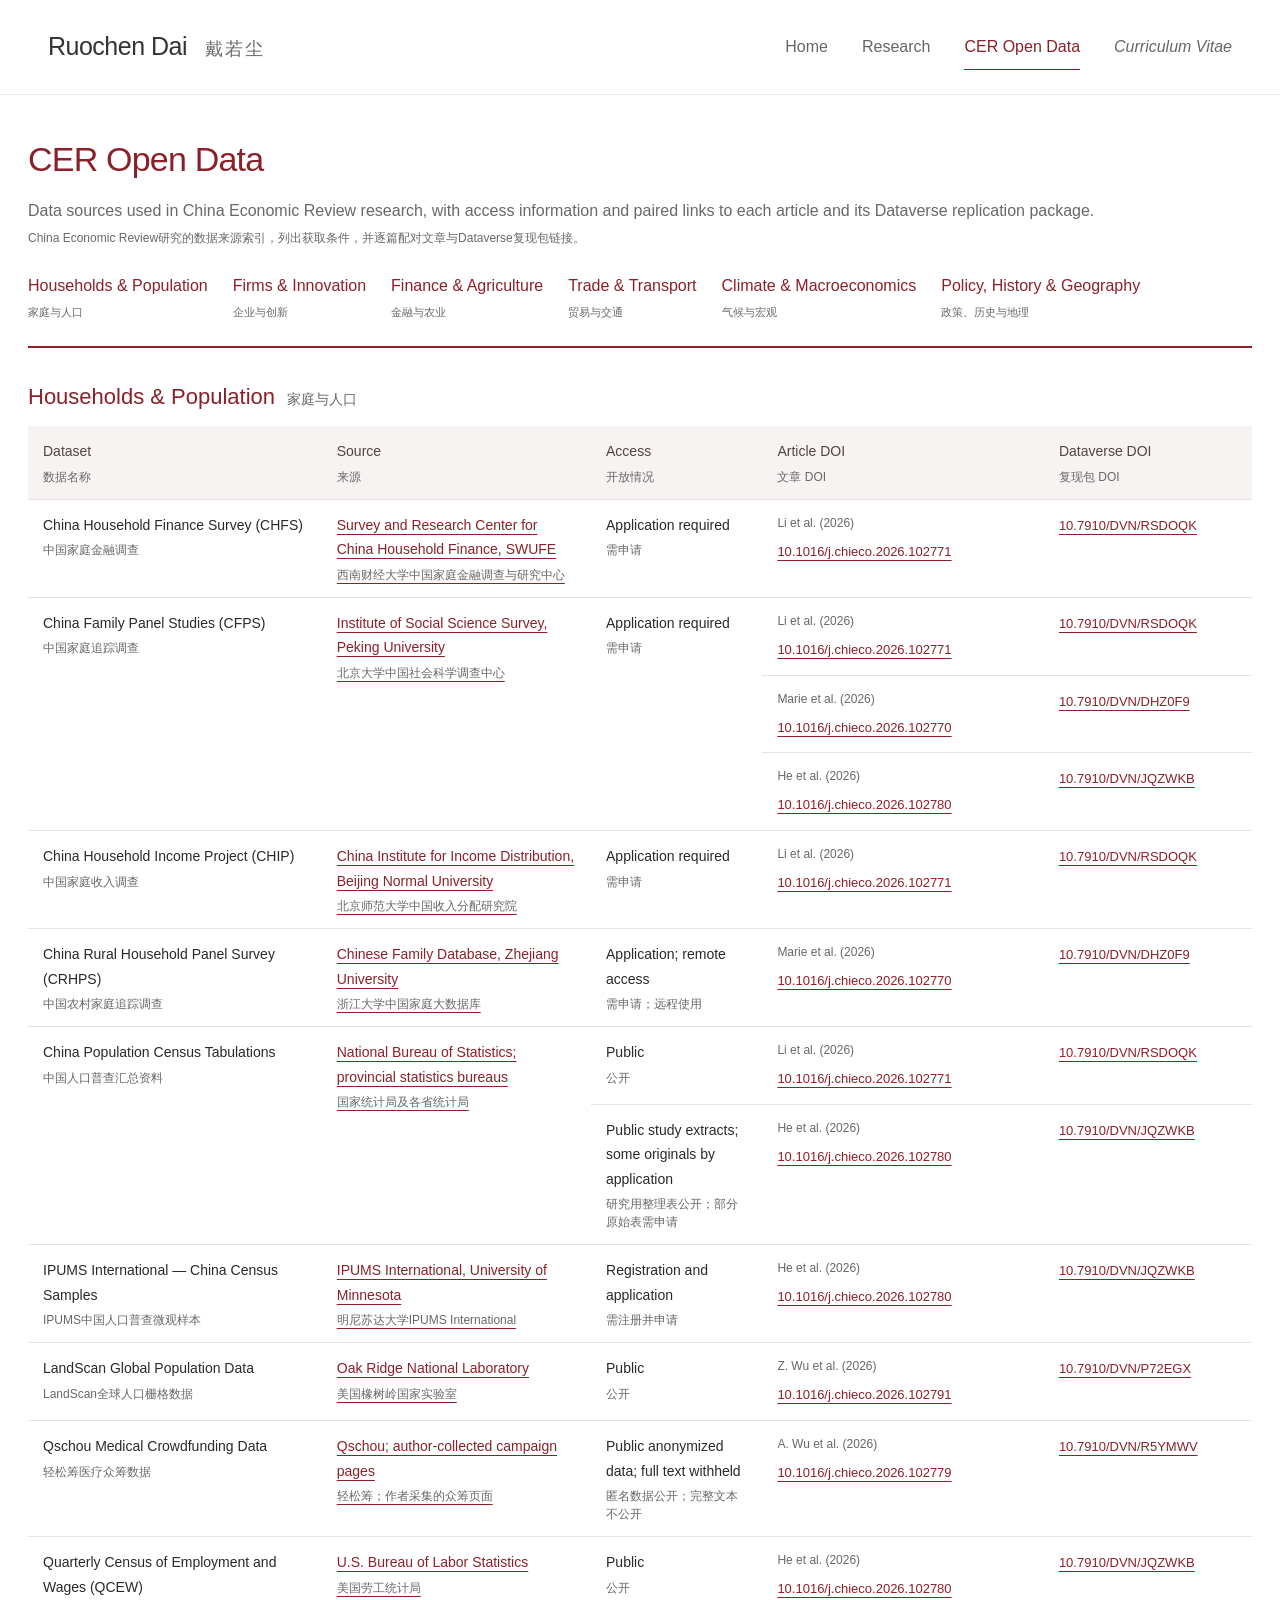
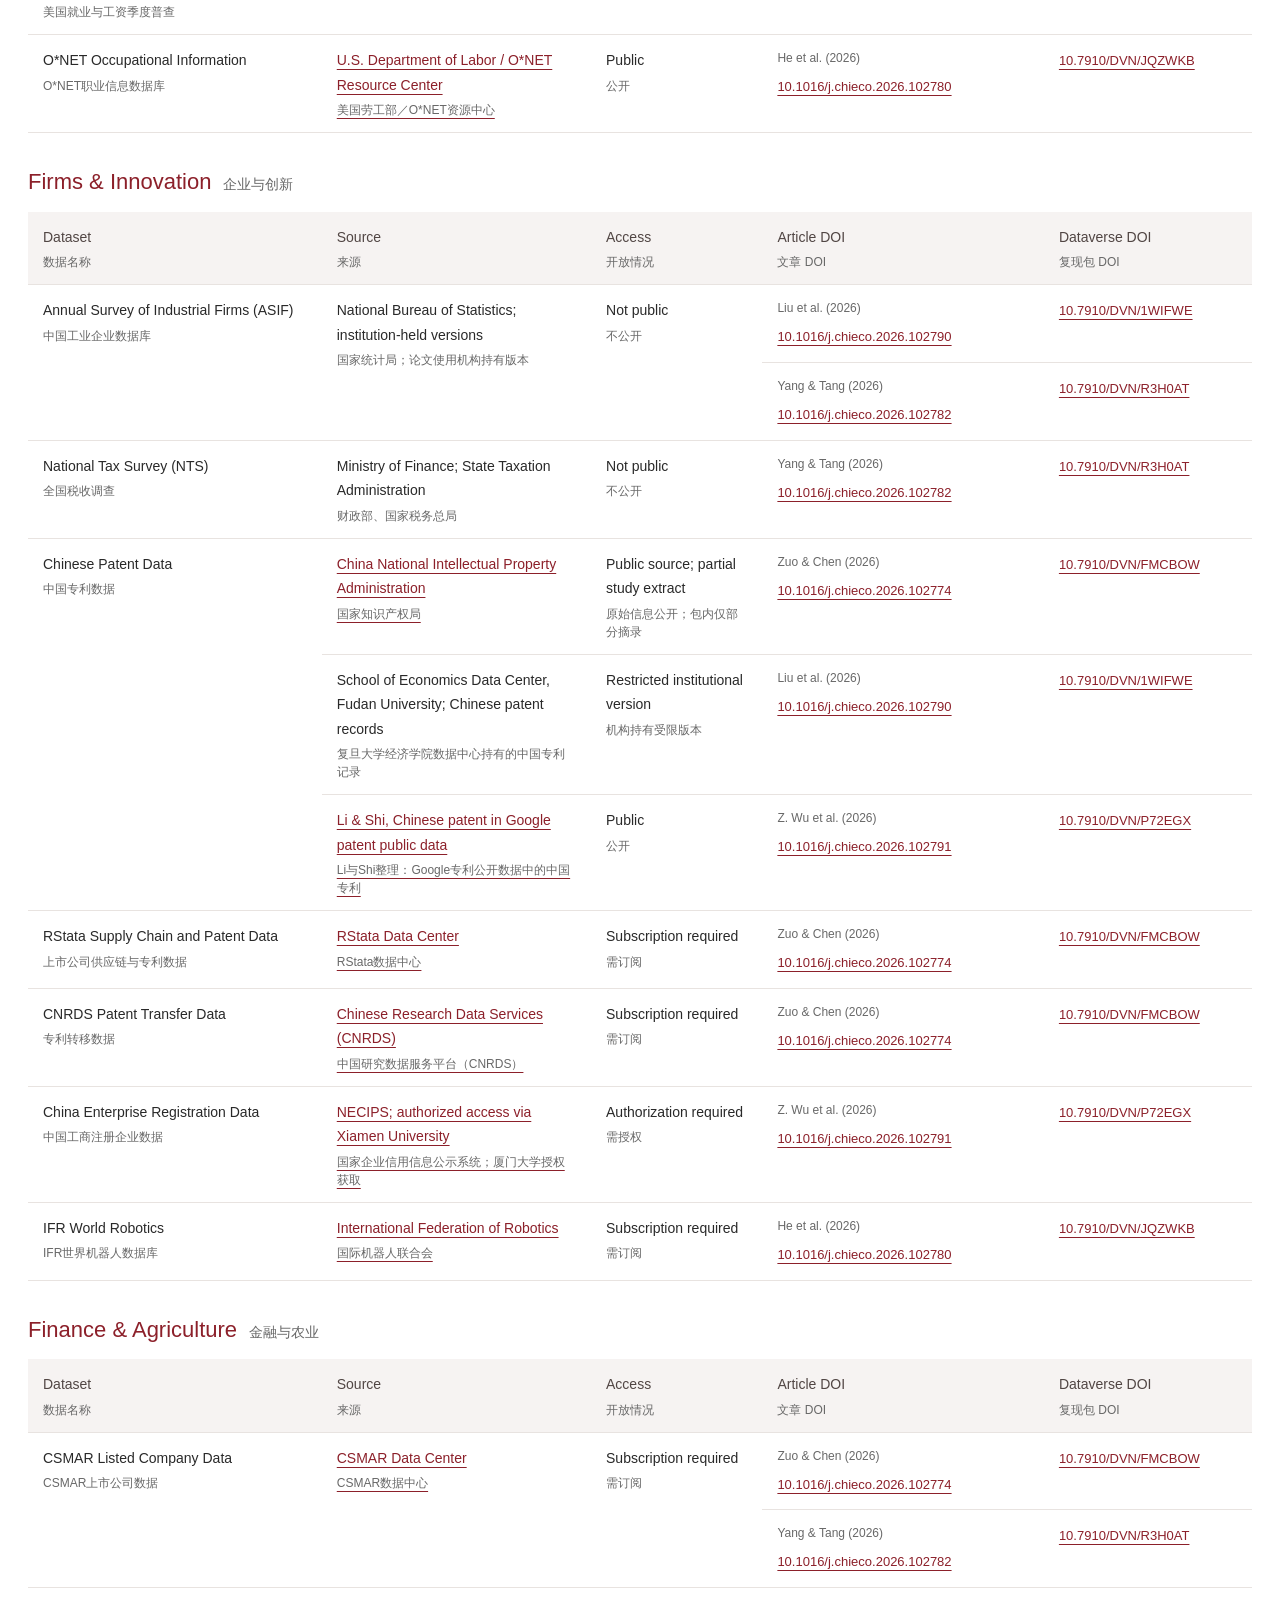
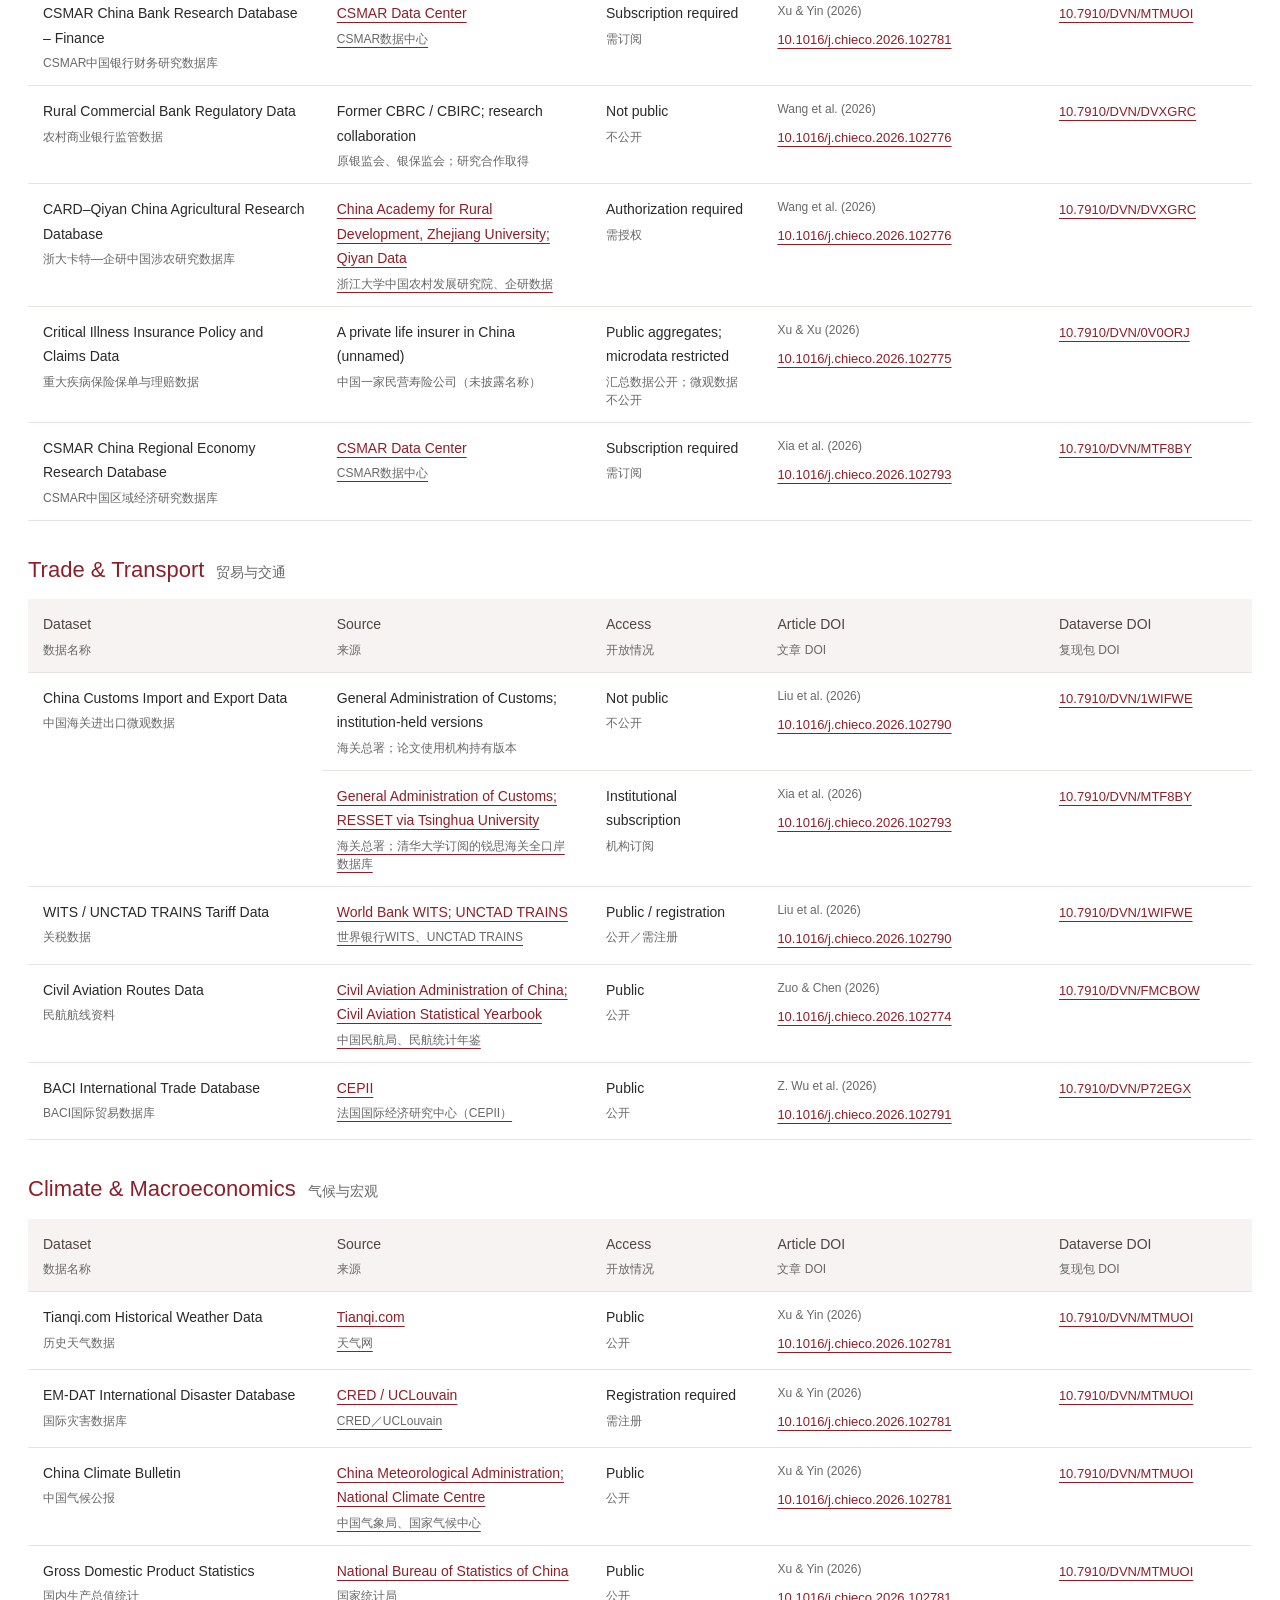
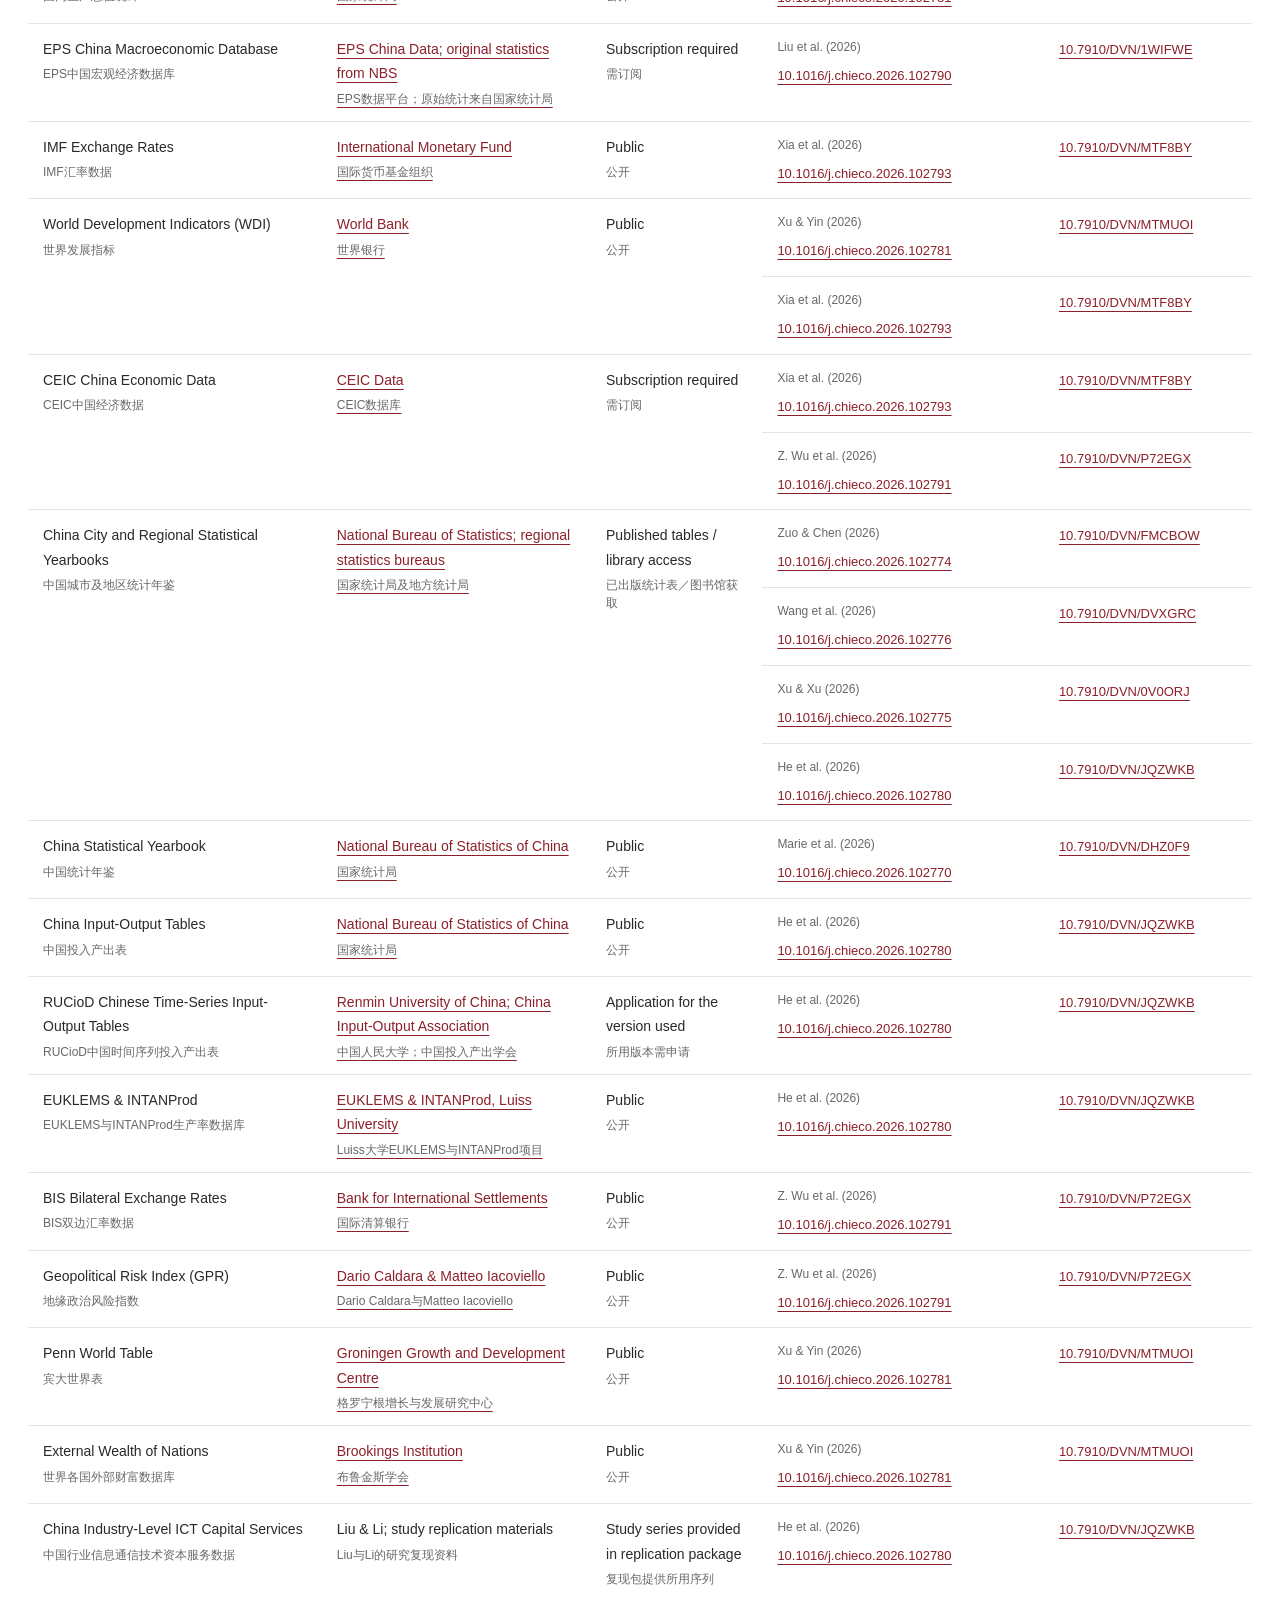
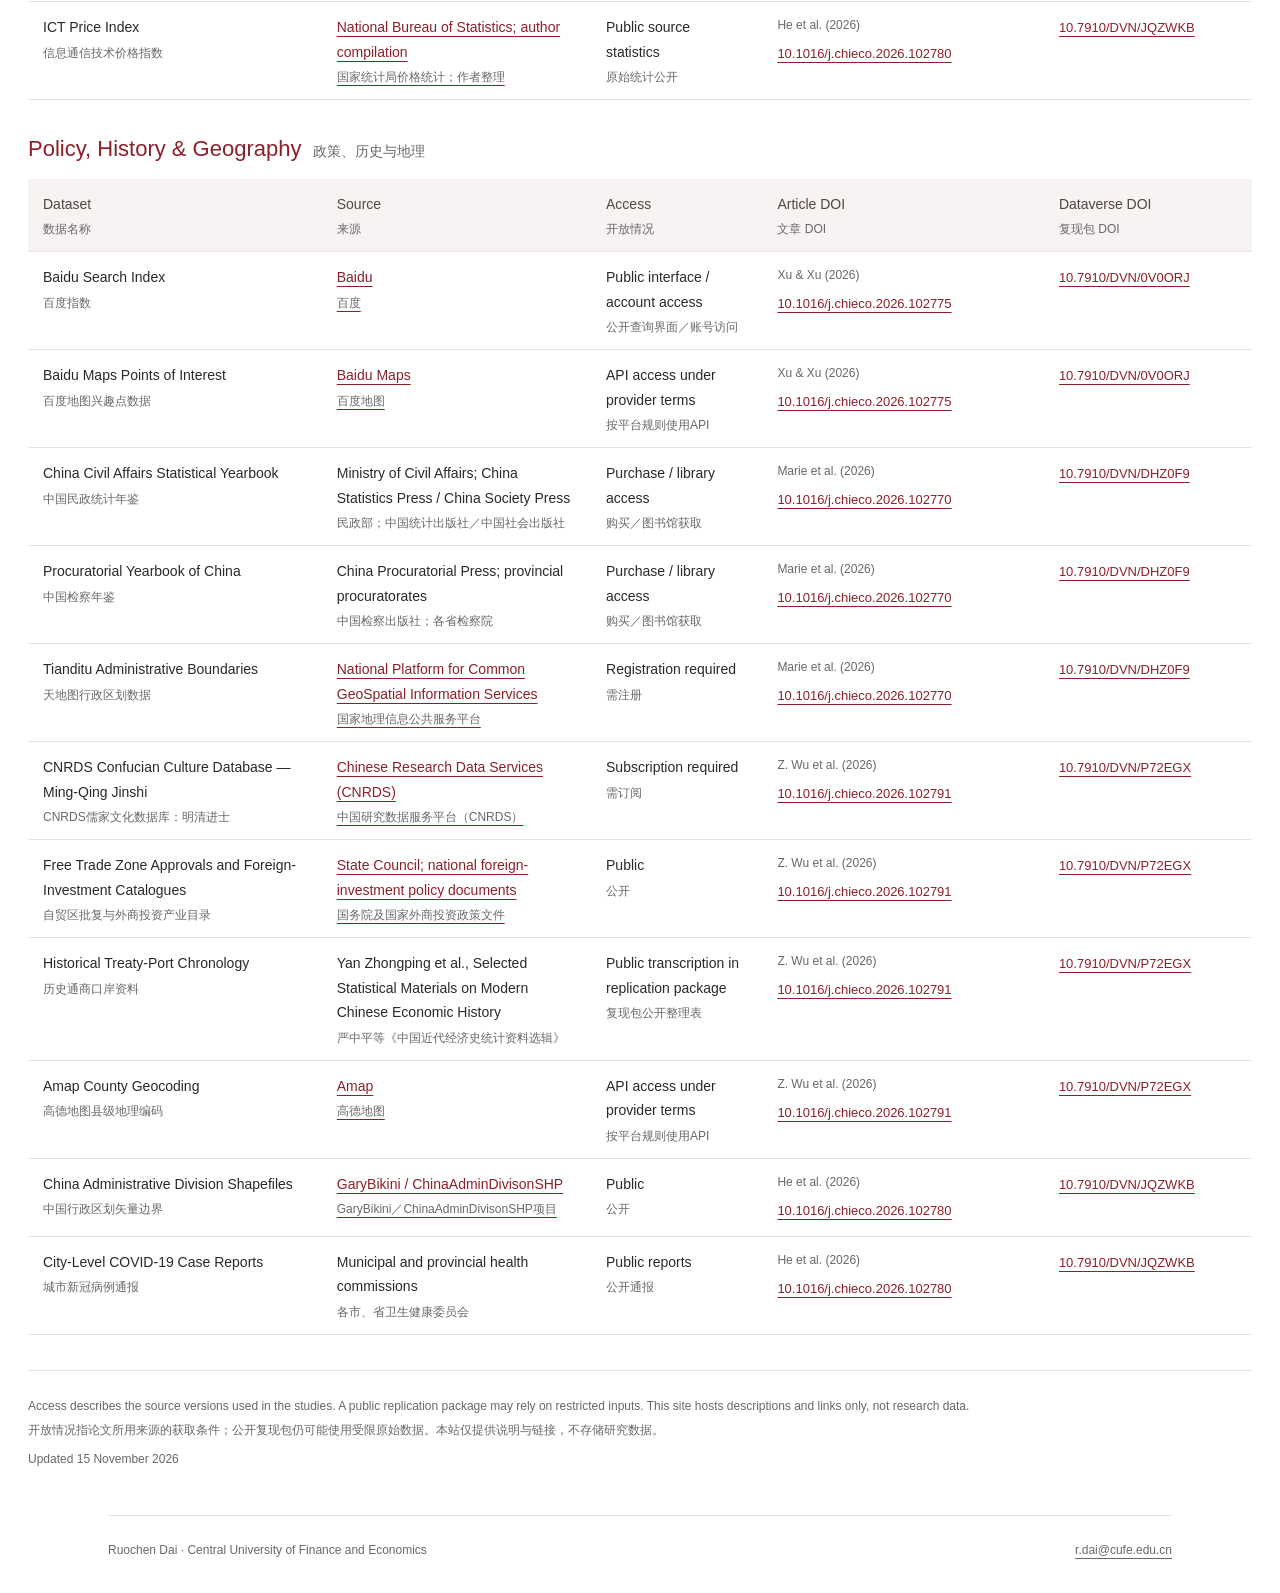
==== cer-open-data/index.html @ cf9e5eed "Add CER Open Data source index with paired article and replication DOIs" ====
<!doctype html>
<html lang="en">
<head>
  <meta charset="utf-8">
  <meta name="viewport" content="width=device-width, initial-scale=1">
  <title>CER Open Data | Ruochen Dai</title>
  <meta name="description" content="Data sources used in China Economic Review, with access information, article DOIs and paired Dataverse replication package DOIs.">

  <meta name="theme-color" content="#8c202a">
  <meta property="og:title" content="CER Open Data | Ruochen Dai">
  <meta property="og:description" content="Data sources used in China Economic Review, with access information, article DOIs and paired Dataverse replication package DOIs.">
  <meta property="og:type" content="website">
  <meta property="og:url" content="https://ruochendai-econ.github.io/cer-open-data/">
  <meta property="og:image" content="https://ruochendai-econ.github.io/assets/ruochen-dai.jpg">
  <link rel="canonical" href="https://ruochendai-econ.github.io/cer-open-data/">
  <link rel="icon" href="../assets/favicon.svg" type="image/svg+xml">
  <link rel="stylesheet" href="../assets/style.css">
  <link rel="stylesheet" href="../assets/cer-open-data.css">
</head>
<body>
  <a class="skip-link" href="#main">Skip to content</a>
  <header class="site-header">
    <div class="header-inner">
      <a class="wordmark" href="../">Ruochen Dai <span lang="zh-CN">戴若尘</span></a>
      <nav aria-label="Main navigation"><a href=".././">Home</a> <a href="../research/">Research</a> <a href="../cer-open-data/" aria-current="page">CER Open Data</a> <a href="../cv/ruochen-dai-cv.pdf"><em>Curriculum Vitae</em></a></nav>
    </div>
  </header>
  <main id="main" class="cer-page"><div class="page-heading"><h1>CER Open Data</h1><p>Data sources used in China Economic Review research, with access information and paired links to each article and its Dataverse replication package.<span class="zh" lang="zh-CN">China Economic Review研究的数据来源索引，列出获取条件，并逐篇配对文章与Dataverse复现包链接。</span></p><nav class="category-nav" aria-label="Data categories"><a href="#households">Households &amp; Population<span class="zh" lang="zh-CN">家庭与人口</span></a><a href="#firms">Firms &amp; Innovation<span class="zh" lang="zh-CN">企业与创新</span></a><a href="#finance">Finance &amp; Agriculture<span class="zh" lang="zh-CN">金融与农业</span></a><a href="#trade">Trade &amp; Transport<span class="zh" lang="zh-CN">贸易与交通</span></a><a href="#climate">Climate &amp; Macroeconomics<span class="zh" lang="zh-CN">气候与宏观</span></a><a href="#policy">Policy, History &amp; Geography<span class="zh" lang="zh-CN">政策、历史与地理</span></a></nav></div><section id="households" aria-labelledby="households-heading"><h2 id="households-heading">Households &amp; Population<span class="zh" lang="zh-CN">家庭与人口</span></h2><div class="table-wrap" role="region" tabindex="0" aria-labelledby="households-heading"><table><thead><tr><th scope="col">Dataset<span class="zh" lang="zh-CN">数据名称</span></th><th scope="col">Source<span class="zh" lang="zh-CN">来源</span></th><th scope="col">Access<span class="zh" lang="zh-CN">开放情况</span></th><th scope="col">Article DOI<span class="zh" lang="zh-CN">文章 DOI</span></th><th scope="col">Dataverse DOI<span class="zh" lang="zh-CN">复现包 DOI</span></th></tr></thead><tbody class="dataset" data-dataset="households-1"><tr data-paper="P3"><th scope="rowgroup" rowspan="1">China Household Finance Survey (CHFS)<span class="zh" lang="zh-CN">中国家庭金融调查</span></th><td rowspan="1"><a href="https://chfs.swufe.edu.cn/">Survey and Research Center for China Household Finance, SWUFE<span class="zh" lang="zh-CN">西南财经大学中国家庭金融调查与研究中心</span></a></td><td rowspan="1">Application required<span class="zh" lang="zh-CN">需申请</span></td><td class="study"><span class="citation">Li et al. (2026)</span><a class="doi" href="https://doi.org/10.1016/j.chieco.2026.102771" title="Expanding the wealth concept: How pension wealth shapes wealth inequality in China">10.1016/j.chieco.2026.102771</a></td><td class="study"><a class="doi" href="https://doi.org/10.7910/DVN/RSDOQK" title="Replication package: Expanding the wealth concept: How pension wealth shapes wealth inequality in China">10.7910/DVN/RSDOQK</a></td></tr></tbody><tbody class="dataset" data-dataset="households-2"><tr data-paper="P3"><th scope="rowgroup" rowspan="3">China Family Panel Studies (CFPS)<span class="zh" lang="zh-CN">中国家庭追踪调查</span></th><td rowspan="3"><a href="https://www.isss.pku.edu.cn/cfps/">Institute of Social Science Survey, Peking University<span class="zh" lang="zh-CN">北京大学中国社会科学调查中心</span></a></td><td rowspan="3">Application required<span class="zh" lang="zh-CN">需申请</span></td><td class="study"><span class="citation">Li et al. (2026)</span><a class="doi" href="https://doi.org/10.1016/j.chieco.2026.102771" title="Expanding the wealth concept: How pension wealth shapes wealth inequality in China">10.1016/j.chieco.2026.102771</a></td><td class="study"><a class="doi" href="https://doi.org/10.7910/DVN/RSDOQK" title="Replication package: Expanding the wealth concept: How pension wealth shapes wealth inequality in China">10.7910/DVN/RSDOQK</a></td></tr><tr data-paper="P8"><td class="study"><span class="citation">Marie et al. (2026)</span><a class="doi" href="https://doi.org/10.1016/j.chieco.2026.102770" title="From two heads to one: Electoral and governance consequences of political recentralization">10.1016/j.chieco.2026.102770</a></td><td class="study"><a class="doi" href="https://doi.org/10.7910/DVN/DHZ0F9" title="Replication package: From two heads to one: Electoral and governance consequences of political recentralization">10.7910/DVN/DHZ0F9</a></td></tr><tr data-paper="P12"><td class="study"><span class="citation">He et al. (2026)</span><a class="doi" href="https://doi.org/10.1016/j.chieco.2026.102780" title="The employment effects of ICT investment: evidence from China">10.1016/j.chieco.2026.102780</a></td><td class="study"><a class="doi" href="https://doi.org/10.7910/DVN/JQZWKB" title="Replication package: The employment effects of ICT investment: evidence from China">10.7910/DVN/JQZWKB</a></td></tr></tbody><tbody class="dataset" data-dataset="households-3"><tr data-paper="P3"><th scope="rowgroup" rowspan="1">China Household Income Project (CHIP)<span class="zh" lang="zh-CN">中国家庭收入调查</span></th><td rowspan="1"><a href="http://chip.bnu.edu.cn">China Institute for Income Distribution, Beijing Normal University<span class="zh" lang="zh-CN">北京师范大学中国收入分配研究院</span></a></td><td rowspan="1">Application required<span class="zh" lang="zh-CN">需申请</span></td><td class="study"><span class="citation">Li et al. (2026)</span><a class="doi" href="https://doi.org/10.1016/j.chieco.2026.102771" title="Expanding the wealth concept: How pension wealth shapes wealth inequality in China">10.1016/j.chieco.2026.102771</a></td><td class="study"><a class="doi" href="https://doi.org/10.7910/DVN/RSDOQK" title="Replication package: Expanding the wealth concept: How pension wealth shapes wealth inequality in China">10.7910/DVN/RSDOQK</a></td></tr></tbody><tbody class="dataset" data-dataset="crhps"><tr data-paper="P8"><th scope="rowgroup" rowspan="1">China Rural Household Panel Survey (CRHPS)<span class="zh" lang="zh-CN">中国农村家庭追踪调查</span></th><td rowspan="1"><a href="https://ssec.zju.edu.cn/2020/0424/c86173a3031114/page.htm">Chinese Family Database, Zhejiang University<span class="zh" lang="zh-CN">浙江大学中国家庭大数据库</span></a></td><td rowspan="1">Application; remote access<span class="zh" lang="zh-CN">需申请；远程使用</span></td><td class="study"><span class="citation">Marie et al. (2026)</span><a class="doi" href="https://doi.org/10.1016/j.chieco.2026.102770" title="From two heads to one: Electoral and governance consequences of political recentralization">10.1016/j.chieco.2026.102770</a></td><td class="study"><a class="doi" href="https://doi.org/10.7910/DVN/DHZ0F9" title="Replication package: From two heads to one: Electoral and governance consequences of political recentralization">10.7910/DVN/DHZ0F9</a></td></tr></tbody><tbody class="dataset" data-dataset="census"><tr data-paper="P3"><th scope="rowgroup" rowspan="2">China Population Census Tabulations<span class="zh" lang="zh-CN">中国人口普查汇总资料</span></th><td rowspan="2"><a href="https://www.stats.gov.cn/sj/pcsj/">National Bureau of Statistics; provincial statistics bureaus<span class="zh" lang="zh-CN">国家统计局及各省统计局</span></a></td><td>Public<span class="zh" lang="zh-CN">公开</span></td><td class="study"><span class="citation">Li et al. (2026)</span><a class="doi" href="https://doi.org/10.1016/j.chieco.2026.102771" title="Expanding the wealth concept: How pension wealth shapes wealth inequality in China">10.1016/j.chieco.2026.102771</a></td><td class="study"><a class="doi" href="https://doi.org/10.7910/DVN/RSDOQK" title="Replication package: Expanding the wealth concept: How pension wealth shapes wealth inequality in China">10.7910/DVN/RSDOQK</a></td></tr><tr data-paper="P12"><td>Public study extracts; some originals by application<span class="zh" lang="zh-CN">研究用整理表公开；部分原始表需申请</span></td><td class="study"><span class="citation">He et al. (2026)</span><a class="doi" href="https://doi.org/10.1016/j.chieco.2026.102780" title="The employment effects of ICT investment: evidence from China">10.1016/j.chieco.2026.102780</a></td><td class="study"><a class="doi" href="https://doi.org/10.7910/DVN/JQZWKB" title="Replication package: The employment effects of ICT investment: evidence from China">10.7910/DVN/JQZWKB</a></td></tr></tbody><tbody class="dataset" data-dataset="ipums"><tr data-paper="P12"><th scope="rowgroup" rowspan="1">IPUMS International — China Census Samples<span class="zh" lang="zh-CN">IPUMS中国人口普查微观样本</span></th><td rowspan="1"><a href="https://international.ipums.org/">IPUMS International, University of Minnesota<span class="zh" lang="zh-CN">明尼苏达大学IPUMS International</span></a></td><td rowspan="1">Registration and application<span class="zh" lang="zh-CN">需注册并申请</span></td><td class="study"><span class="citation">He et al. (2026)</span><a class="doi" href="https://doi.org/10.1016/j.chieco.2026.102780" title="The employment effects of ICT investment: evidence from China">10.1016/j.chieco.2026.102780</a></td><td class="study"><a class="doi" href="https://doi.org/10.7910/DVN/JQZWKB" title="Replication package: The employment effects of ICT investment: evidence from China">10.7910/DVN/JQZWKB</a></td></tr></tbody><tbody class="dataset" data-dataset="landscan"><tr data-paper="P10"><th scope="rowgroup" rowspan="1">LandScan Global Population Data<span class="zh" lang="zh-CN">LandScan全球人口栅格数据</span></th><td rowspan="1"><a href="https://landscan.ornl.gov/">Oak Ridge National Laboratory<span class="zh" lang="zh-CN">美国橡树岭国家实验室</span></a></td><td rowspan="1">Public<span class="zh" lang="zh-CN">公开</span></td><td class="study"><span class="citation">Z. Wu et al. (2026)</span><a class="doi" href="https://doi.org/10.1016/j.chieco.2026.102791" title="The power of certainty: how national treatment is reshaping FDI in China">10.1016/j.chieco.2026.102791</a></td><td class="study"><a class="doi" href="https://doi.org/10.7910/DVN/P72EGX" title="Replication package: The power of certainty: how national treatment is reshaping FDI in China">10.7910/DVN/P72EGX</a></td></tr></tbody><tbody class="dataset" data-dataset="qschou"><tr data-paper="P11"><th scope="rowgroup" rowspan="1">Qschou Medical Crowdfunding Data<span class="zh" lang="zh-CN">轻松筹医疗众筹数据</span></th><td rowspan="1"><a href="https://www.qschou.com/">Qschou; author-collected campaign pages<span class="zh" lang="zh-CN">轻松筹；作者采集的众筹页面</span></a></td><td rowspan="1">Public anonymized data; full text withheld<span class="zh" lang="zh-CN">匿名数据公开；完整文本不公开</span></td><td class="study"><span class="citation">A. Wu et al. (2026)</span><a class="doi" href="https://doi.org/10.1016/j.chieco.2026.102779" title="Beyond the patient&#x27;s story: Relational testimonies and medical crowdfunding outcomes in China">10.1016/j.chieco.2026.102779</a></td><td class="study"><a class="doi" href="https://doi.org/10.7910/DVN/R5YMWV" title="Replication package: Beyond the patient&#x27;s story: Relational testimonies and medical crowdfunding outcomes in China">10.7910/DVN/R5YMWV</a></td></tr></tbody><tbody class="dataset" data-dataset="qcew"><tr data-paper="P12"><th scope="rowgroup" rowspan="1">Quarterly Census of Employment and Wages (QCEW)<span class="zh" lang="zh-CN">美国就业与工资季度普查</span></th><td rowspan="1"><a href="https://www.bls.gov/cew/">U.S. Bureau of Labor Statistics<span class="zh" lang="zh-CN">美国劳工统计局</span></a></td><td rowspan="1">Public<span class="zh" lang="zh-CN">公开</span></td><td class="study"><span class="citation">He et al. (2026)</span><a class="doi" href="https://doi.org/10.1016/j.chieco.2026.102780" title="The employment effects of ICT investment: evidence from China">10.1016/j.chieco.2026.102780</a></td><td class="study"><a class="doi" href="https://doi.org/10.7910/DVN/JQZWKB" title="Replication package: The employment effects of ICT investment: evidence from China">10.7910/DVN/JQZWKB</a></td></tr></tbody><tbody class="dataset" data-dataset="onet"><tr data-paper="P12"><th scope="rowgroup" rowspan="1">O*NET Occupational Information<span class="zh" lang="zh-CN">O*NET职业信息数据库</span></th><td rowspan="1"><a href="https://www.onetcenter.org/database.html">U.S. Department of Labor / O*NET Resource Center<span class="zh" lang="zh-CN">美国劳工部／O*NET资源中心</span></a></td><td rowspan="1">Public<span class="zh" lang="zh-CN">公开</span></td><td class="study"><span class="citation">He et al. (2026)</span><a class="doi" href="https://doi.org/10.1016/j.chieco.2026.102780" title="The employment effects of ICT investment: evidence from China">10.1016/j.chieco.2026.102780</a></td><td class="study"><a class="doi" href="https://doi.org/10.7910/DVN/JQZWKB" title="Replication package: The employment effects of ICT investment: evidence from China">10.7910/DVN/JQZWKB</a></td></tr></tbody></table></div></section><section id="firms" aria-labelledby="firms-heading"><h2 id="firms-heading">Firms &amp; Innovation<span class="zh" lang="zh-CN">企业与创新</span></h2><div class="table-wrap" role="region" tabindex="0" aria-labelledby="firms-heading"><table><thead><tr><th scope="col">Dataset<span class="zh" lang="zh-CN">数据名称</span></th><th scope="col">Source<span class="zh" lang="zh-CN">来源</span></th><th scope="col">Access<span class="zh" lang="zh-CN">开放情况</span></th><th scope="col">Article DOI<span class="zh" lang="zh-CN">文章 DOI</span></th><th scope="col">Dataverse DOI<span class="zh" lang="zh-CN">复现包 DOI</span></th></tr></thead><tbody class="dataset" data-dataset="firms-1"><tr data-paper="P5"><th scope="rowgroup" rowspan="2">Annual Survey of Industrial Firms (ASIF)<span class="zh" lang="zh-CN">中国工业企业数据库</span></th><td rowspan="2">National Bureau of Statistics; institution-held versions<span class="zh" lang="zh-CN">国家统计局；论文使用机构持有版本</span></td><td rowspan="2">Not public<span class="zh" lang="zh-CN">不公开</span></td><td class="study"><span class="citation">Liu et al. (2026)</span><a class="doi" href="https://doi.org/10.1016/j.chieco.2026.102790" title="Capital goods trade liberalization and firm innovation: Evidence from China">10.1016/j.chieco.2026.102790</a></td><td class="study"><a class="doi" href="https://doi.org/10.7910/DVN/1WIFWE" title="Replication package: Capital goods trade liberalization and firm innovation: Evidence from China">10.7910/DVN/1WIFWE</a></td></tr><tr data-paper="P6"><td class="study"><span class="citation">Yang &amp; Tang (2026)</span><a class="doi" href="https://doi.org/10.1016/j.chieco.2026.102782" title="International anti-tax avoidance, tax fairness and domestic tax compliance">10.1016/j.chieco.2026.102782</a></td><td class="study"><a class="doi" href="https://doi.org/10.7910/DVN/R3H0AT" title="Replication package: International anti-tax avoidance, tax fairness and domestic tax compliance">10.7910/DVN/R3H0AT</a></td></tr></tbody><tbody class="dataset" data-dataset="firms-2"><tr data-paper="P6"><th scope="rowgroup" rowspan="1">National Tax Survey (NTS)<span class="zh" lang="zh-CN">全国税收调查</span></th><td rowspan="1">Ministry of Finance; State Taxation Administration<span class="zh" lang="zh-CN">财政部、国家税务总局</span></td><td rowspan="1">Not public<span class="zh" lang="zh-CN">不公开</span></td><td class="study"><span class="citation">Yang &amp; Tang (2026)</span><a class="doi" href="https://doi.org/10.1016/j.chieco.2026.102782" title="International anti-tax avoidance, tax fairness and domestic tax compliance">10.1016/j.chieco.2026.102782</a></td><td class="study"><a class="doi" href="https://doi.org/10.7910/DVN/R3H0AT" title="Replication package: International anti-tax avoidance, tax fairness and domestic tax compliance">10.7910/DVN/R3H0AT</a></td></tr></tbody><tbody class="dataset" data-dataset="firms-3"><tr data-paper="P1"><th scope="rowgroup" rowspan="3">Chinese Patent Data<span class="zh" lang="zh-CN">中国专利数据</span></th><td><a href="https://www.cnipa.gov.cn/">China National Intellectual Property Administration<span class="zh" lang="zh-CN">国家知识产权局</span></a></td><td>Public source; partial study extract<span class="zh" lang="zh-CN">原始信息公开；包内仅部分摘录</span></td><td class="study"><span class="citation">Zuo &amp; Chen (2026)</span><a class="doi" href="https://doi.org/10.1016/j.chieco.2026.102774" title="The wings of innovation: Direct air connectivity boosts intercity collaborative patenting in China">10.1016/j.chieco.2026.102774</a></td><td class="study"><a class="doi" href="https://doi.org/10.7910/DVN/FMCBOW" title="Replication package: The wings of innovation: Direct air connectivity boosts intercity collaborative patenting in China">10.7910/DVN/FMCBOW</a></td></tr><tr data-paper="P5"><td>School of Economics Data Center, Fudan University; Chinese patent records<span class="zh" lang="zh-CN">复旦大学经济学院数据中心持有的中国专利记录</span></td><td>Restricted institutional version<span class="zh" lang="zh-CN">机构持有受限版本</span></td><td class="study"><span class="citation">Liu et al. (2026)</span><a class="doi" href="https://doi.org/10.1016/j.chieco.2026.102790" title="Capital goods trade liberalization and firm innovation: Evidence from China">10.1016/j.chieco.2026.102790</a></td><td class="study"><a class="doi" href="https://doi.org/10.7910/DVN/1WIFWE" title="Replication package: Capital goods trade liberalization and firm innovation: Evidence from China">10.7910/DVN/1WIFWE</a></td></tr><tr data-paper="P10"><td><a href="https://doi.org/10.7910/DVN/ZVTIP1">Li &amp; Shi, Chinese patent in Google patent public data<span class="zh" lang="zh-CN">Li与Shi整理：Google专利公开数据中的中国专利</span></a></td><td>Public<span class="zh" lang="zh-CN">公开</span></td><td class="study"><span class="citation">Z. Wu et al. (2026)</span><a class="doi" href="https://doi.org/10.1016/j.chieco.2026.102791" title="The power of certainty: how national treatment is reshaping FDI in China">10.1016/j.chieco.2026.102791</a></td><td class="study"><a class="doi" href="https://doi.org/10.7910/DVN/P72EGX" title="Replication package: The power of certainty: how national treatment is reshaping FDI in China">10.7910/DVN/P72EGX</a></td></tr></tbody><tbody class="dataset" data-dataset="firms-4"><tr data-paper="P1"><th scope="rowgroup" rowspan="1">RStata Supply Chain and Patent Data<span class="zh" lang="zh-CN">上市公司供应链与专利数据</span></th><td rowspan="1"><a href="https://tidyfriday.cn/">RStata Data Center<span class="zh" lang="zh-CN">RStata数据中心</span></a></td><td rowspan="1">Subscription required<span class="zh" lang="zh-CN">需订阅</span></td><td class="study"><span class="citation">Zuo &amp; Chen (2026)</span><a class="doi" href="https://doi.org/10.1016/j.chieco.2026.102774" title="The wings of innovation: Direct air connectivity boosts intercity collaborative patenting in China">10.1016/j.chieco.2026.102774</a></td><td class="study"><a class="doi" href="https://doi.org/10.7910/DVN/FMCBOW" title="Replication package: The wings of innovation: Direct air connectivity boosts intercity collaborative patenting in China">10.7910/DVN/FMCBOW</a></td></tr></tbody><tbody class="dataset" data-dataset="firms-5"><tr data-paper="P1"><th scope="rowgroup" rowspan="1">CNRDS Patent Transfer Data<span class="zh" lang="zh-CN">专利转移数据</span></th><td rowspan="1"><a href="https://www.cnrds.com/">Chinese Research Data Services (CNRDS)<span class="zh" lang="zh-CN">中国研究数据服务平台（CNRDS）</span></a></td><td rowspan="1">Subscription required<span class="zh" lang="zh-CN">需订阅</span></td><td class="study"><span class="citation">Zuo &amp; Chen (2026)</span><a class="doi" href="https://doi.org/10.1016/j.chieco.2026.102774" title="The wings of innovation: Direct air connectivity boosts intercity collaborative patenting in China">10.1016/j.chieco.2026.102774</a></td><td class="study"><a class="doi" href="https://doi.org/10.7910/DVN/FMCBOW" title="Replication package: The wings of innovation: Direct air connectivity boosts intercity collaborative patenting in China">10.7910/DVN/FMCBOW</a></td></tr></tbody><tbody class="dataset" data-dataset="registration"><tr data-paper="P10"><th scope="rowgroup" rowspan="1">China Enterprise Registration Data<span class="zh" lang="zh-CN">中国工商注册企业数据</span></th><td rowspan="1"><a href="https://econpub.xmu.edu.cn/elib/db_detail/9/">NECIPS; authorized access via Xiamen University<span class="zh" lang="zh-CN">国家企业信用信息公示系统；厦门大学授权获取</span></a></td><td rowspan="1">Authorization required<span class="zh" lang="zh-CN">需授权</span></td><td class="study"><span class="citation">Z. Wu et al. (2026)</span><a class="doi" href="https://doi.org/10.1016/j.chieco.2026.102791" title="The power of certainty: how national treatment is reshaping FDI in China">10.1016/j.chieco.2026.102791</a></td><td class="study"><a class="doi" href="https://doi.org/10.7910/DVN/P72EGX" title="Replication package: The power of certainty: how national treatment is reshaping FDI in China">10.7910/DVN/P72EGX</a></td></tr></tbody><tbody class="dataset" data-dataset="ifr"><tr data-paper="P12"><th scope="rowgroup" rowspan="1">IFR World Robotics<span class="zh" lang="zh-CN">IFR世界机器人数据库</span></th><td rowspan="1"><a href="https://ifr.org/worldrobotics">International Federation of Robotics<span class="zh" lang="zh-CN">国际机器人联合会</span></a></td><td rowspan="1">Subscription required<span class="zh" lang="zh-CN">需订阅</span></td><td class="study"><span class="citation">He et al. (2026)</span><a class="doi" href="https://doi.org/10.1016/j.chieco.2026.102780" title="The employment effects of ICT investment: evidence from China">10.1016/j.chieco.2026.102780</a></td><td class="study"><a class="doi" href="https://doi.org/10.7910/DVN/JQZWKB" title="Replication package: The employment effects of ICT investment: evidence from China">10.7910/DVN/JQZWKB</a></td></tr></tbody></table></div></section><section id="finance" aria-labelledby="finance-heading"><h2 id="finance-heading">Finance &amp; Agriculture<span class="zh" lang="zh-CN">金融与农业</span></h2><div class="table-wrap" role="region" tabindex="0" aria-labelledby="finance-heading"><table><thead><tr><th scope="col">Dataset<span class="zh" lang="zh-CN">数据名称</span></th><th scope="col">Source<span class="zh" lang="zh-CN">来源</span></th><th scope="col">Access<span class="zh" lang="zh-CN">开放情况</span></th><th scope="col">Article DOI<span class="zh" lang="zh-CN">文章 DOI</span></th><th scope="col">Dataverse DOI<span class="zh" lang="zh-CN">复现包 DOI</span></th></tr></thead><tbody class="dataset" data-dataset="finance-1"><tr data-paper="P1"><th scope="rowgroup" rowspan="2">CSMAR Listed Company Data<span class="zh" lang="zh-CN">CSMAR上市公司数据</span></th><td rowspan="2"><a href="https://data.csmar.com/">CSMAR Data Center<span class="zh" lang="zh-CN">CSMAR数据中心</span></a></td><td rowspan="2">Subscription required<span class="zh" lang="zh-CN">需订阅</span></td><td class="study"><span class="citation">Zuo &amp; Chen (2026)</span><a class="doi" href="https://doi.org/10.1016/j.chieco.2026.102774" title="The wings of innovation: Direct air connectivity boosts intercity collaborative patenting in China">10.1016/j.chieco.2026.102774</a></td><td class="study"><a class="doi" href="https://doi.org/10.7910/DVN/FMCBOW" title="Replication package: The wings of innovation: Direct air connectivity boosts intercity collaborative patenting in China">10.7910/DVN/FMCBOW</a></td></tr><tr data-paper="P6"><td class="study"><span class="citation">Yang &amp; Tang (2026)</span><a class="doi" href="https://doi.org/10.1016/j.chieco.2026.102782" title="International anti-tax avoidance, tax fairness and domestic tax compliance">10.1016/j.chieco.2026.102782</a></td><td class="study"><a class="doi" href="https://doi.org/10.7910/DVN/R3H0AT" title="Replication package: International anti-tax avoidance, tax fairness and domestic tax compliance">10.7910/DVN/R3H0AT</a></td></tr></tbody><tbody class="dataset" data-dataset="finance-2"><tr data-paper="P4"><th scope="rowgroup" rowspan="1">CSMAR China Bank Research Database – Finance<span class="zh" lang="zh-CN">CSMAR中国银行财务研究数据库</span></th><td rowspan="1"><a href="https://data.csmar.com/">CSMAR Data Center<span class="zh" lang="zh-CN">CSMAR数据中心</span></a></td><td rowspan="1">Subscription required<span class="zh" lang="zh-CN">需订阅</span></td><td class="study"><span class="citation">Xu &amp; Yin (2026)</span><a class="doi" href="https://doi.org/10.1016/j.chieco.2026.102781" title="Navigating climate shocks: The macroeconomic and financial stabilizing role of government-led resilience investments">10.1016/j.chieco.2026.102781</a></td><td class="study"><a class="doi" href="https://doi.org/10.7910/DVN/MTMUOI" title="Replication package: Navigating climate shocks: The macroeconomic and financial stabilizing role of government-led resilience investments">10.7910/DVN/MTMUOI</a></td></tr></tbody><tbody class="dataset" data-dataset="finance-3"><tr data-paper="P2"><th scope="rowgroup" rowspan="1">Rural Commercial Bank Regulatory Data<span class="zh" lang="zh-CN">农村商业银行监管数据</span></th><td rowspan="1">Former CBRC / CBIRC; research collaboration<span class="zh" lang="zh-CN">原银监会、银保监会；研究合作取得</span></td><td rowspan="1">Not public<span class="zh" lang="zh-CN">不公开</span></td><td class="study"><span class="citation">Wang et al. (2026)</span><a class="doi" href="https://doi.org/10.1016/j.chieco.2026.102776" title="Land collateralization without capitalization: The missing De Soto effect in China&#x27;s agricultural land mortgage reform">10.1016/j.chieco.2026.102776</a></td><td class="study"><a class="doi" href="https://doi.org/10.7910/DVN/DVXGRC" title="Replication package: Land collateralization without capitalization: The missing De Soto effect in China&#x27;s agricultural land mortgage reform">10.7910/DVN/DVXGRC</a></td></tr></tbody><tbody class="dataset" data-dataset="finance-4"><tr data-paper="P2"><th scope="rowgroup" rowspan="1">CARD–Qiyan China Agricultural Research Database<span class="zh" lang="zh-CN">浙大卡特—企研中国涉农研究数据库</span></th><td rowspan="1"><a href="https://card.qiyandata.com/database?rootId=cred-data&amp;databaseId=3288d63348486c00d02dc09ff652d5ab">China Academy for Rural Development, Zhejiang University; Qiyan Data<span class="zh" lang="zh-CN">浙江大学中国农村发展研究院、企研数据</span></a></td><td rowspan="1">Authorization required<span class="zh" lang="zh-CN">需授权</span></td><td class="study"><span class="citation">Wang et al. (2026)</span><a class="doi" href="https://doi.org/10.1016/j.chieco.2026.102776" title="Land collateralization without capitalization: The missing De Soto effect in China&#x27;s agricultural land mortgage reform">10.1016/j.chieco.2026.102776</a></td><td class="study"><a class="doi" href="https://doi.org/10.7910/DVN/DVXGRC" title="Replication package: Land collateralization without capitalization: The missing De Soto effect in China&#x27;s agricultural land mortgage reform">10.7910/DVN/DVXGRC</a></td></tr></tbody><tbody class="dataset" data-dataset="insurance"><tr data-paper="P7"><th scope="rowgroup" rowspan="1">Critical Illness Insurance Policy and Claims Data<span class="zh" lang="zh-CN">重大疾病保险保单与理赔数据</span></th><td rowspan="1">A private life insurer in China (unnamed)<span class="zh" lang="zh-CN">中国一家民营寿险公司（未披露名称）</span></td><td rowspan="1">Public aggregates; microdata restricted<span class="zh" lang="zh-CN">汇总数据公开；微观数据不公开</span></td><td class="study"><span class="citation">Xu &amp; Xu (2026)</span><a class="doi" href="https://doi.org/10.1016/j.chieco.2026.102775" title="Does the mobile application sales channel strengthen insurance inclusion? Evidence from critical illness insurance">10.1016/j.chieco.2026.102775</a></td><td class="study"><a class="doi" href="https://doi.org/10.7910/DVN/0V0ORJ" title="Replication package: Does the mobile application sales channel strengthen insurance inclusion? Evidence from critical illness insurance">10.7910/DVN/0V0ORJ</a></td></tr></tbody><tbody class="dataset" data-dataset="csmar-regional"><tr data-paper="P9"><th scope="rowgroup" rowspan="1">CSMAR China Regional Economy Research Database<span class="zh" lang="zh-CN">CSMAR中国区域经济研究数据库</span></th><td rowspan="1"><a href="https://data.csmar.com/">CSMAR Data Center<span class="zh" lang="zh-CN">CSMAR数据中心</span></a></td><td rowspan="1">Subscription required<span class="zh" lang="zh-CN">需订阅</span></td><td class="study"><span class="citation">Xia et al. (2026)</span><a class="doi" href="https://doi.org/10.1016/j.chieco.2026.102793" title="Exchange rate exposure and global sourcing reconfiguration">10.1016/j.chieco.2026.102793</a></td><td class="study"><a class="doi" href="https://doi.org/10.7910/DVN/MTF8BY" title="Replication package: Exchange rate exposure and global sourcing reconfiguration">10.7910/DVN/MTF8BY</a></td></tr></tbody></table></div></section><section id="trade" aria-labelledby="trade-heading"><h2 id="trade-heading">Trade &amp; Transport<span class="zh" lang="zh-CN">贸易与交通</span></h2><div class="table-wrap" role="region" tabindex="0" aria-labelledby="trade-heading"><table><thead><tr><th scope="col">Dataset<span class="zh" lang="zh-CN">数据名称</span></th><th scope="col">Source<span class="zh" lang="zh-CN">来源</span></th><th scope="col">Access<span class="zh" lang="zh-CN">开放情况</span></th><th scope="col">Article DOI<span class="zh" lang="zh-CN">文章 DOI</span></th><th scope="col">Dataverse DOI<span class="zh" lang="zh-CN">复现包 DOI</span></th></tr></thead><tbody class="dataset" data-dataset="trade-1"><tr data-paper="P5"><th scope="rowgroup" rowspan="2">China Customs Import and Export Data<span class="zh" lang="zh-CN">中国海关进出口微观数据</span></th><td>General Administration of Customs; institution-held versions<span class="zh" lang="zh-CN">海关总署；论文使用机构持有版本</span></td><td>Not public<span class="zh" lang="zh-CN">不公开</span></td><td class="study"><span class="citation">Liu et al. (2026)</span><a class="doi" href="https://doi.org/10.1016/j.chieco.2026.102790" title="Capital goods trade liberalization and firm innovation: Evidence from China">10.1016/j.chieco.2026.102790</a></td><td class="study"><a class="doi" href="https://doi.org/10.7910/DVN/1WIFWE" title="Replication package: Capital goods trade liberalization and firm innovation: Evidence from China">10.7910/DVN/1WIFWE</a></td></tr><tr data-paper="P9"><td><a href="https://www.resset.com/">General Administration of Customs; RESSET via Tsinghua University<span class="zh" lang="zh-CN">海关总署；清华大学订阅的锐思海关全口岸数据库</span></a></td><td>Institutional subscription<span class="zh" lang="zh-CN">机构订阅</span></td><td class="study"><span class="citation">Xia et al. (2026)</span><a class="doi" href="https://doi.org/10.1016/j.chieco.2026.102793" title="Exchange rate exposure and global sourcing reconfiguration">10.1016/j.chieco.2026.102793</a></td><td class="study"><a class="doi" href="https://doi.org/10.7910/DVN/MTF8BY" title="Replication package: Exchange rate exposure and global sourcing reconfiguration">10.7910/DVN/MTF8BY</a></td></tr></tbody><tbody class="dataset" data-dataset="trade-2"><tr data-paper="P5"><th scope="rowgroup" rowspan="1">WITS / UNCTAD TRAINS Tariff Data<span class="zh" lang="zh-CN">关税数据</span></th><td rowspan="1"><a href="https://wits.worldbank.org/">World Bank WITS; UNCTAD TRAINS<span class="zh" lang="zh-CN">世界银行WITS、UNCTAD TRAINS</span></a></td><td rowspan="1">Public / registration<span class="zh" lang="zh-CN">公开／需注册</span></td><td class="study"><span class="citation">Liu et al. (2026)</span><a class="doi" href="https://doi.org/10.1016/j.chieco.2026.102790" title="Capital goods trade liberalization and firm innovation: Evidence from China">10.1016/j.chieco.2026.102790</a></td><td class="study"><a class="doi" href="https://doi.org/10.7910/DVN/1WIFWE" title="Replication package: Capital goods trade liberalization and firm innovation: Evidence from China">10.7910/DVN/1WIFWE</a></td></tr></tbody><tbody class="dataset" data-dataset="trade-3"><tr data-paper="P1"><th scope="rowgroup" rowspan="1">Civil Aviation Routes Data<span class="zh" lang="zh-CN">民航航线资料</span></th><td rowspan="1"><a href="https://www.caac.gov.cn/">Civil Aviation Administration of China; Civil Aviation Statistical Yearbook<span class="zh" lang="zh-CN">中国民航局、民航统计年鉴</span></a></td><td rowspan="1">Public<span class="zh" lang="zh-CN">公开</span></td><td class="study"><span class="citation">Zuo &amp; Chen (2026)</span><a class="doi" href="https://doi.org/10.1016/j.chieco.2026.102774" title="The wings of innovation: Direct air connectivity boosts intercity collaborative patenting in China">10.1016/j.chieco.2026.102774</a></td><td class="study"><a class="doi" href="https://doi.org/10.7910/DVN/FMCBOW" title="Replication package: The wings of innovation: Direct air connectivity boosts intercity collaborative patenting in China">10.7910/DVN/FMCBOW</a></td></tr></tbody><tbody class="dataset" data-dataset="baci"><tr data-paper="P10"><th scope="rowgroup" rowspan="1">BACI International Trade Database<span class="zh" lang="zh-CN">BACI国际贸易数据库</span></th><td rowspan="1"><a href="https://www.cepii.fr/CEPII/en/bdd_modele/bdd_modele_item.asp?id=37">CEPII<span class="zh" lang="zh-CN">法国国际经济研究中心（CEPII）</span></a></td><td rowspan="1">Public<span class="zh" lang="zh-CN">公开</span></td><td class="study"><span class="citation">Z. Wu et al. (2026)</span><a class="doi" href="https://doi.org/10.1016/j.chieco.2026.102791" title="The power of certainty: how national treatment is reshaping FDI in China">10.1016/j.chieco.2026.102791</a></td><td class="study"><a class="doi" href="https://doi.org/10.7910/DVN/P72EGX" title="Replication package: The power of certainty: how national treatment is reshaping FDI in China">10.7910/DVN/P72EGX</a></td></tr></tbody></table></div></section><section id="climate" aria-labelledby="climate-heading"><h2 id="climate-heading">Climate &amp; Macroeconomics<span class="zh" lang="zh-CN">气候与宏观</span></h2><div class="table-wrap" role="region" tabindex="0" aria-labelledby="climate-heading"><table><thead><tr><th scope="col">Dataset<span class="zh" lang="zh-CN">数据名称</span></th><th scope="col">Source<span class="zh" lang="zh-CN">来源</span></th><th scope="col">Access<span class="zh" lang="zh-CN">开放情况</span></th><th scope="col">Article DOI<span class="zh" lang="zh-CN">文章 DOI</span></th><th scope="col">Dataverse DOI<span class="zh" lang="zh-CN">复现包 DOI</span></th></tr></thead><tbody class="dataset" data-dataset="climate-1"><tr data-paper="P4"><th scope="rowgroup" rowspan="1">Tianqi.com Historical Weather Data<span class="zh" lang="zh-CN">历史天气数据</span></th><td rowspan="1"><a href="https://lishi.tianqi.com/">Tianqi.com<span class="zh" lang="zh-CN">天气网</span></a></td><td rowspan="1">Public<span class="zh" lang="zh-CN">公开</span></td><td class="study"><span class="citation">Xu &amp; Yin (2026)</span><a class="doi" href="https://doi.org/10.1016/j.chieco.2026.102781" title="Navigating climate shocks: The macroeconomic and financial stabilizing role of government-led resilience investments">10.1016/j.chieco.2026.102781</a></td><td class="study"><a class="doi" href="https://doi.org/10.7910/DVN/MTMUOI" title="Replication package: Navigating climate shocks: The macroeconomic and financial stabilizing role of government-led resilience investments">10.7910/DVN/MTMUOI</a></td></tr></tbody><tbody class="dataset" data-dataset="climate-2"><tr data-paper="P4"><th scope="rowgroup" rowspan="1">EM-DAT International Disaster Database<span class="zh" lang="zh-CN">国际灾害数据库</span></th><td rowspan="1"><a href="https://public.emdat.be/">CRED / UCLouvain<span class="zh" lang="zh-CN">CRED／UCLouvain</span></a></td><td rowspan="1">Registration required<span class="zh" lang="zh-CN">需注册</span></td><td class="study"><span class="citation">Xu &amp; Yin (2026)</span><a class="doi" href="https://doi.org/10.1016/j.chieco.2026.102781" title="Navigating climate shocks: The macroeconomic and financial stabilizing role of government-led resilience investments">10.1016/j.chieco.2026.102781</a></td><td class="study"><a class="doi" href="https://doi.org/10.7910/DVN/MTMUOI" title="Replication package: Navigating climate shocks: The macroeconomic and financial stabilizing role of government-led resilience investments">10.7910/DVN/MTMUOI</a></td></tr></tbody><tbody class="dataset" data-dataset="climate-3"><tr data-paper="P4"><th scope="rowgroup" rowspan="1">China Climate Bulletin<span class="zh" lang="zh-CN">中国气候公报</span></th><td rowspan="1"><a href="https://www.cma.gov.cn/zfxxgk/gknr/qxbg/">China Meteorological Administration; National Climate Centre<span class="zh" lang="zh-CN">中国气象局、国家气候中心</span></a></td><td rowspan="1">Public<span class="zh" lang="zh-CN">公开</span></td><td class="study"><span class="citation">Xu &amp; Yin (2026)</span><a class="doi" href="https://doi.org/10.1016/j.chieco.2026.102781" title="Navigating climate shocks: The macroeconomic and financial stabilizing role of government-led resilience investments">10.1016/j.chieco.2026.102781</a></td><td class="study"><a class="doi" href="https://doi.org/10.7910/DVN/MTMUOI" title="Replication package: Navigating climate shocks: The macroeconomic and financial stabilizing role of government-led resilience investments">10.7910/DVN/MTMUOI</a></td></tr></tbody><tbody class="dataset" data-dataset="climate-4"><tr data-paper="P4"><th scope="rowgroup" rowspan="1">Gross Domestic Product Statistics<span class="zh" lang="zh-CN">国内生产总值统计</span></th><td rowspan="1"><a href="https://data.stats.gov.cn/">National Bureau of Statistics of China<span class="zh" lang="zh-CN">国家统计局</span></a></td><td rowspan="1">Public<span class="zh" lang="zh-CN">公开</span></td><td class="study"><span class="citation">Xu &amp; Yin (2026)</span><a class="doi" href="https://doi.org/10.1016/j.chieco.2026.102781" title="Navigating climate shocks: The macroeconomic and financial stabilizing role of government-led resilience investments">10.1016/j.chieco.2026.102781</a></td><td class="study"><a class="doi" href="https://doi.org/10.7910/DVN/MTMUOI" title="Replication package: Navigating climate shocks: The macroeconomic and financial stabilizing role of government-led resilience investments">10.7910/DVN/MTMUOI</a></td></tr></tbody><tbody class="dataset" data-dataset="climate-5"><tr data-paper="P5"><th scope="rowgroup" rowspan="1">EPS China Macroeconomic Database<span class="zh" lang="zh-CN">EPS中国宏观经济数据库</span></th><td rowspan="1"><a href="https://olap.epsnet.com.cn/">EPS China Data; original statistics from NBS<span class="zh" lang="zh-CN">EPS数据平台；原始统计来自国家统计局</span></a></td><td rowspan="1">Subscription required<span class="zh" lang="zh-CN">需订阅</span></td><td class="study"><span class="citation">Liu et al. (2026)</span><a class="doi" href="https://doi.org/10.1016/j.chieco.2026.102790" title="Capital goods trade liberalization and firm innovation: Evidence from China">10.1016/j.chieco.2026.102790</a></td><td class="study"><a class="doi" href="https://doi.org/10.7910/DVN/1WIFWE" title="Replication package: Capital goods trade liberalization and firm innovation: Evidence from China">10.7910/DVN/1WIFWE</a></td></tr></tbody><tbody class="dataset" data-dataset="imf-exchange"><tr data-paper="P9"><th scope="rowgroup" rowspan="1">IMF Exchange Rates<span class="zh" lang="zh-CN">IMF汇率数据</span></th><td rowspan="1"><a href="https://data.imf.org/">International Monetary Fund<span class="zh" lang="zh-CN">国际货币基金组织</span></a></td><td rowspan="1">Public<span class="zh" lang="zh-CN">公开</span></td><td class="study"><span class="citation">Xia et al. (2026)</span><a class="doi" href="https://doi.org/10.1016/j.chieco.2026.102793" title="Exchange rate exposure and global sourcing reconfiguration">10.1016/j.chieco.2026.102793</a></td><td class="study"><a class="doi" href="https://doi.org/10.7910/DVN/MTF8BY" title="Replication package: Exchange rate exposure and global sourcing reconfiguration">10.7910/DVN/MTF8BY</a></td></tr></tbody><tbody class="dataset" data-dataset="wdi"><tr data-paper="P4"><th scope="rowgroup" rowspan="2">World Development Indicators (WDI)<span class="zh" lang="zh-CN">世界发展指标</span></th><td rowspan="2"><a href="https://databank.worldbank.org/source/world-development-indicators">World Bank<span class="zh" lang="zh-CN">世界银行</span></a></td><td rowspan="2">Public<span class="zh" lang="zh-CN">公开</span></td><td class="study"><span class="citation">Xu &amp; Yin (2026)</span><a class="doi" href="https://doi.org/10.1016/j.chieco.2026.102781" title="Navigating climate shocks: The macroeconomic and financial stabilizing role of government-led resilience investments">10.1016/j.chieco.2026.102781</a></td><td class="study"><a class="doi" href="https://doi.org/10.7910/DVN/MTMUOI" title="Replication package: Navigating climate shocks: The macroeconomic and financial stabilizing role of government-led resilience investments">10.7910/DVN/MTMUOI</a></td></tr><tr data-paper="P9"><td class="study"><span class="citation">Xia et al. (2026)</span><a class="doi" href="https://doi.org/10.1016/j.chieco.2026.102793" title="Exchange rate exposure and global sourcing reconfiguration">10.1016/j.chieco.2026.102793</a></td><td class="study"><a class="doi" href="https://doi.org/10.7910/DVN/MTF8BY" title="Replication package: Exchange rate exposure and global sourcing reconfiguration">10.7910/DVN/MTF8BY</a></td></tr></tbody><tbody class="dataset" data-dataset="ceic"><tr data-paper="P9"><th scope="rowgroup" rowspan="2">CEIC China Economic Data<span class="zh" lang="zh-CN">CEIC中国经济数据</span></th><td rowspan="2"><a href="https://www.ceicdata.com/en/products">CEIC Data<span class="zh" lang="zh-CN">CEIC数据库</span></a></td><td rowspan="2">Subscription required<span class="zh" lang="zh-CN">需订阅</span></td><td class="study"><span class="citation">Xia et al. (2026)</span><a class="doi" href="https://doi.org/10.1016/j.chieco.2026.102793" title="Exchange rate exposure and global sourcing reconfiguration">10.1016/j.chieco.2026.102793</a></td><td class="study"><a class="doi" href="https://doi.org/10.7910/DVN/MTF8BY" title="Replication package: Exchange rate exposure and global sourcing reconfiguration">10.7910/DVN/MTF8BY</a></td></tr><tr data-paper="P10"><td class="study"><span class="citation">Z. Wu et al. (2026)</span><a class="doi" href="https://doi.org/10.1016/j.chieco.2026.102791" title="The power of certainty: how national treatment is reshaping FDI in China">10.1016/j.chieco.2026.102791</a></td><td class="study"><a class="doi" href="https://doi.org/10.7910/DVN/P72EGX" title="Replication package: The power of certainty: how national treatment is reshaping FDI in China">10.7910/DVN/P72EGX</a></td></tr></tbody><tbody class="dataset" data-dataset="city-yearbooks"><tr data-paper="P1"><th scope="rowgroup" rowspan="4">China City and Regional Statistical Yearbooks<span class="zh" lang="zh-CN">中国城市及地区统计年鉴</span></th><td rowspan="4"><a href="https://www.stats.gov.cn/fw/zgtjzlg/">National Bureau of Statistics; regional statistics bureaus<span class="zh" lang="zh-CN">国家统计局及地方统计局</span></a></td><td rowspan="4">Published tables / library access<span class="zh" lang="zh-CN">已出版统计表／图书馆获取</span></td><td class="study"><span class="citation">Zuo &amp; Chen (2026)</span><a class="doi" href="https://doi.org/10.1016/j.chieco.2026.102774" title="The wings of innovation: Direct air connectivity boosts intercity collaborative patenting in China">10.1016/j.chieco.2026.102774</a></td><td class="study"><a class="doi" href="https://doi.org/10.7910/DVN/FMCBOW" title="Replication package: The wings of innovation: Direct air connectivity boosts intercity collaborative patenting in China">10.7910/DVN/FMCBOW</a></td></tr><tr data-paper="P2"><td class="study"><span class="citation">Wang et al. (2026)</span><a class="doi" href="https://doi.org/10.1016/j.chieco.2026.102776" title="Land collateralization without capitalization: The missing De Soto effect in China&#x27;s agricultural land mortgage reform">10.1016/j.chieco.2026.102776</a></td><td class="study"><a class="doi" href="https://doi.org/10.7910/DVN/DVXGRC" title="Replication package: Land collateralization without capitalization: The missing De Soto effect in China&#x27;s agricultural land mortgage reform">10.7910/DVN/DVXGRC</a></td></tr><tr data-paper="P7"><td class="study"><span class="citation">Xu &amp; Xu (2026)</span><a class="doi" href="https://doi.org/10.1016/j.chieco.2026.102775" title="Does the mobile application sales channel strengthen insurance inclusion? Evidence from critical illness insurance">10.1016/j.chieco.2026.102775</a></td><td class="study"><a class="doi" href="https://doi.org/10.7910/DVN/0V0ORJ" title="Replication package: Does the mobile application sales channel strengthen insurance inclusion? Evidence from critical illness insurance">10.7910/DVN/0V0ORJ</a></td></tr><tr data-paper="P12"><td class="study"><span class="citation">He et al. (2026)</span><a class="doi" href="https://doi.org/10.1016/j.chieco.2026.102780" title="The employment effects of ICT investment: evidence from China">10.1016/j.chieco.2026.102780</a></td><td class="study"><a class="doi" href="https://doi.org/10.7910/DVN/JQZWKB" title="Replication package: The employment effects of ICT investment: evidence from China">10.7910/DVN/JQZWKB</a></td></tr></tbody><tbody class="dataset" data-dataset="china-yearbook"><tr data-paper="P8"><th scope="rowgroup" rowspan="1">China Statistical Yearbook<span class="zh" lang="zh-CN">中国统计年鉴</span></th><td rowspan="1"><a href="https://www.stats.gov.cn/sj/ndsj/">National Bureau of Statistics of China<span class="zh" lang="zh-CN">国家统计局</span></a></td><td rowspan="1">Public<span class="zh" lang="zh-CN">公开</span></td><td class="study"><span class="citation">Marie et al. (2026)</span><a class="doi" href="https://doi.org/10.1016/j.chieco.2026.102770" title="From two heads to one: Electoral and governance consequences of political recentralization">10.1016/j.chieco.2026.102770</a></td><td class="study"><a class="doi" href="https://doi.org/10.7910/DVN/DHZ0F9" title="Replication package: From two heads to one: Electoral and governance consequences of political recentralization">10.7910/DVN/DHZ0F9</a></td></tr></tbody><tbody class="dataset" data-dataset="nbs-io"><tr data-paper="P12"><th scope="rowgroup" rowspan="1">China Input-Output Tables<span class="zh" lang="zh-CN">中国投入产出表</span></th><td rowspan="1"><a href="https://data.stats.gov.cn/dg/website/page.html#/pc/national/home">National Bureau of Statistics of China<span class="zh" lang="zh-CN">国家统计局</span></a></td><td rowspan="1">Public<span class="zh" lang="zh-CN">公开</span></td><td class="study"><span class="citation">He et al. (2026)</span><a class="doi" href="https://doi.org/10.1016/j.chieco.2026.102780" title="The employment effects of ICT investment: evidence from China">10.1016/j.chieco.2026.102780</a></td><td class="study"><a class="doi" href="https://doi.org/10.7910/DVN/JQZWKB" title="Replication package: The employment effects of ICT investment: evidence from China">10.7910/DVN/JQZWKB</a></td></tr></tbody><tbody class="dataset" data-dataset="ruciod"><tr data-paper="P12"><th scope="rowgroup" rowspan="1">RUCioD Chinese Time-Series Input-Output Tables<span class="zh" lang="zh-CN">RUCioD中国时间序列投入产出表</span></th><td rowspan="1"><a href="http://cioa.ruc.edu.cn/zlxz/trccb/7d9453899536434a9004d2db40e4bf6b.htm">Renmin University of China; China Input-Output Association<span class="zh" lang="zh-CN">中国人民大学；中国投入产出学会</span></a></td><td rowspan="1">Application for the version used<span class="zh" lang="zh-CN">所用版本需申请</span></td><td class="study"><span class="citation">He et al. (2026)</span><a class="doi" href="https://doi.org/10.1016/j.chieco.2026.102780" title="The employment effects of ICT investment: evidence from China">10.1016/j.chieco.2026.102780</a></td><td class="study"><a class="doi" href="https://doi.org/10.7910/DVN/JQZWKB" title="Replication package: The employment effects of ICT investment: evidence from China">10.7910/DVN/JQZWKB</a></td></tr></tbody><tbody class="dataset" data-dataset="euklems"><tr data-paper="P12"><th scope="rowgroup" rowspan="1">EUKLEMS &amp; INTANProd<span class="zh" lang="zh-CN">EUKLEMS与INTANProd生产率数据库</span></th><td rowspan="1"><a href="https://euklems-intanprod-llee.luiss.it/download/">EUKLEMS &amp; INTANProd, Luiss University<span class="zh" lang="zh-CN">Luiss大学EUKLEMS与INTANProd项目</span></a></td><td rowspan="1">Public<span class="zh" lang="zh-CN">公开</span></td><td class="study"><span class="citation">He et al. (2026)</span><a class="doi" href="https://doi.org/10.1016/j.chieco.2026.102780" title="The employment effects of ICT investment: evidence from China">10.1016/j.chieco.2026.102780</a></td><td class="study"><a class="doi" href="https://doi.org/10.7910/DVN/JQZWKB" title="Replication package: The employment effects of ICT investment: evidence from China">10.7910/DVN/JQZWKB</a></td></tr></tbody><tbody class="dataset" data-dataset="bis"><tr data-paper="P10"><th scope="rowgroup" rowspan="1">BIS Bilateral Exchange Rates<span class="zh" lang="zh-CN">BIS双边汇率数据</span></th><td rowspan="1"><a href="https://data.bis.org/topics/XRU">Bank for International Settlements<span class="zh" lang="zh-CN">国际清算银行</span></a></td><td rowspan="1">Public<span class="zh" lang="zh-CN">公开</span></td><td class="study"><span class="citation">Z. Wu et al. (2026)</span><a class="doi" href="https://doi.org/10.1016/j.chieco.2026.102791" title="The power of certainty: how national treatment is reshaping FDI in China">10.1016/j.chieco.2026.102791</a></td><td class="study"><a class="doi" href="https://doi.org/10.7910/DVN/P72EGX" title="Replication package: The power of certainty: how national treatment is reshaping FDI in China">10.7910/DVN/P72EGX</a></td></tr></tbody><tbody class="dataset" data-dataset="gpr"><tr data-paper="P10"><th scope="rowgroup" rowspan="1">Geopolitical Risk Index (GPR)<span class="zh" lang="zh-CN">地缘政治风险指数</span></th><td rowspan="1"><a href="https://www.matteoiacoviello.com/gpr.htm">Dario Caldara &amp; Matteo Iacoviello<span class="zh" lang="zh-CN">Dario Caldara与Matteo Iacoviello</span></a></td><td rowspan="1">Public<span class="zh" lang="zh-CN">公开</span></td><td class="study"><span class="citation">Z. Wu et al. (2026)</span><a class="doi" href="https://doi.org/10.1016/j.chieco.2026.102791" title="The power of certainty: how national treatment is reshaping FDI in China">10.1016/j.chieco.2026.102791</a></td><td class="study"><a class="doi" href="https://doi.org/10.7910/DVN/P72EGX" title="Replication package: The power of certainty: how national treatment is reshaping FDI in China">10.7910/DVN/P72EGX</a></td></tr></tbody><tbody class="dataset" data-dataset="pwt"><tr data-paper="P4"><th scope="rowgroup" rowspan="1">Penn World Table<span class="zh" lang="zh-CN">宾大世界表</span></th><td rowspan="1"><a href="https://www.rug.nl/ggdc/productivity/pwt/pwt-releases/pwt9.0">Groningen Growth and Development Centre<span class="zh" lang="zh-CN">格罗宁根增长与发展研究中心</span></a></td><td rowspan="1">Public<span class="zh" lang="zh-CN">公开</span></td><td class="study"><span class="citation">Xu &amp; Yin (2026)</span><a class="doi" href="https://doi.org/10.1016/j.chieco.2026.102781" title="Navigating climate shocks: The macroeconomic and financial stabilizing role of government-led resilience investments">10.1016/j.chieco.2026.102781</a></td><td class="study"><a class="doi" href="https://doi.org/10.7910/DVN/MTMUOI" title="Replication package: Navigating climate shocks: The macroeconomic and financial stabilizing role of government-led resilience investments">10.7910/DVN/MTMUOI</a></td></tr></tbody><tbody class="dataset" data-dataset="ewn"><tr data-paper="P4"><th scope="rowgroup" rowspan="1">External Wealth of Nations<span class="zh" lang="zh-CN">世界各国外部财富数据库</span></th><td rowspan="1"><a href="https://www.brookings.edu/articles/the-external-wealth-of-nations-database/">Brookings Institution<span class="zh" lang="zh-CN">布鲁金斯学会</span></a></td><td rowspan="1">Public<span class="zh" lang="zh-CN">公开</span></td><td class="study"><span class="citation">Xu &amp; Yin (2026)</span><a class="doi" href="https://doi.org/10.1016/j.chieco.2026.102781" title="Navigating climate shocks: The macroeconomic and financial stabilizing role of government-led resilience investments">10.1016/j.chieco.2026.102781</a></td><td class="study"><a class="doi" href="https://doi.org/10.7910/DVN/MTMUOI" title="Replication package: Navigating climate shocks: The macroeconomic and financial stabilizing role of government-led resilience investments">10.7910/DVN/MTMUOI</a></td></tr></tbody><tbody class="dataset" data-dataset="ict-capital"><tr data-paper="P12"><th scope="rowgroup" rowspan="1">China Industry-Level ICT Capital Services<span class="zh" lang="zh-CN">中国行业信息通信技术资本服务数据</span></th><td rowspan="1">Liu &amp; Li; study replication materials<span class="zh" lang="zh-CN">Liu与Li的研究复现资料</span></td><td rowspan="1">Study series provided in replication package<span class="zh" lang="zh-CN">复现包提供所用序列</span></td><td class="study"><span class="citation">He et al. (2026)</span><a class="doi" href="https://doi.org/10.1016/j.chieco.2026.102780" title="The employment effects of ICT investment: evidence from China">10.1016/j.chieco.2026.102780</a></td><td class="study"><a class="doi" href="https://doi.org/10.7910/DVN/JQZWKB" title="Replication package: The employment effects of ICT investment: evidence from China">10.7910/DVN/JQZWKB</a></td></tr></tbody><tbody class="dataset" data-dataset="ict-price"><tr data-paper="P12"><th scope="rowgroup" rowspan="1">ICT Price Index<span class="zh" lang="zh-CN">信息通信技术价格指数</span></th><td rowspan="1"><a href="https://www.stats.gov.cn/fw/zgtjzlg/">National Bureau of Statistics; author compilation<span class="zh" lang="zh-CN">国家统计局价格统计；作者整理</span></a></td><td rowspan="1">Public source statistics<span class="zh" lang="zh-CN">原始统计公开</span></td><td class="study"><span class="citation">He et al. (2026)</span><a class="doi" href="https://doi.org/10.1016/j.chieco.2026.102780" title="The employment effects of ICT investment: evidence from China">10.1016/j.chieco.2026.102780</a></td><td class="study"><a class="doi" href="https://doi.org/10.7910/DVN/JQZWKB" title="Replication package: The employment effects of ICT investment: evidence from China">10.7910/DVN/JQZWKB</a></td></tr></tbody></table></div></section><section id="policy" aria-labelledby="policy-heading"><h2 id="policy-heading">Policy, History &amp; Geography<span class="zh" lang="zh-CN">政策、历史与地理</span></h2><div class="table-wrap" role="region" tabindex="0" aria-labelledby="policy-heading"><table><thead><tr><th scope="col">Dataset<span class="zh" lang="zh-CN">数据名称</span></th><th scope="col">Source<span class="zh" lang="zh-CN">来源</span></th><th scope="col">Access<span class="zh" lang="zh-CN">开放情况</span></th><th scope="col">Article DOI<span class="zh" lang="zh-CN">文章 DOI</span></th><th scope="col">Dataverse DOI<span class="zh" lang="zh-CN">复现包 DOI</span></th></tr></thead><tbody class="dataset" data-dataset="baidu-index"><tr data-paper="P7"><th scope="rowgroup" rowspan="1">Baidu Search Index<span class="zh" lang="zh-CN">百度指数</span></th><td rowspan="1"><a href="https://index.baidu.com/">Baidu<span class="zh" lang="zh-CN">百度</span></a></td><td rowspan="1">Public interface / account access<span class="zh" lang="zh-CN">公开查询界面／账号访问</span></td><td class="study"><span class="citation">Xu &amp; Xu (2026)</span><a class="doi" href="https://doi.org/10.1016/j.chieco.2026.102775" title="Does the mobile application sales channel strengthen insurance inclusion? Evidence from critical illness insurance">10.1016/j.chieco.2026.102775</a></td><td class="study"><a class="doi" href="https://doi.org/10.7910/DVN/0V0ORJ" title="Replication package: Does the mobile application sales channel strengthen insurance inclusion? Evidence from critical illness insurance">10.7910/DVN/0V0ORJ</a></td></tr></tbody><tbody class="dataset" data-dataset="baidu-poi"><tr data-paper="P7"><th scope="rowgroup" rowspan="1">Baidu Maps Points of Interest<span class="zh" lang="zh-CN">百度地图兴趣点数据</span></th><td rowspan="1"><a href="https://lbsyun.baidu.com/index.php?title=jspopularGL">Baidu Maps<span class="zh" lang="zh-CN">百度地图</span></a></td><td rowspan="1">API access under provider terms<span class="zh" lang="zh-CN">按平台规则使用API</span></td><td class="study"><span class="citation">Xu &amp; Xu (2026)</span><a class="doi" href="https://doi.org/10.1016/j.chieco.2026.102775" title="Does the mobile application sales channel strengthen insurance inclusion? Evidence from critical illness insurance">10.1016/j.chieco.2026.102775</a></td><td class="study"><a class="doi" href="https://doi.org/10.7910/DVN/0V0ORJ" title="Replication package: Does the mobile application sales channel strengthen insurance inclusion? Evidence from critical illness insurance">10.7910/DVN/0V0ORJ</a></td></tr></tbody><tbody class="dataset" data-dataset="civil-affairs"><tr data-paper="P8"><th scope="rowgroup" rowspan="1">China Civil Affairs Statistical Yearbook<span class="zh" lang="zh-CN">中国民政统计年鉴</span></th><td rowspan="1">Ministry of Civil Affairs; China Statistics Press / China Society Press<span class="zh" lang="zh-CN">民政部；中国统计出版社／中国社会出版社</span></td><td rowspan="1">Purchase / library access<span class="zh" lang="zh-CN">购买／图书馆获取</span></td><td class="study"><span class="citation">Marie et al. (2026)</span><a class="doi" href="https://doi.org/10.1016/j.chieco.2026.102770" title="From two heads to one: Electoral and governance consequences of political recentralization">10.1016/j.chieco.2026.102770</a></td><td class="study"><a class="doi" href="https://doi.org/10.7910/DVN/DHZ0F9" title="Replication package: From two heads to one: Electoral and governance consequences of political recentralization">10.7910/DVN/DHZ0F9</a></td></tr></tbody><tbody class="dataset" data-dataset="procuratorial"><tr data-paper="P8"><th scope="rowgroup" rowspan="1">Procuratorial Yearbook of China<span class="zh" lang="zh-CN">中国检察年鉴</span></th><td rowspan="1">China Procuratorial Press; provincial procuratorates<span class="zh" lang="zh-CN">中国检察出版社；各省检察院</span></td><td rowspan="1">Purchase / library access<span class="zh" lang="zh-CN">购买／图书馆获取</span></td><td class="study"><span class="citation">Marie et al. (2026)</span><a class="doi" href="https://doi.org/10.1016/j.chieco.2026.102770" title="From two heads to one: Electoral and governance consequences of political recentralization">10.1016/j.chieco.2026.102770</a></td><td class="study"><a class="doi" href="https://doi.org/10.7910/DVN/DHZ0F9" title="Replication package: From two heads to one: Electoral and governance consequences of political recentralization">10.7910/DVN/DHZ0F9</a></td></tr></tbody><tbody class="dataset" data-dataset="tianditu"><tr data-paper="P8"><th scope="rowgroup" rowspan="1">Tianditu Administrative Boundaries<span class="zh" lang="zh-CN">天地图行政区划数据</span></th><td rowspan="1"><a href="https://cloudcenter.tianditu.gov.cn/administrativeDivision/">National Platform for Common GeoSpatial Information Services<span class="zh" lang="zh-CN">国家地理信息公共服务平台</span></a></td><td rowspan="1">Registration required<span class="zh" lang="zh-CN">需注册</span></td><td class="study"><span class="citation">Marie et al. (2026)</span><a class="doi" href="https://doi.org/10.1016/j.chieco.2026.102770" title="From two heads to one: Electoral and governance consequences of political recentralization">10.1016/j.chieco.2026.102770</a></td><td class="study"><a class="doi" href="https://doi.org/10.7910/DVN/DHZ0F9" title="Replication package: From two heads to one: Electoral and governance consequences of political recentralization">10.7910/DVN/DHZ0F9</a></td></tr></tbody><tbody class="dataset" data-dataset="jinshi"><tr data-paper="P10"><th scope="rowgroup" rowspan="1">CNRDS Confucian Culture Database — Ming-Qing Jinshi<span class="zh" lang="zh-CN">CNRDS儒家文化数据库：明清进士</span></th><td rowspan="1"><a href="https://www.cnrds.com/">Chinese Research Data Services (CNRDS)<span class="zh" lang="zh-CN">中国研究数据服务平台（CNRDS）</span></a></td><td rowspan="1">Subscription required<span class="zh" lang="zh-CN">需订阅</span></td><td class="study"><span class="citation">Z. Wu et al. (2026)</span><a class="doi" href="https://doi.org/10.1016/j.chieco.2026.102791" title="The power of certainty: how national treatment is reshaping FDI in China">10.1016/j.chieco.2026.102791</a></td><td class="study"><a class="doi" href="https://doi.org/10.7910/DVN/P72EGX" title="Replication package: The power of certainty: how national treatment is reshaping FDI in China">10.7910/DVN/P72EGX</a></td></tr></tbody><tbody class="dataset" data-dataset="ftz"><tr data-paper="P10"><th scope="rowgroup" rowspan="1">Free Trade Zone Approvals and Foreign-Investment Catalogues<span class="zh" lang="zh-CN">自贸区批复与外商投资产业目录</span></th><td rowspan="1"><a href="https://www.gov.cn/zhengce/">State Council; national foreign-investment policy documents<span class="zh" lang="zh-CN">国务院及国家外商投资政策文件</span></a></td><td rowspan="1">Public<span class="zh" lang="zh-CN">公开</span></td><td class="study"><span class="citation">Z. Wu et al. (2026)</span><a class="doi" href="https://doi.org/10.1016/j.chieco.2026.102791" title="The power of certainty: how national treatment is reshaping FDI in China">10.1016/j.chieco.2026.102791</a></td><td class="study"><a class="doi" href="https://doi.org/10.7910/DVN/P72EGX" title="Replication package: The power of certainty: how national treatment is reshaping FDI in China">10.7910/DVN/P72EGX</a></td></tr></tbody><tbody class="dataset" data-dataset="treaty-ports"><tr data-paper="P10"><th scope="rowgroup" rowspan="1">Historical Treaty-Port Chronology<span class="zh" lang="zh-CN">历史通商口岸资料</span></th><td rowspan="1">Yan Zhongping et al., Selected Statistical Materials on Modern Chinese Economic History<span class="zh" lang="zh-CN">严中平等《中国近代经济史统计资料选辑》</span></td><td rowspan="1">Public transcription in replication package<span class="zh" lang="zh-CN">复现包公开整理表</span></td><td class="study"><span class="citation">Z. Wu et al. (2026)</span><a class="doi" href="https://doi.org/10.1016/j.chieco.2026.102791" title="The power of certainty: how national treatment is reshaping FDI in China">10.1016/j.chieco.2026.102791</a></td><td class="study"><a class="doi" href="https://doi.org/10.7910/DVN/P72EGX" title="Replication package: The power of certainty: how national treatment is reshaping FDI in China">10.7910/DVN/P72EGX</a></td></tr></tbody><tbody class="dataset" data-dataset="amap"><tr data-paper="P10"><th scope="rowgroup" rowspan="1">Amap County Geocoding<span class="zh" lang="zh-CN">高德地图县级地理编码</span></th><td rowspan="1"><a href="https://lbs.amap.com/">Amap<span class="zh" lang="zh-CN">高德地图</span></a></td><td rowspan="1">API access under provider terms<span class="zh" lang="zh-CN">按平台规则使用API</span></td><td class="study"><span class="citation">Z. Wu et al. (2026)</span><a class="doi" href="https://doi.org/10.1016/j.chieco.2026.102791" title="The power of certainty: how national treatment is reshaping FDI in China">10.1016/j.chieco.2026.102791</a></td><td class="study"><a class="doi" href="https://doi.org/10.7910/DVN/P72EGX" title="Replication package: The power of certainty: how national treatment is reshaping FDI in China">10.7910/DVN/P72EGX</a></td></tr></tbody><tbody class="dataset" data-dataset="china-shapefiles"><tr data-paper="P12"><th scope="rowgroup" rowspan="1">China Administrative Division Shapefiles<span class="zh" lang="zh-CN">中国行政区划矢量边界</span></th><td rowspan="1"><a href="https://doi.org/10.5281/zenodo.10624971">GaryBikini / ChinaAdminDivisonSHP<span class="zh" lang="zh-CN">GaryBikini／ChinaAdminDivisonSHP项目</span></a></td><td rowspan="1">Public<span class="zh" lang="zh-CN">公开</span></td><td class="study"><span class="citation">He et al. (2026)</span><a class="doi" href="https://doi.org/10.1016/j.chieco.2026.102780" title="The employment effects of ICT investment: evidence from China">10.1016/j.chieco.2026.102780</a></td><td class="study"><a class="doi" href="https://doi.org/10.7910/DVN/JQZWKB" title="Replication package: The employment effects of ICT investment: evidence from China">10.7910/DVN/JQZWKB</a></td></tr></tbody><tbody class="dataset" data-dataset="covid"><tr data-paper="P12"><th scope="rowgroup" rowspan="1">City-Level COVID-19 Case Reports<span class="zh" lang="zh-CN">城市新冠病例通报</span></th><td rowspan="1">Municipal and provincial health commissions<span class="zh" lang="zh-CN">各市、省卫生健康委员会</span></td><td rowspan="1">Public reports<span class="zh" lang="zh-CN">公开通报</span></td><td class="study"><span class="citation">He et al. (2026)</span><a class="doi" href="https://doi.org/10.1016/j.chieco.2026.102780" title="The employment effects of ICT investment: evidence from China">10.1016/j.chieco.2026.102780</a></td><td class="study"><a class="doi" href="https://doi.org/10.7910/DVN/JQZWKB" title="Replication package: The employment effects of ICT investment: evidence from China">10.7910/DVN/JQZWKB</a></td></tr></tbody></table></div></section><div class="index-note"><p>Access describes the source versions used in the studies. A public replication package may rely on restricted inputs. This site hosts descriptions and links only, not research data.<span class="zh" lang="zh-CN">开放情况指论文所用来源的获取条件；公开复现包仍可能使用受限原始数据。本站仅提供说明与链接，不存储研究数据。</span></p><p>Updated 15 November 2026</p></div></main>
  <footer class="site-footer">
    <span>Ruochen Dai · Central University of Finance and Economics</span>
    <a href="mailto:r.dai@cufe.edu.cn">r.dai@cufe.edu.cn</a>
  </footer>
</body>
</html>
---- assets/style.css ----
:root {
  color-scheme: light;
  --accent: #8c202a;
  --ink: #292929;
  --muted: #686868;
  --line: #e8e3e0;
  --content: 1120px;
}
* { box-sizing: border-box; }
html { scroll-behavior: smooth; scroll-padding-top: 110px; }
body {
  margin: 0;
  color: var(--ink);
  background: #fff;
  font-family: "Helvetica Neue", Arial, "PingFang SC", "Microsoft YaHei", sans-serif;
  font-size: 16px;
  line-height: 1.75;
  -webkit-font-smoothing: antialiased;
}
a { color: var(--accent); text-underline-offset: 4px; text-decoration-thickness: 1px; }
a:hover { color: #59121a; }
a:focus-visible { outline: 2px solid var(--accent); outline-offset: 5px; border-radius: 2px; }
p { margin: 0 0 20px; }
h1, h2, h3 { line-height: 1.3; }
h1, h2, h3 { color: var(--accent); }
.skip-link { position: absolute; top: -80px; left: 16px; padding: 10px; background: #fff; z-index: 10; }
.skip-link:focus { top: 8px; }
.site-header { background: #fff; border-bottom: 1px solid #f0eeeb; }
.header-inner {
  max-width: 1320px; min-height: 94px; margin: 0 auto; padding: 16px 48px;
  display: flex; align-items: center; justify-content: space-between; gap: 30px;
}
.wordmark { color: #343434; text-decoration: none; font-size: 25px; font-weight: 400; letter-spacing: -.5px; white-space: nowrap; }
.wordmark span { font-size: 18px; margin-left: 12px; color: var(--muted); letter-spacing: 2px; }
.header-inner nav { display: flex; gap: 34px; align-items: center; }
.header-inner nav a { color: #666; text-decoration: none; font-size: 16px; padding: 8px 0; }
.header-inner nav a:hover, .header-inner nav a[aria-current="page"] { color: var(--accent); }
.header-inner nav a[aria-current="page"] { box-shadow: 0 1px var(--accent); }
.home-page, .research-page { max-width: var(--content); margin: 0 auto; padding: 0 28px; }
.profile { display: grid; grid-template-columns: 300px 1fr; gap: 76px; align-items: start; padding: 76px 0 72px; }
.portrait { display: block; width: 100%; height: auto; aspect-ratio: 3 / 4; object-fit: cover; }
.biography h1 { margin: -8px 0 20px; font-size: 43px; font-weight: 500; letter-spacing: -.8px; }
.biography h1 span { display: inline-block; margin-left: 12px; color: #666; font-size: 24px; letter-spacing: 3px; font-weight: 400; }
.position { margin-bottom: 25px; line-height: 1.7; }
.position a { color: inherit; text-decoration: none; }
.position a:hover { color: var(--accent); text-decoration: underline; }
.biography p { max-width: 630px; }
.contact { margin: 22px 0 14px; }
.profile-links { display: flex; flex-wrap: wrap; gap: 13px; align-items: baseline; margin-bottom: 0; }
.profile-links > span { color: #c6b9b9; }
.file-type { font-size: 10px; letter-spacing: .7px; margin-left: 2px; }
.home-research { border-top: 1px solid var(--line); padding: 38px 0 58px; display: grid; grid-template-columns: 300px 1fr; gap: 76px; }
.home-research h2 { font-size: 25px; font-weight: 500; margin: 0 0 12px; }
.home-research > div > p { margin: 0; }
.home-research > div:first-child > p { color: var(--muted); font-size: 14px; }
.research-intro > a { display: inline-block; margin-top: 18px; }
.page-heading { padding: 42px 0 30px; }
.page-heading h1 { margin: 0 0 24px; font-size: 42px; font-weight: 500; letter-spacing: -.8px; }
.section-nav { display: flex; flex-wrap: wrap; gap: 8px 28px; border-bottom: 1px solid var(--line); }
.section-nav a { text-decoration: none; color: var(--muted); padding: 10px 0; }
.section-nav a:hover, .section-nav a[aria-current="page"] { color: var(--accent); }
.section-nav a[aria-current="page"] { box-shadow: 0 2px var(--accent); }
.research-page section > h2 { margin: 0 0 8px; font-size: 24px; font-weight: 500; }
.paper { padding: 24px 0; border-bottom: 1px solid var(--line); }
.paper:last-child { border-bottom: 0; }
.paper h3 { margin: 0 0 7px; font-size: 19px; font-weight: 600; line-height: 1.5; }
.coauthors { margin-bottom: 5px; font-size: 15px; color: var(--muted); }
.journal { margin-bottom: 8px; font-size: 15px; }
.journal em { font-weight: 500; }
.paper-links { margin-bottom: 0; display: flex; align-items: baseline; flex-wrap: wrap; gap: 8px; font-size: 14px; }
.paper-links span { color: #a69a9a; }
.paper-abstract { margin-top: 8px; }
.paper-abstract summary { width: fit-content; cursor: pointer; color: var(--accent); font-size: 14px; }
.paper-abstract summary:focus-visible { outline: 2px solid var(--accent); outline-offset: 4px; }
.abstract { margin: 12px 0 0; max-width: 900px; font-size: 15px; line-height: 1.85; }
.paper[lang="zh-CN"] .abstract { line-height: 1.95; }
.back-top { text-align: right; font-size: 14px; margin: 0 0 45px; }
.site-footer { max-width: calc(var(--content) - 56px); border-top: 1px solid var(--line); padding: 24px 0 32px; margin: 0 auto; font-size: 12px; color: var(--muted); display: flex; justify-content: space-between; gap: 20px; }
.site-footer a { color: var(--muted); }
@media (max-width: 950px) {
  .header-inner { padding: 15px 28px; }
  .profile { grid-template-columns: 250px 1fr; gap: 40px; }
  .portrait { height: auto; }
  .biography h1 { font-size: 35px; }
  .biography h1 span { font-size: 21px; }
  .home-research { grid-template-columns: 250px 1fr; gap: 40px; }
  .site-footer { margin-left: 28px; margin-right: 28px; }
}
@media (max-width: 680px) {
  html { scroll-padding-top: 25px; }
  .header-inner { min-height: auto; flex-direction: column; align-items: flex-start; gap: 10px; padding: 22px 24px 16px; }
  .wordmark { font-size: 23px; }
  .wordmark span { font-size: 16px; }
  .header-inner nav { gap: 30px; }
  .header-inner nav a { font-size: 15px; padding: 4px 0; }
  .home-page, .research-page { padding: 0 24px; }
  .profile { display: flex; flex-direction: column; gap: 35px; padding: 38px 0 42px; }
  .portrait-column { width: min(280px, 100%); }
  .portrait { height: auto; }
  .biography h1 { margin-top: 0; font-size: 34px; }
  .biography h1 span { font-size: 20px; margin-left: 7px; }
  .home-research { display: block; padding: 30px 0 40px; }
  .research-intro { margin-top: 23px; }
  .page-heading { padding: 35px 0 40px; text-align: left; }
  .page-heading h1 { font-size: 41px; margin-bottom: 18px; }
  .section-nav { justify-content: flex-start; gap: 10px 19px; font-size: 13px; }
  .research-page section > h2 { font-size: 22px; margin-bottom: 4px; }
  .paper { padding: 22px 0; }
  .paper h3 { font-size: 18px; }
  .site-footer { display: block; margin: 0 24px; font-size: 11px; }
  .site-footer a { display: block; margin-top: 8px; }
}
@media (prefers-reduced-motion: reduce) { html { scroll-behavior: auto; } }
@media print { .site-header, .site-footer, .section-nav, .back-top { display: none; } .paper { break-inside: avoid; } .page-heading { padding: 10px 0 30px; } }

.home-grants { border-top: 1px solid var(--line); padding: 32px 0 36px; }
.home-grants h2 { font-size: 25px; font-weight: 500; margin: 0 0 24px; }
.grant { margin-bottom: 24px; max-width: 900px; }
.grant h3 { font-size: 17px; font-weight: 500; margin: 0 0 8px; }
.grant p { font-size: 14px; color: var(--muted); margin-bottom: 6px; }


/* Let the four navigation links wrap on narrow screens. */
.header-inner nav { flex-wrap: wrap; }
@media (max-width: 680px) { .header-inner nav { gap: 8px 20px; } }
---- assets/cer-open-data.css ----
.cer-page { max-width: 1320px; margin: auto; padding: 0 28px 35px; }
.cer-page .page-heading { border-bottom: 2px solid var(--accent); padding-bottom: 25px; }
.cer-page .page-heading h1 { font-size: 34px; margin-bottom: 16px; }
.cer-page p { color: var(--muted); margin: 10px 0; }
.cer-page .category-nav { display: flex; flex-wrap: wrap; gap: 12px 25px; margin-top: 25px; }
.cer-page .category-nav a { text-decoration: none; }
.cer-page section { margin: 35px 0; scroll-margin-top: 24px; }
.cer-page h2 { font-size: 22px; font-weight: 500; margin: 0 0 15px; }
.cer-page .table-wrap { overflow-x: auto; }
.cer-page table { width: 100%; table-layout: fixed; border-collapse: collapse; font-size: 14px; }
.cer-page th, .cer-page td { text-align: left; vertical-align: top; padding: 13px 15px; border-bottom: 1px solid var(--line); overflow-wrap: anywhere; }
.cer-page thead th { background: #f6f3f2; color: #514644; font-weight: 500; }
.cer-page thead th:nth-child(1) { width: 24%; }
.cer-page thead th:nth-child(2) { width: 22%; }
.cer-page thead th:nth-child(3) { width: 14%; }
.cer-page thead th:nth-child(4) { width: 23%; }
.cer-page thead th:nth-child(5) { width: 17%; }
.cer-page tbody th { font-weight: 500; }
.cer-page .dataset + .dataset { border-top: 1px solid #d9ceca; }
.cer-page .zh { display: block; margin-top: 4px; font-size: 12px; font-weight: 400; color: var(--muted); line-height: 1.5; }
.cer-page h2 .zh { display: inline; margin-left: 12px; font-size: 14px; }
.cer-page .category-nav .zh { font-size: 11px; }
.cer-page .citation { display: block; margin-bottom: 5px; font-size: 12px; color: var(--muted); }
.cer-page .doi { font-size: 13px; font-variant-numeric: tabular-nums; }
.cer-page .index-note { border-top: 1px solid var(--line); padding-top: 15px; font-size: 12px; }
@media (max-width: 1000px) { .cer-page table { min-width: 1000px; } }
@media (max-width: 680px) {
  .cer-page { padding: 0 16px 28px; }
  .cer-page .page-heading h1 { font-size: 28px; }
  .cer-page th, .cer-page td { padding: 10px 12px; }
  .cer-page .category-nav { gap: 12px 18px; }
}
@media print {
  .cer-page { max-width: none; padding: 0; }
  .cer-page .category-nav { display: none; }
  .cer-page table { font-size: 10px; min-width: 0; }
  .cer-page th, .cer-page td { padding: 7px; }
  .cer-page .doi, .cer-page .zh { font-size: 9px; }
  .cer-page tr { break-inside: avoid; }
}
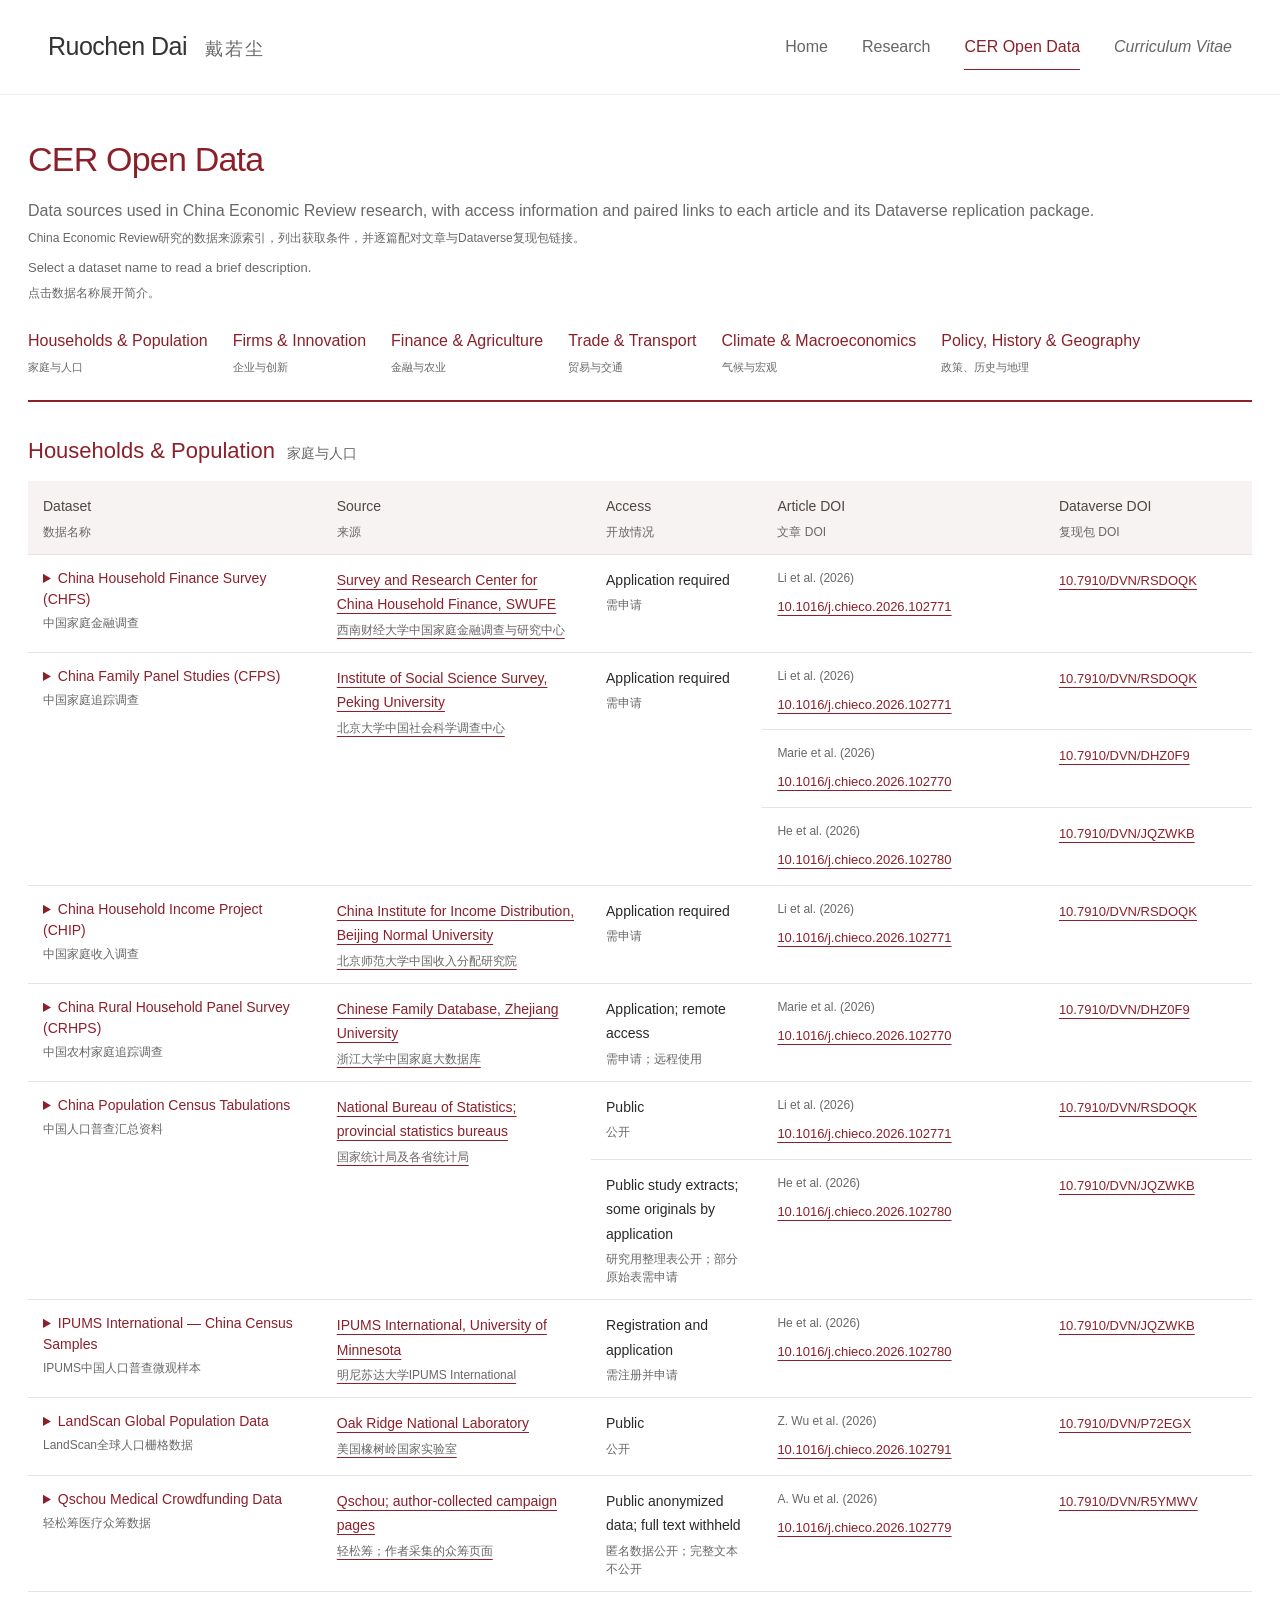
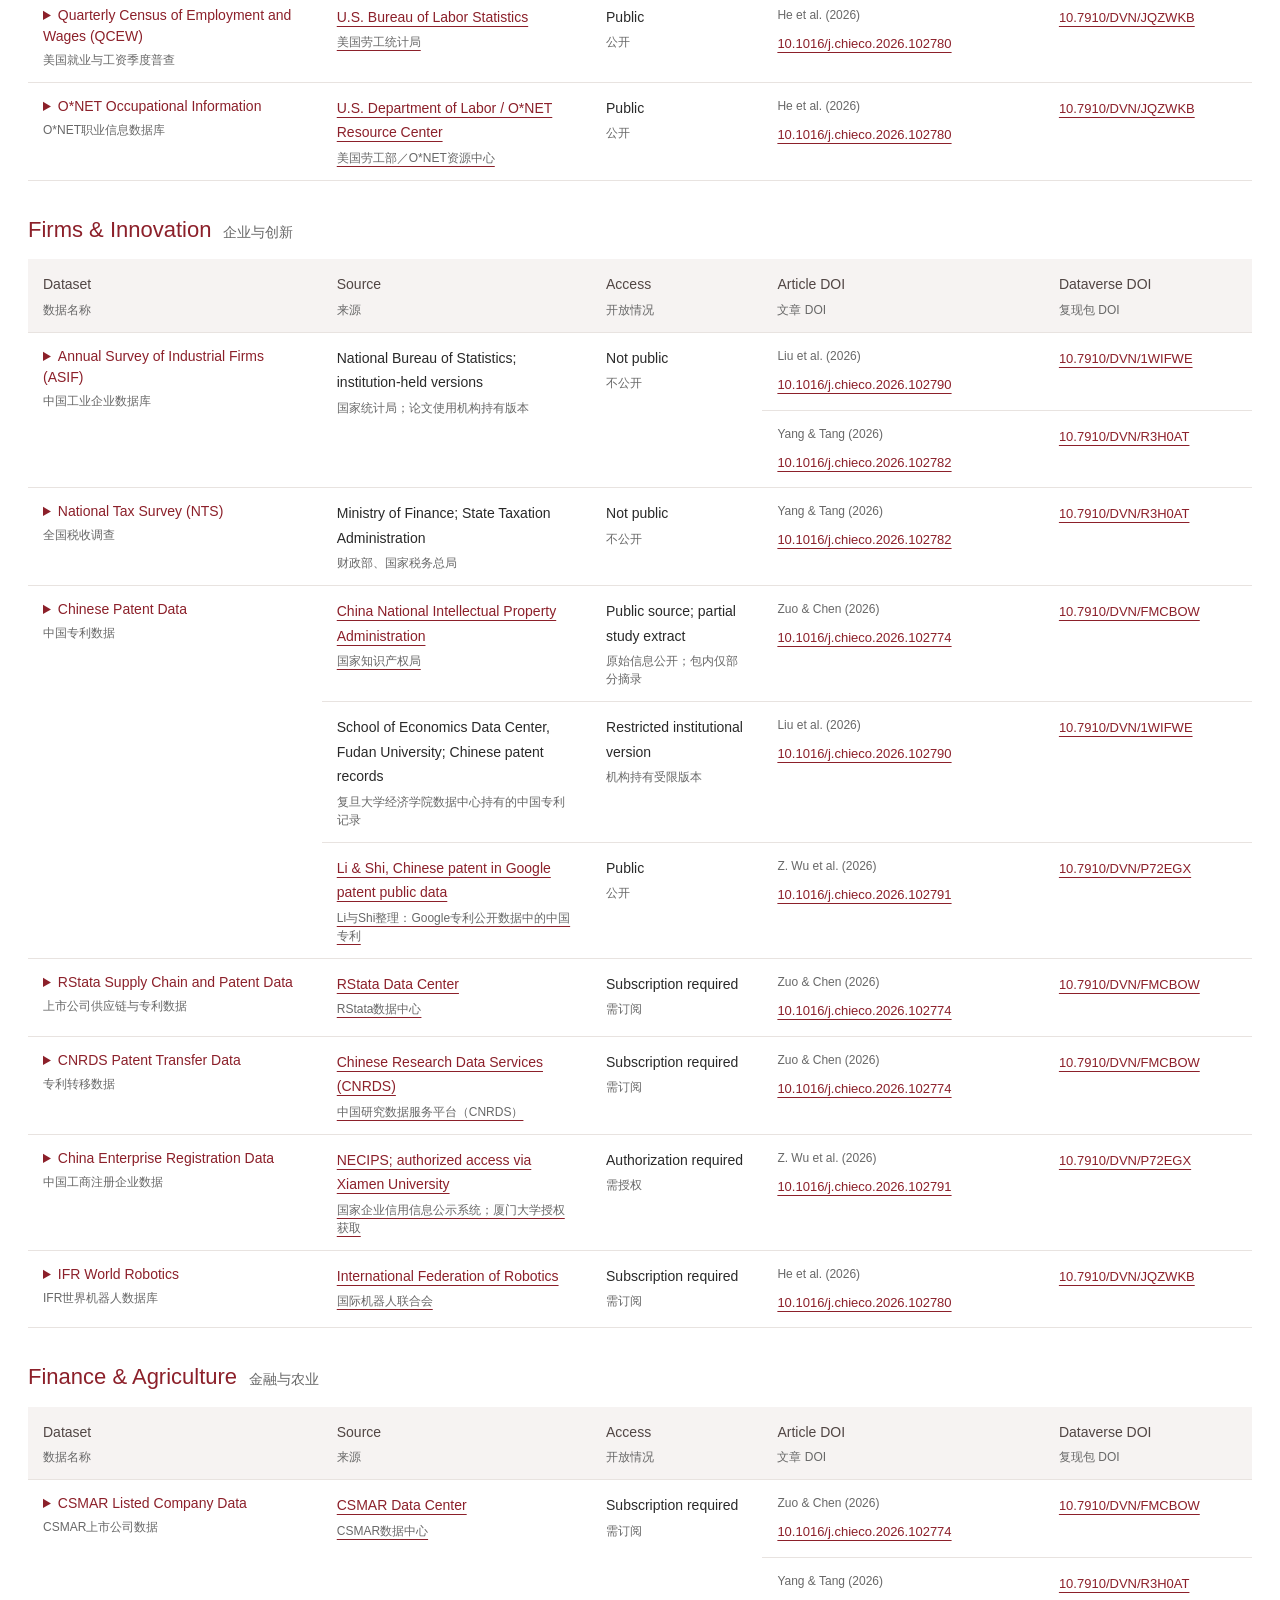
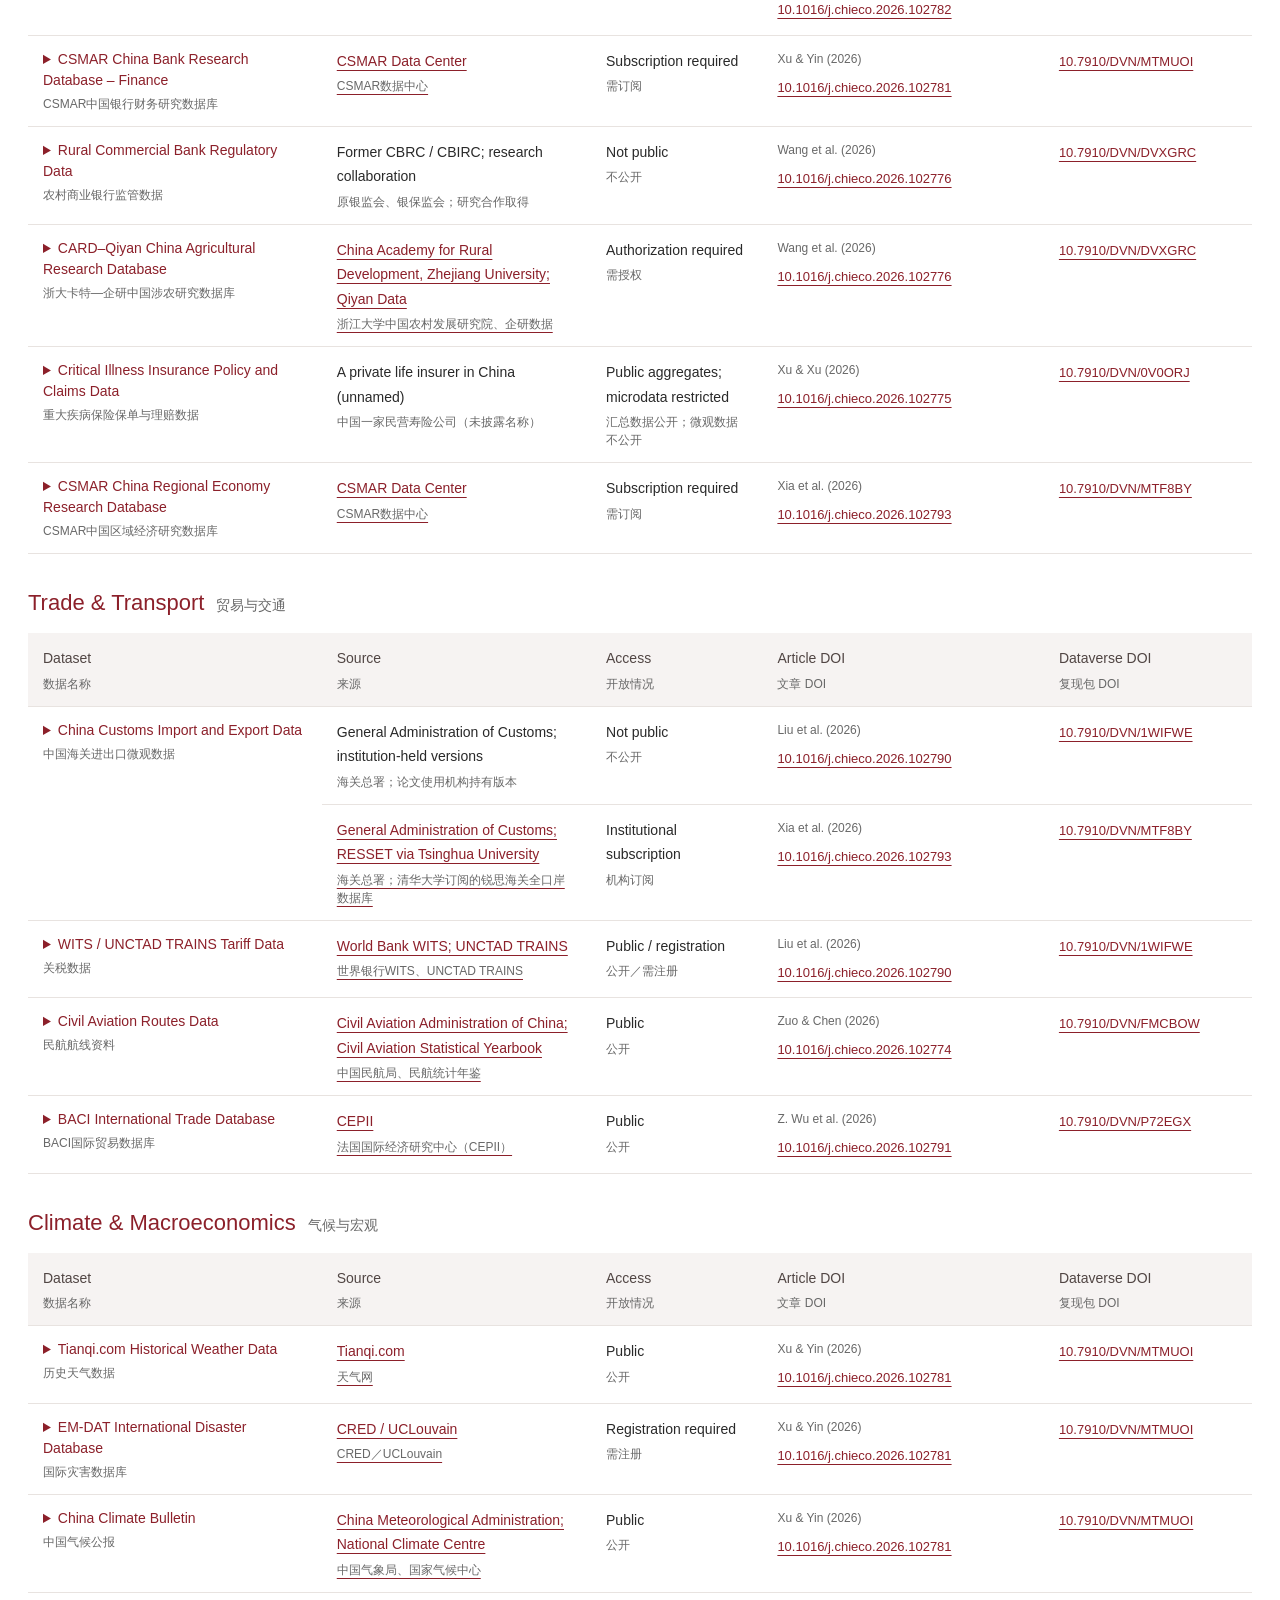
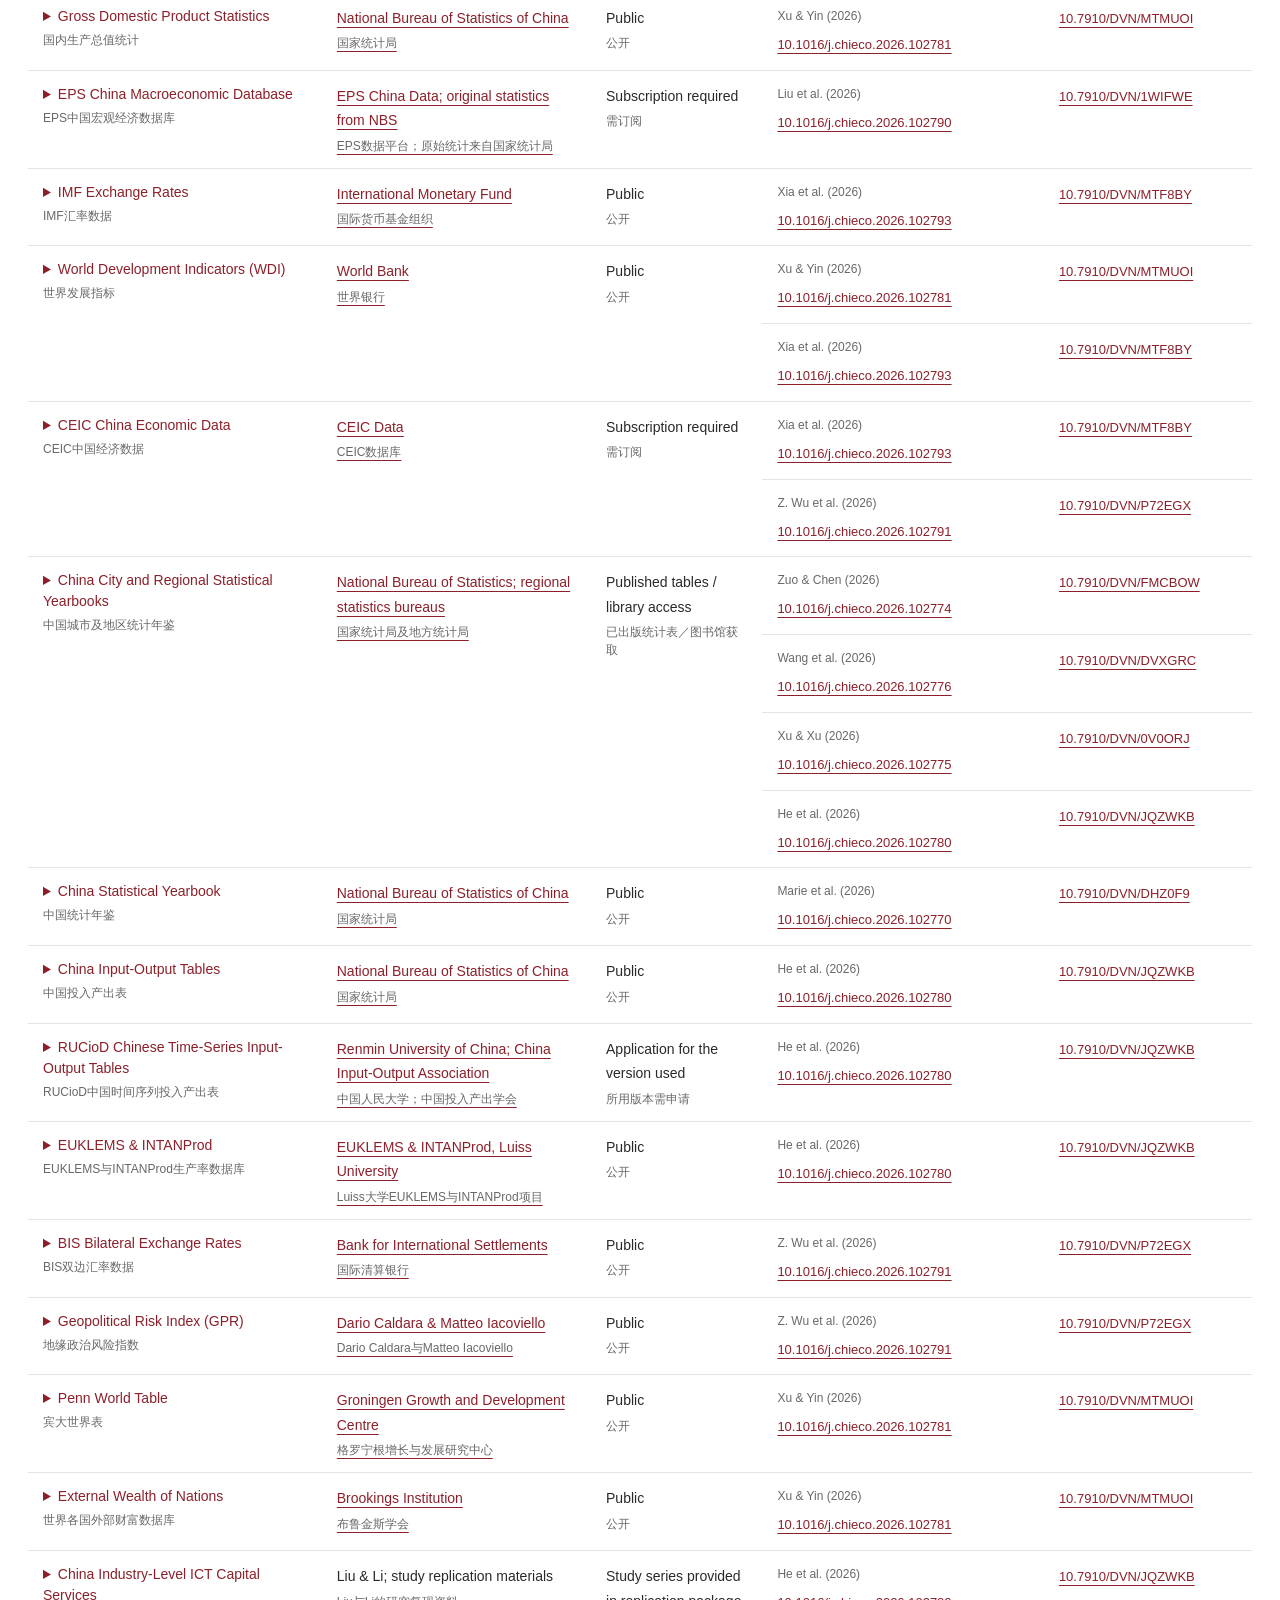
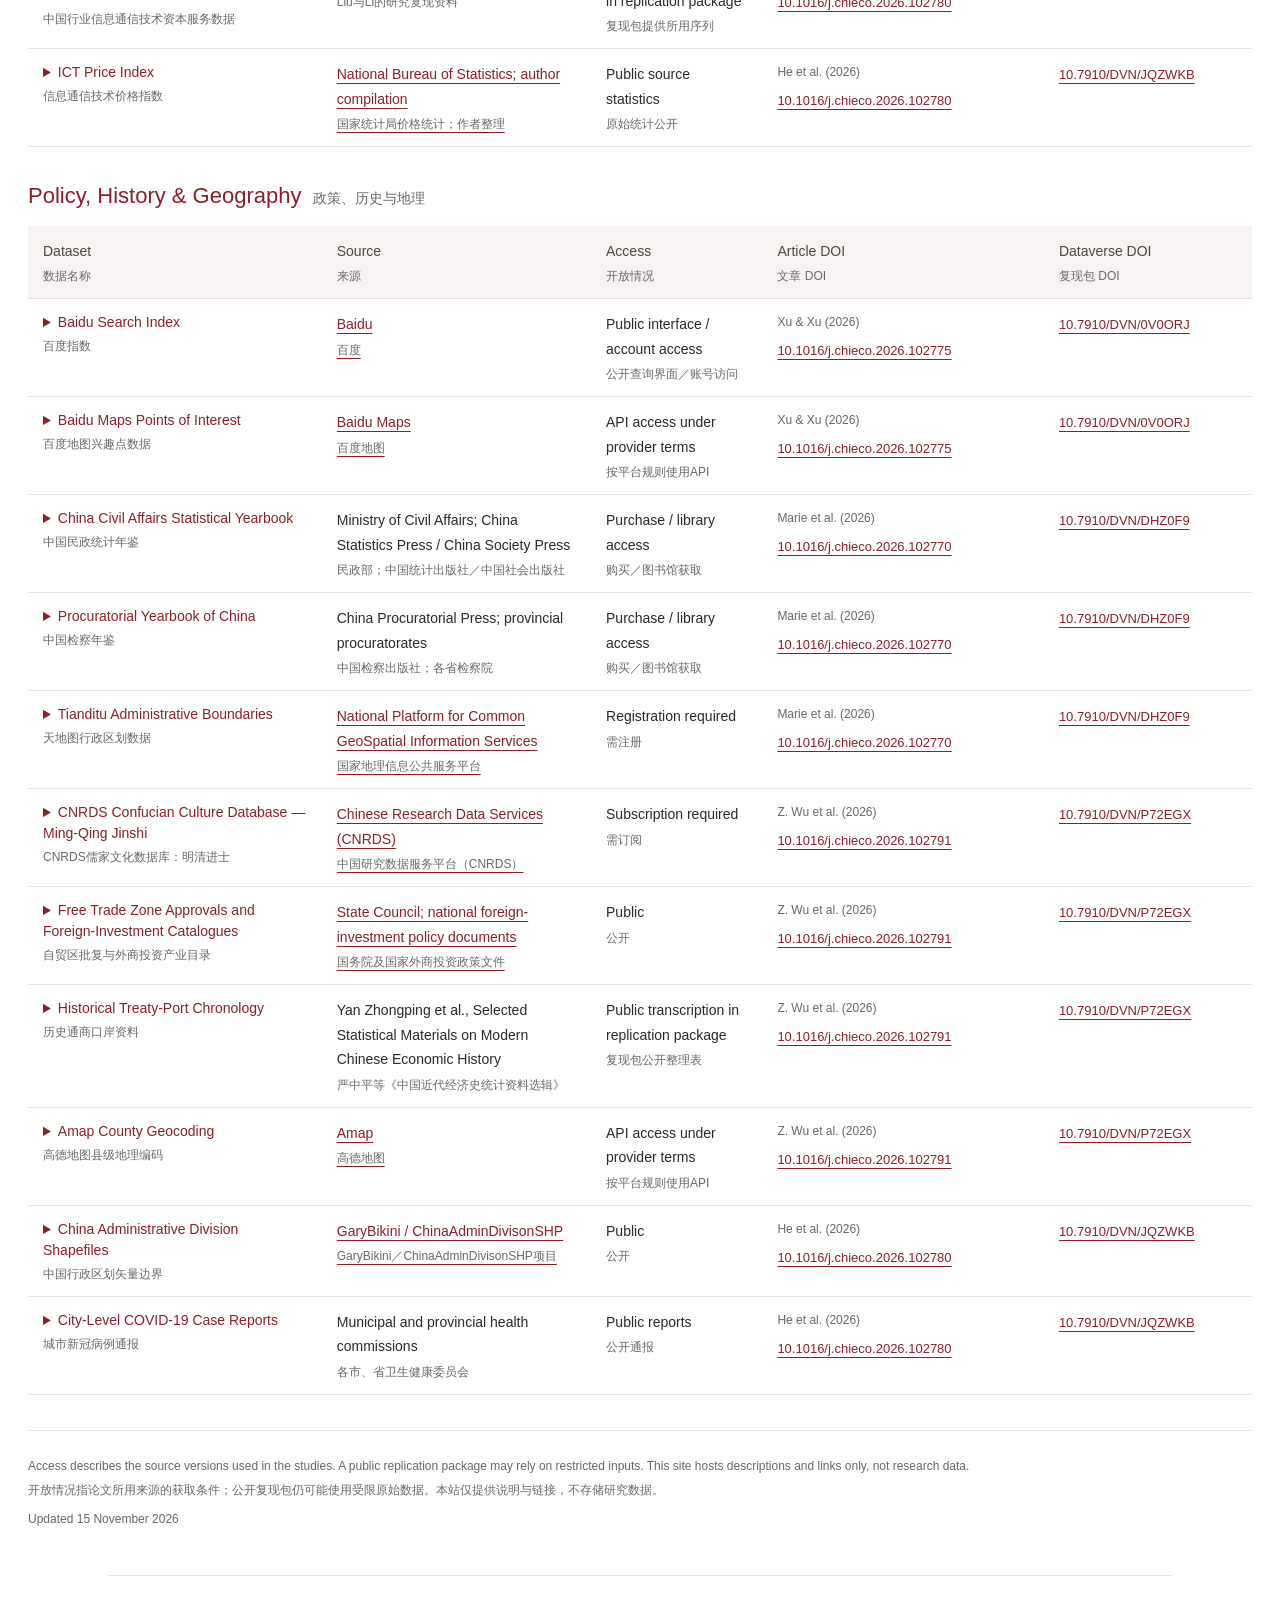
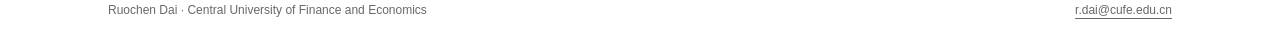
==== commit 4ee804f4: "Add expandable bilingual descriptions to 57 CER data sources" ====
--- a/cer-open-data/index.html
+++ b/cer-open-data/index.html
@@ -25,7 +25,7 @@
       <nav aria-label="Main navigation"><a href=".././">Home</a> <a href="../research/">Research</a> <a href="../cer-open-data/" aria-current="page">CER Open Data</a> <a href="../cv/ruochen-dai-cv.pdf"><em>Curriculum Vitae</em></a></nav>
     </div>
   </header>
-  <main id="main" class="cer-page"><div class="page-heading"><h1>CER Open Data</h1><p>Data sources used in China Economic Review research, with access information and paired links to each article and its Dataverse replication package.<span class="zh" lang="zh-CN">China Economic Review研究的数据来源索引，列出获取条件，并逐篇配对文章与Dataverse复现包链接。</span></p><nav class="category-nav" aria-label="Data categories"><a href="#households">Households &amp; Population<span class="zh" lang="zh-CN">家庭与人口</span></a><a href="#firms">Firms &amp; Innovation<span class="zh" lang="zh-CN">企业与创新</span></a><a href="#finance">Finance &amp; Agriculture<span class="zh" lang="zh-CN">金融与农业</span></a><a href="#trade">Trade &amp; Transport<span class="zh" lang="zh-CN">贸易与交通</span></a><a href="#climate">Climate &amp; Macroeconomics<span class="zh" lang="zh-CN">气候与宏观</span></a><a href="#policy">Policy, History &amp; Geography<span class="zh" lang="zh-CN">政策、历史与地理</span></a></nav></div><section id="households" aria-labelledby="households-heading"><h2 id="households-heading">Households &amp; Population<span class="zh" lang="zh-CN">家庭与人口</span></h2><div class="table-wrap" role="region" tabindex="0" aria-labelledby="households-heading"><table><thead><tr><th scope="col">Dataset<span class="zh" lang="zh-CN">数据名称</span></th><th scope="col">Source<span class="zh" lang="zh-CN">来源</span></th><th scope="col">Access<span class="zh" lang="zh-CN">开放情况</span></th><th scope="col">Article DOI<span class="zh" lang="zh-CN">文章 DOI</span></th><th scope="col">Dataverse DOI<span class="zh" lang="zh-CN">复现包 DOI</span></th></tr></thead><tbody class="dataset" data-dataset="households-1"><tr data-paper="P3"><th scope="rowgroup" rowspan="1">China Household Finance Survey (CHFS)<span class="zh" lang="zh-CN">中国家庭金融调查</span></th><td rowspan="1"><a href="https://chfs.swufe.edu.cn/">Survey and Research Center for China Household Finance, SWUFE<span class="zh" lang="zh-CN">西南财经大学中国家庭金融调查与研究中心</span></a></td><td rowspan="1">Application required<span class="zh" lang="zh-CN">需申请</span></td><td class="study"><span class="citation">Li et al. (2026)</span><a class="doi" href="https://doi.org/10.1016/j.chieco.2026.102771" title="Expanding the wealth concept: How pension wealth shapes wealth inequality in China">10.1016/j.chieco.2026.102771</a></td><td class="study"><a class="doi" href="https://doi.org/10.7910/DVN/RSDOQK" title="Replication package: Expanding the wealth concept: How pension wealth shapes wealth inequality in China">10.7910/DVN/RSDOQK</a></td></tr></tbody><tbody class="dataset" data-dataset="households-2"><tr data-paper="P3"><th scope="rowgroup" rowspan="3">China Family Panel Studies (CFPS)<span class="zh" lang="zh-CN">中国家庭追踪调查</span></th><td rowspan="3"><a href="https://www.isss.pku.edu.cn/cfps/">Institute of Social Science Survey, Peking University<span class="zh" lang="zh-CN">北京大学中国社会科学调查中心</span></a></td><td rowspan="3">Application required<span class="zh" lang="zh-CN">需申请</span></td><td class="study"><span class="citation">Li et al. (2026)</span><a class="doi" href="https://doi.org/10.1016/j.chieco.2026.102771" title="Expanding the wealth concept: How pension wealth shapes wealth inequality in China">10.1016/j.chieco.2026.102771</a></td><td class="study"><a class="doi" href="https://doi.org/10.7910/DVN/RSDOQK" title="Replication package: Expanding the wealth concept: How pension wealth shapes wealth inequality in China">10.7910/DVN/RSDOQK</a></td></tr><tr data-paper="P8"><td class="study"><span class="citation">Marie et al. (2026)</span><a class="doi" href="https://doi.org/10.1016/j.chieco.2026.102770" title="From two heads to one: Electoral and governance consequences of political recentralization">10.1016/j.chieco.2026.102770</a></td><td class="study"><a class="doi" href="https://doi.org/10.7910/DVN/DHZ0F9" title="Replication package: From two heads to one: Electoral and governance consequences of political recentralization">10.7910/DVN/DHZ0F9</a></td></tr><tr data-paper="P12"><td class="study"><span class="citation">He et al. (2026)</span><a class="doi" href="https://doi.org/10.1016/j.chieco.2026.102780" title="The employment effects of ICT investment: evidence from China">10.1016/j.chieco.2026.102780</a></td><td class="study"><a class="doi" href="https://doi.org/10.7910/DVN/JQZWKB" title="Replication package: The employment effects of ICT investment: evidence from China">10.7910/DVN/JQZWKB</a></td></tr></tbody><tbody class="dataset" data-dataset="households-3"><tr data-paper="P3"><th scope="rowgroup" rowspan="1">China Household Income Project (CHIP)<span class="zh" lang="zh-CN">中国家庭收入调查</span></th><td rowspan="1"><a href="http://chip.bnu.edu.cn">China Institute for Income Distribution, Beijing Normal University<span class="zh" lang="zh-CN">北京师范大学中国收入分配研究院</span></a></td><td rowspan="1">Application required<span class="zh" lang="zh-CN">需申请</span></td><td class="study"><span class="citation">Li et al. (2026)</span><a class="doi" href="https://doi.org/10.1016/j.chieco.2026.102771" title="Expanding the wealth concept: How pension wealth shapes wealth inequality in China">10.1016/j.chieco.2026.102771</a></td><td class="study"><a class="doi" href="https://doi.org/10.7910/DVN/RSDOQK" title="Replication package: Expanding the wealth concept: How pension wealth shapes wealth inequality in China">10.7910/DVN/RSDOQK</a></td></tr></tbody><tbody class="dataset" data-dataset="crhps"><tr data-paper="P8"><th scope="rowgroup" rowspan="1">China Rural Household Panel Survey (CRHPS)<span class="zh" lang="zh-CN">中国农村家庭追踪调查</span></th><td rowspan="1"><a href="https://ssec.zju.edu.cn/2020/0424/c86173a3031114/page.htm">Chinese Family Database, Zhejiang University<span class="zh" lang="zh-CN">浙江大学中国家庭大数据库</span></a></td><td rowspan="1">Application; remote access<span class="zh" lang="zh-CN">需申请；远程使用</span></td><td class="study"><span class="citation">Marie et al. (2026)</span><a class="doi" href="https://doi.org/10.1016/j.chieco.2026.102770" title="From two heads to one: Electoral and governance consequences of political recentralization">10.1016/j.chieco.2026.102770</a></td><td class="study"><a class="doi" href="https://doi.org/10.7910/DVN/DHZ0F9" title="Replication package: From two heads to one: Electoral and governance consequences of political recentralization">10.7910/DVN/DHZ0F9</a></td></tr></tbody><tbody class="dataset" data-dataset="census"><tr data-paper="P3"><th scope="rowgroup" rowspan="2">China Population Census Tabulations<span class="zh" lang="zh-CN">中国人口普查汇总资料</span></th><td rowspan="2"><a href="https://www.stats.gov.cn/sj/pcsj/">National Bureau of Statistics; provincial statistics bureaus<span class="zh" lang="zh-CN">国家统计局及各省统计局</span></a></td><td>Public<span class="zh" lang="zh-CN">公开</span></td><td class="study"><span class="citation">Li et al. (2026)</span><a class="doi" href="https://doi.org/10.1016/j.chieco.2026.102771" title="Expanding the wealth concept: How pension wealth shapes wealth inequality in China">10.1016/j.chieco.2026.102771</a></td><td class="study"><a class="doi" href="https://doi.org/10.7910/DVN/RSDOQK" title="Replication package: Expanding the wealth concept: How pension wealth shapes wealth inequality in China">10.7910/DVN/RSDOQK</a></td></tr><tr data-paper="P12"><td>Public study extracts; some originals by application<span class="zh" lang="zh-CN">研究用整理表公开；部分原始表需申请</span></td><td class="study"><span class="citation">He et al. (2026)</span><a class="doi" href="https://doi.org/10.1016/j.chieco.2026.102780" title="The employment effects of ICT investment: evidence from China">10.1016/j.chieco.2026.102780</a></td><td class="study"><a class="doi" href="https://doi.org/10.7910/DVN/JQZWKB" title="Replication package: The employment effects of ICT investment: evidence from China">10.7910/DVN/JQZWKB</a></td></tr></tbody><tbody class="dataset" data-dataset="ipums"><tr data-paper="P12"><th scope="rowgroup" rowspan="1">IPUMS International — China Census Samples<span class="zh" lang="zh-CN">IPUMS中国人口普查微观样本</span></th><td rowspan="1"><a href="https://international.ipums.org/">IPUMS International, University of Minnesota<span class="zh" lang="zh-CN">明尼苏达大学IPUMS International</span></a></td><td rowspan="1">Registration and application<span class="zh" lang="zh-CN">需注册并申请</span></td><td class="study"><span class="citation">He et al. (2026)</span><a class="doi" href="https://doi.org/10.1016/j.chieco.2026.102780" title="The employment effects of ICT investment: evidence from China">10.1016/j.chieco.2026.102780</a></td><td class="study"><a class="doi" href="https://doi.org/10.7910/DVN/JQZWKB" title="Replication package: The employment effects of ICT investment: evidence from China">10.7910/DVN/JQZWKB</a></td></tr></tbody><tbody class="dataset" data-dataset="landscan"><tr data-paper="P10"><th scope="rowgroup" rowspan="1">LandScan Global Population Data<span class="zh" lang="zh-CN">LandScan全球人口栅格数据</span></th><td rowspan="1"><a href="https://landscan.ornl.gov/">Oak Ridge National Laboratory<span class="zh" lang="zh-CN">美国橡树岭国家实验室</span></a></td><td rowspan="1">Public<span class="zh" lang="zh-CN">公开</span></td><td class="study"><span class="citation">Z. Wu et al. (2026)</span><a class="doi" href="https://doi.org/10.1016/j.chieco.2026.102791" title="The power of certainty: how national treatment is reshaping FDI in China">10.1016/j.chieco.2026.102791</a></td><td class="study"><a class="doi" href="https://doi.org/10.7910/DVN/P72EGX" title="Replication package: The power of certainty: how national treatment is reshaping FDI in China">10.7910/DVN/P72EGX</a></td></tr></tbody><tbody class="dataset" data-dataset="qschou"><tr data-paper="P11"><th scope="rowgroup" rowspan="1">Qschou Medical Crowdfunding Data<span class="zh" lang="zh-CN">轻松筹医疗众筹数据</span></th><td rowspan="1"><a href="https://www.qschou.com/">Qschou; author-collected campaign pages<span class="zh" lang="zh-CN">轻松筹；作者采集的众筹页面</span></a></td><td rowspan="1">Public anonymized data; full text withheld<span class="zh" lang="zh-CN">匿名数据公开；完整文本不公开</span></td><td class="study"><span class="citation">A. Wu et al. (2026)</span><a class="doi" href="https://doi.org/10.1016/j.chieco.2026.102779" title="Beyond the patient&#x27;s story: Relational testimonies and medical crowdfunding outcomes in China">10.1016/j.chieco.2026.102779</a></td><td class="study"><a class="doi" href="https://doi.org/10.7910/DVN/R5YMWV" title="Replication package: Beyond the patient&#x27;s story: Relational testimonies and medical crowdfunding outcomes in China">10.7910/DVN/R5YMWV</a></td></tr></tbody><tbody class="dataset" data-dataset="qcew"><tr data-paper="P12"><th scope="rowgroup" rowspan="1">Quarterly Census of Employment and Wages (QCEW)<span class="zh" lang="zh-CN">美国就业与工资季度普查</span></th><td rowspan="1"><a href="https://www.bls.gov/cew/">U.S. Bureau of Labor Statistics<span class="zh" lang="zh-CN">美国劳工统计局</span></a></td><td rowspan="1">Public<span class="zh" lang="zh-CN">公开</span></td><td class="study"><span class="citation">He et al. (2026)</span><a class="doi" href="https://doi.org/10.1016/j.chieco.2026.102780" title="The employment effects of ICT investment: evidence from China">10.1016/j.chieco.2026.102780</a></td><td class="study"><a class="doi" href="https://doi.org/10.7910/DVN/JQZWKB" title="Replication package: The employment effects of ICT investment: evidence from China">10.7910/DVN/JQZWKB</a></td></tr></tbody><tbody class="dataset" data-dataset="onet"><tr data-paper="P12"><th scope="rowgroup" rowspan="1">O*NET Occupational Information<span class="zh" lang="zh-CN">O*NET职业信息数据库</span></th><td rowspan="1"><a href="https://www.onetcenter.org/database.html">U.S. Department of Labor / O*NET Resource Center<span class="zh" lang="zh-CN">美国劳工部／O*NET资源中心</span></a></td><td rowspan="1">Public<span class="zh" lang="zh-CN">公开</span></td><td class="study"><span class="citation">He et al. (2026)</span><a class="doi" href="https://doi.org/10.1016/j.chieco.2026.102780" title="The employment effects of ICT investment: evidence from China">10.1016/j.chieco.2026.102780</a></td><td class="study"><a class="doi" href="https://doi.org/10.7910/DVN/JQZWKB" title="Replication package: The employment effects of ICT investment: evidence from China">10.7910/DVN/JQZWKB</a></td></tr></tbody></table></div></section><section id="firms" aria-labelledby="firms-heading"><h2 id="firms-heading">Firms &amp; Innovation<span class="zh" lang="zh-CN">企业与创新</span></h2><div class="table-wrap" role="region" tabindex="0" aria-labelledby="firms-heading"><table><thead><tr><th scope="col">Dataset<span class="zh" lang="zh-CN">数据名称</span></th><th scope="col">Source<span class="zh" lang="zh-CN">来源</span></th><th scope="col">Access<span class="zh" lang="zh-CN">开放情况</span></th><th scope="col">Article DOI<span class="zh" lang="zh-CN">文章 DOI</span></th><th scope="col">Dataverse DOI<span class="zh" lang="zh-CN">复现包 DOI</span></th></tr></thead><tbody class="dataset" data-dataset="firms-1"><tr data-paper="P5"><th scope="rowgroup" rowspan="2">Annual Survey of Industrial Firms (ASIF)<span class="zh" lang="zh-CN">中国工业企业数据库</span></th><td rowspan="2">National Bureau of Statistics; institution-held versions<span class="zh" lang="zh-CN">国家统计局；论文使用机构持有版本</span></td><td rowspan="2">Not public<span class="zh" lang="zh-CN">不公开</span></td><td class="study"><span class="citation">Liu et al. (2026)</span><a class="doi" href="https://doi.org/10.1016/j.chieco.2026.102790" title="Capital goods trade liberalization and firm innovation: Evidence from China">10.1016/j.chieco.2026.102790</a></td><td class="study"><a class="doi" href="https://doi.org/10.7910/DVN/1WIFWE" title="Replication package: Capital goods trade liberalization and firm innovation: Evidence from China">10.7910/DVN/1WIFWE</a></td></tr><tr data-paper="P6"><td class="study"><span class="citation">Yang &amp; Tang (2026)</span><a class="doi" href="https://doi.org/10.1016/j.chieco.2026.102782" title="International anti-tax avoidance, tax fairness and domestic tax compliance">10.1016/j.chieco.2026.102782</a></td><td class="study"><a class="doi" href="https://doi.org/10.7910/DVN/R3H0AT" title="Replication package: International anti-tax avoidance, tax fairness and domestic tax compliance">10.7910/DVN/R3H0AT</a></td></tr></tbody><tbody class="dataset" data-dataset="firms-2"><tr data-paper="P6"><th scope="rowgroup" rowspan="1">National Tax Survey (NTS)<span class="zh" lang="zh-CN">全国税收调查</span></th><td rowspan="1">Ministry of Finance; State Taxation Administration<span class="zh" lang="zh-CN">财政部、国家税务总局</span></td><td rowspan="1">Not public<span class="zh" lang="zh-CN">不公开</span></td><td class="study"><span class="citation">Yang &amp; Tang (2026)</span><a class="doi" href="https://doi.org/10.1016/j.chieco.2026.102782" title="International anti-tax avoidance, tax fairness and domestic tax compliance">10.1016/j.chieco.2026.102782</a></td><td class="study"><a class="doi" href="https://doi.org/10.7910/DVN/R3H0AT" title="Replication package: International anti-tax avoidance, tax fairness and domestic tax compliance">10.7910/DVN/R3H0AT</a></td></tr></tbody><tbody class="dataset" data-dataset="firms-3"><tr data-paper="P1"><th scope="rowgroup" rowspan="3">Chinese Patent Data<span class="zh" lang="zh-CN">中国专利数据</span></th><td><a href="https://www.cnipa.gov.cn/">China National Intellectual Property Administration<span class="zh" lang="zh-CN">国家知识产权局</span></a></td><td>Public source; partial study extract<span class="zh" lang="zh-CN">原始信息公开；包内仅部分摘录</span></td><td class="study"><span class="citation">Zuo &amp; Chen (2026)</span><a class="doi" href="https://doi.org/10.1016/j.chieco.2026.102774" title="The wings of innovation: Direct air connectivity boosts intercity collaborative patenting in China">10.1016/j.chieco.2026.102774</a></td><td class="study"><a class="doi" href="https://doi.org/10.7910/DVN/FMCBOW" title="Replication package: The wings of innovation: Direct air connectivity boosts intercity collaborative patenting in China">10.7910/DVN/FMCBOW</a></td></tr><tr data-paper="P5"><td>School of Economics Data Center, Fudan University; Chinese patent records<span class="zh" lang="zh-CN">复旦大学经济学院数据中心持有的中国专利记录</span></td><td>Restricted institutional version<span class="zh" lang="zh-CN">机构持有受限版本</span></td><td class="study"><span class="citation">Liu et al. (2026)</span><a class="doi" href="https://doi.org/10.1016/j.chieco.2026.102790" title="Capital goods trade liberalization and firm innovation: Evidence from China">10.1016/j.chieco.2026.102790</a></td><td class="study"><a class="doi" href="https://doi.org/10.7910/DVN/1WIFWE" title="Replication package: Capital goods trade liberalization and firm innovation: Evidence from China">10.7910/DVN/1WIFWE</a></td></tr><tr data-paper="P10"><td><a href="https://doi.org/10.7910/DVN/ZVTIP1">Li &amp; Shi, Chinese patent in Google patent public data<span class="zh" lang="zh-CN">Li与Shi整理：Google专利公开数据中的中国专利</span></a></td><td>Public<span class="zh" lang="zh-CN">公开</span></td><td class="study"><span class="citation">Z. Wu et al. (2026)</span><a class="doi" href="https://doi.org/10.1016/j.chieco.2026.102791" title="The power of certainty: how national treatment is reshaping FDI in China">10.1016/j.chieco.2026.102791</a></td><td class="study"><a class="doi" href="https://doi.org/10.7910/DVN/P72EGX" title="Replication package: The power of certainty: how national treatment is reshaping FDI in China">10.7910/DVN/P72EGX</a></td></tr></tbody><tbody class="dataset" data-dataset="firms-4"><tr data-paper="P1"><th scope="rowgroup" rowspan="1">RStata Supply Chain and Patent Data<span class="zh" lang="zh-CN">上市公司供应链与专利数据</span></th><td rowspan="1"><a href="https://tidyfriday.cn/">RStata Data Center<span class="zh" lang="zh-CN">RStata数据中心</span></a></td><td rowspan="1">Subscription required<span class="zh" lang="zh-CN">需订阅</span></td><td class="study"><span class="citation">Zuo &amp; Chen (2026)</span><a class="doi" href="https://doi.org/10.1016/j.chieco.2026.102774" title="The wings of innovation: Direct air connectivity boosts intercity collaborative patenting in China">10.1016/j.chieco.2026.102774</a></td><td class="study"><a class="doi" href="https://doi.org/10.7910/DVN/FMCBOW" title="Replication package: The wings of innovation: Direct air connectivity boosts intercity collaborative patenting in China">10.7910/DVN/FMCBOW</a></td></tr></tbody><tbody class="dataset" data-dataset="firms-5"><tr data-paper="P1"><th scope="rowgroup" rowspan="1">CNRDS Patent Transfer Data<span class="zh" lang="zh-CN">专利转移数据</span></th><td rowspan="1"><a href="https://www.cnrds.com/">Chinese Research Data Services (CNRDS)<span class="zh" lang="zh-CN">中国研究数据服务平台（CNRDS）</span></a></td><td rowspan="1">Subscription required<span class="zh" lang="zh-CN">需订阅</span></td><td class="study"><span class="citation">Zuo &amp; Chen (2026)</span><a class="doi" href="https://doi.org/10.1016/j.chieco.2026.102774" title="The wings of innovation: Direct air connectivity boosts intercity collaborative patenting in China">10.1016/j.chieco.2026.102774</a></td><td class="study"><a class="doi" href="https://doi.org/10.7910/DVN/FMCBOW" title="Replication package: The wings of innovation: Direct air connectivity boosts intercity collaborative patenting in China">10.7910/DVN/FMCBOW</a></td></tr></tbody><tbody class="dataset" data-dataset="registration"><tr data-paper="P10"><th scope="rowgroup" rowspan="1">China Enterprise Registration Data<span class="zh" lang="zh-CN">中国工商注册企业数据</span></th><td rowspan="1"><a href="https://econpub.xmu.edu.cn/elib/db_detail/9/">NECIPS; authorized access via Xiamen University<span class="zh" lang="zh-CN">国家企业信用信息公示系统；厦门大学授权获取</span></a></td><td rowspan="1">Authorization required<span class="zh" lang="zh-CN">需授权</span></td><td class="study"><span class="citation">Z. Wu et al. (2026)</span><a class="doi" href="https://doi.org/10.1016/j.chieco.2026.102791" title="The power of certainty: how national treatment is reshaping FDI in China">10.1016/j.chieco.2026.102791</a></td><td class="study"><a class="doi" href="https://doi.org/10.7910/DVN/P72EGX" title="Replication package: The power of certainty: how national treatment is reshaping FDI in China">10.7910/DVN/P72EGX</a></td></tr></tbody><tbody class="dataset" data-dataset="ifr"><tr data-paper="P12"><th scope="rowgroup" rowspan="1">IFR World Robotics<span class="zh" lang="zh-CN">IFR世界机器人数据库</span></th><td rowspan="1"><a href="https://ifr.org/worldrobotics">International Federation of Robotics<span class="zh" lang="zh-CN">国际机器人联合会</span></a></td><td rowspan="1">Subscription required<span class="zh" lang="zh-CN">需订阅</span></td><td class="study"><span class="citation">He et al. (2026)</span><a class="doi" href="https://doi.org/10.1016/j.chieco.2026.102780" title="The employment effects of ICT investment: evidence from China">10.1016/j.chieco.2026.102780</a></td><td class="study"><a class="doi" href="https://doi.org/10.7910/DVN/JQZWKB" title="Replication package: The employment effects of ICT investment: evidence from China">10.7910/DVN/JQZWKB</a></td></tr></tbody></table></div></section><section id="finance" aria-labelledby="finance-heading"><h2 id="finance-heading">Finance &amp; Agriculture<span class="zh" lang="zh-CN">金融与农业</span></h2><div class="table-wrap" role="region" tabindex="0" aria-labelledby="finance-heading"><table><thead><tr><th scope="col">Dataset<span class="zh" lang="zh-CN">数据名称</span></th><th scope="col">Source<span class="zh" lang="zh-CN">来源</span></th><th scope="col">Access<span class="zh" lang="zh-CN">开放情况</span></th><th scope="col">Article DOI<span class="zh" lang="zh-CN">文章 DOI</span></th><th scope="col">Dataverse DOI<span class="zh" lang="zh-CN">复现包 DOI</span></th></tr></thead><tbody class="dataset" data-dataset="finance-1"><tr data-paper="P1"><th scope="rowgroup" rowspan="2">CSMAR Listed Company Data<span class="zh" lang="zh-CN">CSMAR上市公司数据</span></th><td rowspan="2"><a href="https://data.csmar.com/">CSMAR Data Center<span class="zh" lang="zh-CN">CSMAR数据中心</span></a></td><td rowspan="2">Subscription required<span class="zh" lang="zh-CN">需订阅</span></td><td class="study"><span class="citation">Zuo &amp; Chen (2026)</span><a class="doi" href="https://doi.org/10.1016/j.chieco.2026.102774" title="The wings of innovation: Direct air connectivity boosts intercity collaborative patenting in China">10.1016/j.chieco.2026.102774</a></td><td class="study"><a class="doi" href="https://doi.org/10.7910/DVN/FMCBOW" title="Replication package: The wings of innovation: Direct air connectivity boosts intercity collaborative patenting in China">10.7910/DVN/FMCBOW</a></td></tr><tr data-paper="P6"><td class="study"><span class="citation">Yang &amp; Tang (2026)</span><a class="doi" href="https://doi.org/10.1016/j.chieco.2026.102782" title="International anti-tax avoidance, tax fairness and domestic tax compliance">10.1016/j.chieco.2026.102782</a></td><td class="study"><a class="doi" href="https://doi.org/10.7910/DVN/R3H0AT" title="Replication package: International anti-tax avoidance, tax fairness and domestic tax compliance">10.7910/DVN/R3H0AT</a></td></tr></tbody><tbody class="dataset" data-dataset="finance-2"><tr data-paper="P4"><th scope="rowgroup" rowspan="1">CSMAR China Bank Research Database – Finance<span class="zh" lang="zh-CN">CSMAR中国银行财务研究数据库</span></th><td rowspan="1"><a href="https://data.csmar.com/">CSMAR Data Center<span class="zh" lang="zh-CN">CSMAR数据中心</span></a></td><td rowspan="1">Subscription required<span class="zh" lang="zh-CN">需订阅</span></td><td class="study"><span class="citation">Xu &amp; Yin (2026)</span><a class="doi" href="https://doi.org/10.1016/j.chieco.2026.102781" title="Navigating climate shocks: The macroeconomic and financial stabilizing role of government-led resilience investments">10.1016/j.chieco.2026.102781</a></td><td class="study"><a class="doi" href="https://doi.org/10.7910/DVN/MTMUOI" title="Replication package: Navigating climate shocks: The macroeconomic and financial stabilizing role of government-led resilience investments">10.7910/DVN/MTMUOI</a></td></tr></tbody><tbody class="dataset" data-dataset="finance-3"><tr data-paper="P2"><th scope="rowgroup" rowspan="1">Rural Commercial Bank Regulatory Data<span class="zh" lang="zh-CN">农村商业银行监管数据</span></th><td rowspan="1">Former CBRC / CBIRC; research collaboration<span class="zh" lang="zh-CN">原银监会、银保监会；研究合作取得</span></td><td rowspan="1">Not public<span class="zh" lang="zh-CN">不公开</span></td><td class="study"><span class="citation">Wang et al. (2026)</span><a class="doi" href="https://doi.org/10.1016/j.chieco.2026.102776" title="Land collateralization without capitalization: The missing De Soto effect in China&#x27;s agricultural land mortgage reform">10.1016/j.chieco.2026.102776</a></td><td class="study"><a class="doi" href="https://doi.org/10.7910/DVN/DVXGRC" title="Replication package: Land collateralization without capitalization: The missing De Soto effect in China&#x27;s agricultural land mortgage reform">10.7910/DVN/DVXGRC</a></td></tr></tbody><tbody class="dataset" data-dataset="finance-4"><tr data-paper="P2"><th scope="rowgroup" rowspan="1">CARD–Qiyan China Agricultural Research Database<span class="zh" lang="zh-CN">浙大卡特—企研中国涉农研究数据库</span></th><td rowspan="1"><a href="https://card.qiyandata.com/database?rootId=cred-data&amp;databaseId=3288d63348486c00d02dc09ff652d5ab">China Academy for Rural Development, Zhejiang University; Qiyan Data<span class="zh" lang="zh-CN">浙江大学中国农村发展研究院、企研数据</span></a></td><td rowspan="1">Authorization required<span class="zh" lang="zh-CN">需授权</span></td><td class="study"><span class="citation">Wang et al. (2026)</span><a class="doi" href="https://doi.org/10.1016/j.chieco.2026.102776" title="Land collateralization without capitalization: The missing De Soto effect in China&#x27;s agricultural land mortgage reform">10.1016/j.chieco.2026.102776</a></td><td class="study"><a class="doi" href="https://doi.org/10.7910/DVN/DVXGRC" title="Replication package: Land collateralization without capitalization: The missing De Soto effect in China&#x27;s agricultural land mortgage reform">10.7910/DVN/DVXGRC</a></td></tr></tbody><tbody class="dataset" data-dataset="insurance"><tr data-paper="P7"><th scope="rowgroup" rowspan="1">Critical Illness Insurance Policy and Claims Data<span class="zh" lang="zh-CN">重大疾病保险保单与理赔数据</span></th><td rowspan="1">A private life insurer in China (unnamed)<span class="zh" lang="zh-CN">中国一家民营寿险公司（未披露名称）</span></td><td rowspan="1">Public aggregates; microdata restricted<span class="zh" lang="zh-CN">汇总数据公开；微观数据不公开</span></td><td class="study"><span class="citation">Xu &amp; Xu (2026)</span><a class="doi" href="https://doi.org/10.1016/j.chieco.2026.102775" title="Does the mobile application sales channel strengthen insurance inclusion? Evidence from critical illness insurance">10.1016/j.chieco.2026.102775</a></td><td class="study"><a class="doi" href="https://doi.org/10.7910/DVN/0V0ORJ" title="Replication package: Does the mobile application sales channel strengthen insurance inclusion? Evidence from critical illness insurance">10.7910/DVN/0V0ORJ</a></td></tr></tbody><tbody class="dataset" data-dataset="csmar-regional"><tr data-paper="P9"><th scope="rowgroup" rowspan="1">CSMAR China Regional Economy Research Database<span class="zh" lang="zh-CN">CSMAR中国区域经济研究数据库</span></th><td rowspan="1"><a href="https://data.csmar.com/">CSMAR Data Center<span class="zh" lang="zh-CN">CSMAR数据中心</span></a></td><td rowspan="1">Subscription required<span class="zh" lang="zh-CN">需订阅</span></td><td class="study"><span class="citation">Xia et al. (2026)</span><a class="doi" href="https://doi.org/10.1016/j.chieco.2026.102793" title="Exchange rate exposure and global sourcing reconfiguration">10.1016/j.chieco.2026.102793</a></td><td class="study"><a class="doi" href="https://doi.org/10.7910/DVN/MTF8BY" title="Replication package: Exchange rate exposure and global sourcing reconfiguration">10.7910/DVN/MTF8BY</a></td></tr></tbody></table></div></section><section id="trade" aria-labelledby="trade-heading"><h2 id="trade-heading">Trade &amp; Transport<span class="zh" lang="zh-CN">贸易与交通</span></h2><div class="table-wrap" role="region" tabindex="0" aria-labelledby="trade-heading"><table><thead><tr><th scope="col">Dataset<span class="zh" lang="zh-CN">数据名称</span></th><th scope="col">Source<span class="zh" lang="zh-CN">来源</span></th><th scope="col">Access<span class="zh" lang="zh-CN">开放情况</span></th><th scope="col">Article DOI<span class="zh" lang="zh-CN">文章 DOI</span></th><th scope="col">Dataverse DOI<span class="zh" lang="zh-CN">复现包 DOI</span></th></tr></thead><tbody class="dataset" data-dataset="trade-1"><tr data-paper="P5"><th scope="rowgroup" rowspan="2">China Customs Import and Export Data<span class="zh" lang="zh-CN">中国海关进出口微观数据</span></th><td>General Administration of Customs; institution-held versions<span class="zh" lang="zh-CN">海关总署；论文使用机构持有版本</span></td><td>Not public<span class="zh" lang="zh-CN">不公开</span></td><td class="study"><span class="citation">Liu et al. (2026)</span><a class="doi" href="https://doi.org/10.1016/j.chieco.2026.102790" title="Capital goods trade liberalization and firm innovation: Evidence from China">10.1016/j.chieco.2026.102790</a></td><td class="study"><a class="doi" href="https://doi.org/10.7910/DVN/1WIFWE" title="Replication package: Capital goods trade liberalization and firm innovation: Evidence from China">10.7910/DVN/1WIFWE</a></td></tr><tr data-paper="P9"><td><a href="https://www.resset.com/">General Administration of Customs; RESSET via Tsinghua University<span class="zh" lang="zh-CN">海关总署；清华大学订阅的锐思海关全口岸数据库</span></a></td><td>Institutional subscription<span class="zh" lang="zh-CN">机构订阅</span></td><td class="study"><span class="citation">Xia et al. (2026)</span><a class="doi" href="https://doi.org/10.1016/j.chieco.2026.102793" title="Exchange rate exposure and global sourcing reconfiguration">10.1016/j.chieco.2026.102793</a></td><td class="study"><a class="doi" href="https://doi.org/10.7910/DVN/MTF8BY" title="Replication package: Exchange rate exposure and global sourcing reconfiguration">10.7910/DVN/MTF8BY</a></td></tr></tbody><tbody class="dataset" data-dataset="trade-2"><tr data-paper="P5"><th scope="rowgroup" rowspan="1">WITS / UNCTAD TRAINS Tariff Data<span class="zh" lang="zh-CN">关税数据</span></th><td rowspan="1"><a href="https://wits.worldbank.org/">World Bank WITS; UNCTAD TRAINS<span class="zh" lang="zh-CN">世界银行WITS、UNCTAD TRAINS</span></a></td><td rowspan="1">Public / registration<span class="zh" lang="zh-CN">公开／需注册</span></td><td class="study"><span class="citation">Liu et al. (2026)</span><a class="doi" href="https://doi.org/10.1016/j.chieco.2026.102790" title="Capital goods trade liberalization and firm innovation: Evidence from China">10.1016/j.chieco.2026.102790</a></td><td class="study"><a class="doi" href="https://doi.org/10.7910/DVN/1WIFWE" title="Replication package: Capital goods trade liberalization and firm innovation: Evidence from China">10.7910/DVN/1WIFWE</a></td></tr></tbody><tbody class="dataset" data-dataset="trade-3"><tr data-paper="P1"><th scope="rowgroup" rowspan="1">Civil Aviation Routes Data<span class="zh" lang="zh-CN">民航航线资料</span></th><td rowspan="1"><a href="https://www.caac.gov.cn/">Civil Aviation Administration of China; Civil Aviation Statistical Yearbook<span class="zh" lang="zh-CN">中国民航局、民航统计年鉴</span></a></td><td rowspan="1">Public<span class="zh" lang="zh-CN">公开</span></td><td class="study"><span class="citation">Zuo &amp; Chen (2026)</span><a class="doi" href="https://doi.org/10.1016/j.chieco.2026.102774" title="The wings of innovation: Direct air connectivity boosts intercity collaborative patenting in China">10.1016/j.chieco.2026.102774</a></td><td class="study"><a class="doi" href="https://doi.org/10.7910/DVN/FMCBOW" title="Replication package: The wings of innovation: Direct air connectivity boosts intercity collaborative patenting in China">10.7910/DVN/FMCBOW</a></td></tr></tbody><tbody class="dataset" data-dataset="baci"><tr data-paper="P10"><th scope="rowgroup" rowspan="1">BACI International Trade Database<span class="zh" lang="zh-CN">BACI国际贸易数据库</span></th><td rowspan="1"><a href="https://www.cepii.fr/CEPII/en/bdd_modele/bdd_modele_item.asp?id=37">CEPII<span class="zh" lang="zh-CN">法国国际经济研究中心（CEPII）</span></a></td><td rowspan="1">Public<span class="zh" lang="zh-CN">公开</span></td><td class="study"><span class="citation">Z. Wu et al. (2026)</span><a class="doi" href="https://doi.org/10.1016/j.chieco.2026.102791" title="The power of certainty: how national treatment is reshaping FDI in China">10.1016/j.chieco.2026.102791</a></td><td class="study"><a class="doi" href="https://doi.org/10.7910/DVN/P72EGX" title="Replication package: The power of certainty: how national treatment is reshaping FDI in China">10.7910/DVN/P72EGX</a></td></tr></tbody></table></div></section><section id="climate" aria-labelledby="climate-heading"><h2 id="climate-heading">Climate &amp; Macroeconomics<span class="zh" lang="zh-CN">气候与宏观</span></h2><div class="table-wrap" role="region" tabindex="0" aria-labelledby="climate-heading"><table><thead><tr><th scope="col">Dataset<span class="zh" lang="zh-CN">数据名称</span></th><th scope="col">Source<span class="zh" lang="zh-CN">来源</span></th><th scope="col">Access<span class="zh" lang="zh-CN">开放情况</span></th><th scope="col">Article DOI<span class="zh" lang="zh-CN">文章 DOI</span></th><th scope="col">Dataverse DOI<span class="zh" lang="zh-CN">复现包 DOI</span></th></tr></thead><tbody class="dataset" data-dataset="climate-1"><tr data-paper="P4"><th scope="rowgroup" rowspan="1">Tianqi.com Historical Weather Data<span class="zh" lang="zh-CN">历史天气数据</span></th><td rowspan="1"><a href="https://lishi.tianqi.com/">Tianqi.com<span class="zh" lang="zh-CN">天气网</span></a></td><td rowspan="1">Public<span class="zh" lang="zh-CN">公开</span></td><td class="study"><span class="citation">Xu &amp; Yin (2026)</span><a class="doi" href="https://doi.org/10.1016/j.chieco.2026.102781" title="Navigating climate shocks: The macroeconomic and financial stabilizing role of government-led resilience investments">10.1016/j.chieco.2026.102781</a></td><td class="study"><a class="doi" href="https://doi.org/10.7910/DVN/MTMUOI" title="Replication package: Navigating climate shocks: The macroeconomic and financial stabilizing role of government-led resilience investments">10.7910/DVN/MTMUOI</a></td></tr></tbody><tbody class="dataset" data-dataset="climate-2"><tr data-paper="P4"><th scope="rowgroup" rowspan="1">EM-DAT International Disaster Database<span class="zh" lang="zh-CN">国际灾害数据库</span></th><td rowspan="1"><a href="https://public.emdat.be/">CRED / UCLouvain<span class="zh" lang="zh-CN">CRED／UCLouvain</span></a></td><td rowspan="1">Registration required<span class="zh" lang="zh-CN">需注册</span></td><td class="study"><span class="citation">Xu &amp; Yin (2026)</span><a class="doi" href="https://doi.org/10.1016/j.chieco.2026.102781" title="Navigating climate shocks: The macroeconomic and financial stabilizing role of government-led resilience investments">10.1016/j.chieco.2026.102781</a></td><td class="study"><a class="doi" href="https://doi.org/10.7910/DVN/MTMUOI" title="Replication package: Navigating climate shocks: The macroeconomic and financial stabilizing role of government-led resilience investments">10.7910/DVN/MTMUOI</a></td></tr></tbody><tbody class="dataset" data-dataset="climate-3"><tr data-paper="P4"><th scope="rowgroup" rowspan="1">China Climate Bulletin<span class="zh" lang="zh-CN">中国气候公报</span></th><td rowspan="1"><a href="https://www.cma.gov.cn/zfxxgk/gknr/qxbg/">China Meteorological Administration; National Climate Centre<span class="zh" lang="zh-CN">中国气象局、国家气候中心</span></a></td><td rowspan="1">Public<span class="zh" lang="zh-CN">公开</span></td><td class="study"><span class="citation">Xu &amp; Yin (2026)</span><a class="doi" href="https://doi.org/10.1016/j.chieco.2026.102781" title="Navigating climate shocks: The macroeconomic and financial stabilizing role of government-led resilience investments">10.1016/j.chieco.2026.102781</a></td><td class="study"><a class="doi" href="https://doi.org/10.7910/DVN/MTMUOI" title="Replication package: Navigating climate shocks: The macroeconomic and financial stabilizing role of government-led resilience investments">10.7910/DVN/MTMUOI</a></td></tr></tbody><tbody class="dataset" data-dataset="climate-4"><tr data-paper="P4"><th scope="rowgroup" rowspan="1">Gross Domestic Product Statistics<span class="zh" lang="zh-CN">国内生产总值统计</span></th><td rowspan="1"><a href="https://data.stats.gov.cn/">National Bureau of Statistics of China<span class="zh" lang="zh-CN">国家统计局</span></a></td><td rowspan="1">Public<span class="zh" lang="zh-CN">公开</span></td><td class="study"><span class="citation">Xu &amp; Yin (2026)</span><a class="doi" href="https://doi.org/10.1016/j.chieco.2026.102781" title="Navigating climate shocks: The macroeconomic and financial stabilizing role of government-led resilience investments">10.1016/j.chieco.2026.102781</a></td><td class="study"><a class="doi" href="https://doi.org/10.7910/DVN/MTMUOI" title="Replication package: Navigating climate shocks: The macroeconomic and financial stabilizing role of government-led resilience investments">10.7910/DVN/MTMUOI</a></td></tr></tbody><tbody class="dataset" data-dataset="climate-5"><tr data-paper="P5"><th scope="rowgroup" rowspan="1">EPS China Macroeconomic Database<span class="zh" lang="zh-CN">EPS中国宏观经济数据库</span></th><td rowspan="1"><a href="https://olap.epsnet.com.cn/">EPS China Data; original statistics from NBS<span class="zh" lang="zh-CN">EPS数据平台；原始统计来自国家统计局</span></a></td><td rowspan="1">Subscription required<span class="zh" lang="zh-CN">需订阅</span></td><td class="study"><span class="citation">Liu et al. (2026)</span><a class="doi" href="https://doi.org/10.1016/j.chieco.2026.102790" title="Capital goods trade liberalization and firm innovation: Evidence from China">10.1016/j.chieco.2026.102790</a></td><td class="study"><a class="doi" href="https://doi.org/10.7910/DVN/1WIFWE" title="Replication package: Capital goods trade liberalization and firm innovation: Evidence from China">10.7910/DVN/1WIFWE</a></td></tr></tbody><tbody class="dataset" data-dataset="imf-exchange"><tr data-paper="P9"><th scope="rowgroup" rowspan="1">IMF Exchange Rates<span class="zh" lang="zh-CN">IMF汇率数据</span></th><td rowspan="1"><a href="https://data.imf.org/">International Monetary Fund<span class="zh" lang="zh-CN">国际货币基金组织</span></a></td><td rowspan="1">Public<span class="zh" lang="zh-CN">公开</span></td><td class="study"><span class="citation">Xia et al. (2026)</span><a class="doi" href="https://doi.org/10.1016/j.chieco.2026.102793" title="Exchange rate exposure and global sourcing reconfiguration">10.1016/j.chieco.2026.102793</a></td><td class="study"><a class="doi" href="https://doi.org/10.7910/DVN/MTF8BY" title="Replication package: Exchange rate exposure and global sourcing reconfiguration">10.7910/DVN/MTF8BY</a></td></tr></tbody><tbody class="dataset" data-dataset="wdi"><tr data-paper="P4"><th scope="rowgroup" rowspan="2">World Development Indicators (WDI)<span class="zh" lang="zh-CN">世界发展指标</span></th><td rowspan="2"><a href="https://databank.worldbank.org/source/world-development-indicators">World Bank<span class="zh" lang="zh-CN">世界银行</span></a></td><td rowspan="2">Public<span class="zh" lang="zh-CN">公开</span></td><td class="study"><span class="citation">Xu &amp; Yin (2026)</span><a class="doi" href="https://doi.org/10.1016/j.chieco.2026.102781" title="Navigating climate shocks: The macroeconomic and financial stabilizing role of government-led resilience investments">10.1016/j.chieco.2026.102781</a></td><td class="study"><a class="doi" href="https://doi.org/10.7910/DVN/MTMUOI" title="Replication package: Navigating climate shocks: The macroeconomic and financial stabilizing role of government-led resilience investments">10.7910/DVN/MTMUOI</a></td></tr><tr data-paper="P9"><td class="study"><span class="citation">Xia et al. (2026)</span><a class="doi" href="https://doi.org/10.1016/j.chieco.2026.102793" title="Exchange rate exposure and global sourcing reconfiguration">10.1016/j.chieco.2026.102793</a></td><td class="study"><a class="doi" href="https://doi.org/10.7910/DVN/MTF8BY" title="Replication package: Exchange rate exposure and global sourcing reconfiguration">10.7910/DVN/MTF8BY</a></td></tr></tbody><tbody class="dataset" data-dataset="ceic"><tr data-paper="P9"><th scope="rowgroup" rowspan="2">CEIC China Economic Data<span class="zh" lang="zh-CN">CEIC中国经济数据</span></th><td rowspan="2"><a href="https://www.ceicdata.com/en/products">CEIC Data<span class="zh" lang="zh-CN">CEIC数据库</span></a></td><td rowspan="2">Subscription required<span class="zh" lang="zh-CN">需订阅</span></td><td class="study"><span class="citation">Xia et al. (2026)</span><a class="doi" href="https://doi.org/10.1016/j.chieco.2026.102793" title="Exchange rate exposure and global sourcing reconfiguration">10.1016/j.chieco.2026.102793</a></td><td class="study"><a class="doi" href="https://doi.org/10.7910/DVN/MTF8BY" title="Replication package: Exchange rate exposure and global sourcing reconfiguration">10.7910/DVN/MTF8BY</a></td></tr><tr data-paper="P10"><td class="study"><span class="citation">Z. Wu et al. (2026)</span><a class="doi" href="https://doi.org/10.1016/j.chieco.2026.102791" title="The power of certainty: how national treatment is reshaping FDI in China">10.1016/j.chieco.2026.102791</a></td><td class="study"><a class="doi" href="https://doi.org/10.7910/DVN/P72EGX" title="Replication package: The power of certainty: how national treatment is reshaping FDI in China">10.7910/DVN/P72EGX</a></td></tr></tbody><tbody class="dataset" data-dataset="city-yearbooks"><tr data-paper="P1"><th scope="rowgroup" rowspan="4">China City and Regional Statistical Yearbooks<span class="zh" lang="zh-CN">中国城市及地区统计年鉴</span></th><td rowspan="4"><a href="https://www.stats.gov.cn/fw/zgtjzlg/">National Bureau of Statistics; regional statistics bureaus<span class="zh" lang="zh-CN">国家统计局及地方统计局</span></a></td><td rowspan="4">Published tables / library access<span class="zh" lang="zh-CN">已出版统计表／图书馆获取</span></td><td class="study"><span class="citation">Zuo &amp; Chen (2026)</span><a class="doi" href="https://doi.org/10.1016/j.chieco.2026.102774" title="The wings of innovation: Direct air connectivity boosts intercity collaborative patenting in China">10.1016/j.chieco.2026.102774</a></td><td class="study"><a class="doi" href="https://doi.org/10.7910/DVN/FMCBOW" title="Replication package: The wings of innovation: Direct air connectivity boosts intercity collaborative patenting in China">10.7910/DVN/FMCBOW</a></td></tr><tr data-paper="P2"><td class="study"><span class="citation">Wang et al. (2026)</span><a class="doi" href="https://doi.org/10.1016/j.chieco.2026.102776" title="Land collateralization without capitalization: The missing De Soto effect in China&#x27;s agricultural land mortgage reform">10.1016/j.chieco.2026.102776</a></td><td class="study"><a class="doi" href="https://doi.org/10.7910/DVN/DVXGRC" title="Replication package: Land collateralization without capitalization: The missing De Soto effect in China&#x27;s agricultural land mortgage reform">10.7910/DVN/DVXGRC</a></td></tr><tr data-paper="P7"><td class="study"><span class="citation">Xu &amp; Xu (2026)</span><a class="doi" href="https://doi.org/10.1016/j.chieco.2026.102775" title="Does the mobile application sales channel strengthen insurance inclusion? Evidence from critical illness insurance">10.1016/j.chieco.2026.102775</a></td><td class="study"><a class="doi" href="https://doi.org/10.7910/DVN/0V0ORJ" title="Replication package: Does the mobile application sales channel strengthen insurance inclusion? Evidence from critical illness insurance">10.7910/DVN/0V0ORJ</a></td></tr><tr data-paper="P12"><td class="study"><span class="citation">He et al. (2026)</span><a class="doi" href="https://doi.org/10.1016/j.chieco.2026.102780" title="The employment effects of ICT investment: evidence from China">10.1016/j.chieco.2026.102780</a></td><td class="study"><a class="doi" href="https://doi.org/10.7910/DVN/JQZWKB" title="Replication package: The employment effects of ICT investment: evidence from China">10.7910/DVN/JQZWKB</a></td></tr></tbody><tbody class="dataset" data-dataset="china-yearbook"><tr data-paper="P8"><th scope="rowgroup" rowspan="1">China Statistical Yearbook<span class="zh" lang="zh-CN">中国统计年鉴</span></th><td rowspan="1"><a href="https://www.stats.gov.cn/sj/ndsj/">National Bureau of Statistics of China<span class="zh" lang="zh-CN">国家统计局</span></a></td><td rowspan="1">Public<span class="zh" lang="zh-CN">公开</span></td><td class="study"><span class="citation">Marie et al. (2026)</span><a class="doi" href="https://doi.org/10.1016/j.chieco.2026.102770" title="From two heads to one: Electoral and governance consequences of political recentralization">10.1016/j.chieco.2026.102770</a></td><td class="study"><a class="doi" href="https://doi.org/10.7910/DVN/DHZ0F9" title="Replication package: From two heads to one: Electoral and governance consequences of political recentralization">10.7910/DVN/DHZ0F9</a></td></tr></tbody><tbody class="dataset" data-dataset="nbs-io"><tr data-paper="P12"><th scope="rowgroup" rowspan="1">China Input-Output Tables<span class="zh" lang="zh-CN">中国投入产出表</span></th><td rowspan="1"><a href="https://data.stats.gov.cn/dg/website/page.html#/pc/national/home">National Bureau of Statistics of China<span class="zh" lang="zh-CN">国家统计局</span></a></td><td rowspan="1">Public<span class="zh" lang="zh-CN">公开</span></td><td class="study"><span class="citation">He et al. (2026)</span><a class="doi" href="https://doi.org/10.1016/j.chieco.2026.102780" title="The employment effects of ICT investment: evidence from China">10.1016/j.chieco.2026.102780</a></td><td class="study"><a class="doi" href="https://doi.org/10.7910/DVN/JQZWKB" title="Replication package: The employment effects of ICT investment: evidence from China">10.7910/DVN/JQZWKB</a></td></tr></tbody><tbody class="dataset" data-dataset="ruciod"><tr data-paper="P12"><th scope="rowgroup" rowspan="1">RUCioD Chinese Time-Series Input-Output Tables<span class="zh" lang="zh-CN">RUCioD中国时间序列投入产出表</span></th><td rowspan="1"><a href="http://cioa.ruc.edu.cn/zlxz/trccb/7d9453899536434a9004d2db40e4bf6b.htm">Renmin University of China; China Input-Output Association<span class="zh" lang="zh-CN">中国人民大学；中国投入产出学会</span></a></td><td rowspan="1">Application for the version used<span class="zh" lang="zh-CN">所用版本需申请</span></td><td class="study"><span class="citation">He et al. (2026)</span><a class="doi" href="https://doi.org/10.1016/j.chieco.2026.102780" title="The employment effects of ICT investment: evidence from China">10.1016/j.chieco.2026.102780</a></td><td class="study"><a class="doi" href="https://doi.org/10.7910/DVN/JQZWKB" title="Replication package: The employment effects of ICT investment: evidence from China">10.7910/DVN/JQZWKB</a></td></tr></tbody><tbody class="dataset" data-dataset="euklems"><tr data-paper="P12"><th scope="rowgroup" rowspan="1">EUKLEMS &amp; INTANProd<span class="zh" lang="zh-CN">EUKLEMS与INTANProd生产率数据库</span></th><td rowspan="1"><a href="https://euklems-intanprod-llee.luiss.it/download/">EUKLEMS &amp; INTANProd, Luiss University<span class="zh" lang="zh-CN">Luiss大学EUKLEMS与INTANProd项目</span></a></td><td rowspan="1">Public<span class="zh" lang="zh-CN">公开</span></td><td class="study"><span class="citation">He et al. (2026)</span><a class="doi" href="https://doi.org/10.1016/j.chieco.2026.102780" title="The employment effects of ICT investment: evidence from China">10.1016/j.chieco.2026.102780</a></td><td class="study"><a class="doi" href="https://doi.org/10.7910/DVN/JQZWKB" title="Replication package: The employment effects of ICT investment: evidence from China">10.7910/DVN/JQZWKB</a></td></tr></tbody><tbody class="dataset" data-dataset="bis"><tr data-paper="P10"><th scope="rowgroup" rowspan="1">BIS Bilateral Exchange Rates<span class="zh" lang="zh-CN">BIS双边汇率数据</span></th><td rowspan="1"><a href="https://data.bis.org/topics/XRU">Bank for International Settlements<span class="zh" lang="zh-CN">国际清算银行</span></a></td><td rowspan="1">Public<span class="zh" lang="zh-CN">公开</span></td><td class="study"><span class="citation">Z. Wu et al. (2026)</span><a class="doi" href="https://doi.org/10.1016/j.chieco.2026.102791" title="The power of certainty: how national treatment is reshaping FDI in China">10.1016/j.chieco.2026.102791</a></td><td class="study"><a class="doi" href="https://doi.org/10.7910/DVN/P72EGX" title="Replication package: The power of certainty: how national treatment is reshaping FDI in China">10.7910/DVN/P72EGX</a></td></tr></tbody><tbody class="dataset" data-dataset="gpr"><tr data-paper="P10"><th scope="rowgroup" rowspan="1">Geopolitical Risk Index (GPR)<span class="zh" lang="zh-CN">地缘政治风险指数</span></th><td rowspan="1"><a href="https://www.matteoiacoviello.com/gpr.htm">Dario Caldara &amp; Matteo Iacoviello<span class="zh" lang="zh-CN">Dario Caldara与Matteo Iacoviello</span></a></td><td rowspan="1">Public<span class="zh" lang="zh-CN">公开</span></td><td class="study"><span class="citation">Z. Wu et al. (2026)</span><a class="doi" href="https://doi.org/10.1016/j.chieco.2026.102791" title="The power of certainty: how national treatment is reshaping FDI in China">10.1016/j.chieco.2026.102791</a></td><td class="study"><a class="doi" href="https://doi.org/10.7910/DVN/P72EGX" title="Replication package: The power of certainty: how national treatment is reshaping FDI in China">10.7910/DVN/P72EGX</a></td></tr></tbody><tbody class="dataset" data-dataset="pwt"><tr data-paper="P4"><th scope="rowgroup" rowspan="1">Penn World Table<span class="zh" lang="zh-CN">宾大世界表</span></th><td rowspan="1"><a href="https://www.rug.nl/ggdc/productivity/pwt/pwt-releases/pwt9.0">Groningen Growth and Development Centre<span class="zh" lang="zh-CN">格罗宁根增长与发展研究中心</span></a></td><td rowspan="1">Public<span class="zh" lang="zh-CN">公开</span></td><td class="study"><span class="citation">Xu &amp; Yin (2026)</span><a class="doi" href="https://doi.org/10.1016/j.chieco.2026.102781" title="Navigating climate shocks: The macroeconomic and financial stabilizing role of government-led resilience investments">10.1016/j.chieco.2026.102781</a></td><td class="study"><a class="doi" href="https://doi.org/10.7910/DVN/MTMUOI" title="Replication package: Navigating climate shocks: The macroeconomic and financial stabilizing role of government-led resilience investments">10.7910/DVN/MTMUOI</a></td></tr></tbody><tbody class="dataset" data-dataset="ewn"><tr data-paper="P4"><th scope="rowgroup" rowspan="1">External Wealth of Nations<span class="zh" lang="zh-CN">世界各国外部财富数据库</span></th><td rowspan="1"><a href="https://www.brookings.edu/articles/the-external-wealth-of-nations-database/">Brookings Institution<span class="zh" lang="zh-CN">布鲁金斯学会</span></a></td><td rowspan="1">Public<span class="zh" lang="zh-CN">公开</span></td><td class="study"><span class="citation">Xu &amp; Yin (2026)</span><a class="doi" href="https://doi.org/10.1016/j.chieco.2026.102781" title="Navigating climate shocks: The macroeconomic and financial stabilizing role of government-led resilience investments">10.1016/j.chieco.2026.102781</a></td><td class="study"><a class="doi" href="https://doi.org/10.7910/DVN/MTMUOI" title="Replication package: Navigating climate shocks: The macroeconomic and financial stabilizing role of government-led resilience investments">10.7910/DVN/MTMUOI</a></td></tr></tbody><tbody class="dataset" data-dataset="ict-capital"><tr data-paper="P12"><th scope="rowgroup" rowspan="1">China Industry-Level ICT Capital Services<span class="zh" lang="zh-CN">中国行业信息通信技术资本服务数据</span></th><td rowspan="1">Liu &amp; Li; study replication materials<span class="zh" lang="zh-CN">Liu与Li的研究复现资料</span></td><td rowspan="1">Study series provided in replication package<span class="zh" lang="zh-CN">复现包提供所用序列</span></td><td class="study"><span class="citation">He et al. (2026)</span><a class="doi" href="https://doi.org/10.1016/j.chieco.2026.102780" title="The employment effects of ICT investment: evidence from China">10.1016/j.chieco.2026.102780</a></td><td class="study"><a class="doi" href="https://doi.org/10.7910/DVN/JQZWKB" title="Replication package: The employment effects of ICT investment: evidence from China">10.7910/DVN/JQZWKB</a></td></tr></tbody><tbody class="dataset" data-dataset="ict-price"><tr data-paper="P12"><th scope="rowgroup" rowspan="1">ICT Price Index<span class="zh" lang="zh-CN">信息通信技术价格指数</span></th><td rowspan="1"><a href="https://www.stats.gov.cn/fw/zgtjzlg/">National Bureau of Statistics; author compilation<span class="zh" lang="zh-CN">国家统计局价格统计；作者整理</span></a></td><td rowspan="1">Public source statistics<span class="zh" lang="zh-CN">原始统计公开</span></td><td class="study"><span class="citation">He et al. (2026)</span><a class="doi" href="https://doi.org/10.1016/j.chieco.2026.102780" title="The employment effects of ICT investment: evidence from China">10.1016/j.chieco.2026.102780</a></td><td class="study"><a class="doi" href="https://doi.org/10.7910/DVN/JQZWKB" title="Replication package: The employment effects of ICT investment: evidence from China">10.7910/DVN/JQZWKB</a></td></tr></tbody></table></div></section><section id="policy" aria-labelledby="policy-heading"><h2 id="policy-heading">Policy, History &amp; Geography<span class="zh" lang="zh-CN">政策、历史与地理</span></h2><div class="table-wrap" role="region" tabindex="0" aria-labelledby="policy-heading"><table><thead><tr><th scope="col">Dataset<span class="zh" lang="zh-CN">数据名称</span></th><th scope="col">Source<span class="zh" lang="zh-CN">来源</span></th><th scope="col">Access<span class="zh" lang="zh-CN">开放情况</span></th><th scope="col">Article DOI<span class="zh" lang="zh-CN">文章 DOI</span></th><th scope="col">Dataverse DOI<span class="zh" lang="zh-CN">复现包 DOI</span></th></tr></thead><tbody class="dataset" data-dataset="baidu-index"><tr data-paper="P7"><th scope="rowgroup" rowspan="1">Baidu Search Index<span class="zh" lang="zh-CN">百度指数</span></th><td rowspan="1"><a href="https://index.baidu.com/">Baidu<span class="zh" lang="zh-CN">百度</span></a></td><td rowspan="1">Public interface / account access<span class="zh" lang="zh-CN">公开查询界面／账号访问</span></td><td class="study"><span class="citation">Xu &amp; Xu (2026)</span><a class="doi" href="https://doi.org/10.1016/j.chieco.2026.102775" title="Does the mobile application sales channel strengthen insurance inclusion? Evidence from critical illness insurance">10.1016/j.chieco.2026.102775</a></td><td class="study"><a class="doi" href="https://doi.org/10.7910/DVN/0V0ORJ" title="Replication package: Does the mobile application sales channel strengthen insurance inclusion? Evidence from critical illness insurance">10.7910/DVN/0V0ORJ</a></td></tr></tbody><tbody class="dataset" data-dataset="baidu-poi"><tr data-paper="P7"><th scope="rowgroup" rowspan="1">Baidu Maps Points of Interest<span class="zh" lang="zh-CN">百度地图兴趣点数据</span></th><td rowspan="1"><a href="https://lbsyun.baidu.com/index.php?title=jspopularGL">Baidu Maps<span class="zh" lang="zh-CN">百度地图</span></a></td><td rowspan="1">API access under provider terms<span class="zh" lang="zh-CN">按平台规则使用API</span></td><td class="study"><span class="citation">Xu &amp; Xu (2026)</span><a class="doi" href="https://doi.org/10.1016/j.chieco.2026.102775" title="Does the mobile application sales channel strengthen insurance inclusion? Evidence from critical illness insurance">10.1016/j.chieco.2026.102775</a></td><td class="study"><a class="doi" href="https://doi.org/10.7910/DVN/0V0ORJ" title="Replication package: Does the mobile application sales channel strengthen insurance inclusion? Evidence from critical illness insurance">10.7910/DVN/0V0ORJ</a></td></tr></tbody><tbody class="dataset" data-dataset="civil-affairs"><tr data-paper="P8"><th scope="rowgroup" rowspan="1">China Civil Affairs Statistical Yearbook<span class="zh" lang="zh-CN">中国民政统计年鉴</span></th><td rowspan="1">Ministry of Civil Affairs; China Statistics Press / China Society Press<span class="zh" lang="zh-CN">民政部；中国统计出版社／中国社会出版社</span></td><td rowspan="1">Purchase / library access<span class="zh" lang="zh-CN">购买／图书馆获取</span></td><td class="study"><span class="citation">Marie et al. (2026)</span><a class="doi" href="https://doi.org/10.1016/j.chieco.2026.102770" title="From two heads to one: Electoral and governance consequences of political recentralization">10.1016/j.chieco.2026.102770</a></td><td class="study"><a class="doi" href="https://doi.org/10.7910/DVN/DHZ0F9" title="Replication package: From two heads to one: Electoral and governance consequences of political recentralization">10.7910/DVN/DHZ0F9</a></td></tr></tbody><tbody class="dataset" data-dataset="procuratorial"><tr data-paper="P8"><th scope="rowgroup" rowspan="1">Procuratorial Yearbook of China<span class="zh" lang="zh-CN">中国检察年鉴</span></th><td rowspan="1">China Procuratorial Press; provincial procuratorates<span class="zh" lang="zh-CN">中国检察出版社；各省检察院</span></td><td rowspan="1">Purchase / library access<span class="zh" lang="zh-CN">购买／图书馆获取</span></td><td class="study"><span class="citation">Marie et al. (2026)</span><a class="doi" href="https://doi.org/10.1016/j.chieco.2026.102770" title="From two heads to one: Electoral and governance consequences of political recentralization">10.1016/j.chieco.2026.102770</a></td><td class="study"><a class="doi" href="https://doi.org/10.7910/DVN/DHZ0F9" title="Replication package: From two heads to one: Electoral and governance consequences of political recentralization">10.7910/DVN/DHZ0F9</a></td></tr></tbody><tbody class="dataset" data-dataset="tianditu"><tr data-paper="P8"><th scope="rowgroup" rowspan="1">Tianditu Administrative Boundaries<span class="zh" lang="zh-CN">天地图行政区划数据</span></th><td rowspan="1"><a href="https://cloudcenter.tianditu.gov.cn/administrativeDivision/">National Platform for Common GeoSpatial Information Services<span class="zh" lang="zh-CN">国家地理信息公共服务平台</span></a></td><td rowspan="1">Registration required<span class="zh" lang="zh-CN">需注册</span></td><td class="study"><span class="citation">Marie et al. (2026)</span><a class="doi" href="https://doi.org/10.1016/j.chieco.2026.102770" title="From two heads to one: Electoral and governance consequences of political recentralization">10.1016/j.chieco.2026.102770</a></td><td class="study"><a class="doi" href="https://doi.org/10.7910/DVN/DHZ0F9" title="Replication package: From two heads to one: Electoral and governance consequences of political recentralization">10.7910/DVN/DHZ0F9</a></td></tr></tbody><tbody class="dataset" data-dataset="jinshi"><tr data-paper="P10"><th scope="rowgroup" rowspan="1">CNRDS Confucian Culture Database — Ming-Qing Jinshi<span class="zh" lang="zh-CN">CNRDS儒家文化数据库：明清进士</span></th><td rowspan="1"><a href="https://www.cnrds.com/">Chinese Research Data Services (CNRDS)<span class="zh" lang="zh-CN">中国研究数据服务平台（CNRDS）</span></a></td><td rowspan="1">Subscription required<span class="zh" lang="zh-CN">需订阅</span></td><td class="study"><span class="citation">Z. Wu et al. (2026)</span><a class="doi" href="https://doi.org/10.1016/j.chieco.2026.102791" title="The power of certainty: how national treatment is reshaping FDI in China">10.1016/j.chieco.2026.102791</a></td><td class="study"><a class="doi" href="https://doi.org/10.7910/DVN/P72EGX" title="Replication package: The power of certainty: how national treatment is reshaping FDI in China">10.7910/DVN/P72EGX</a></td></tr></tbody><tbody class="dataset" data-dataset="ftz"><tr data-paper="P10"><th scope="rowgroup" rowspan="1">Free Trade Zone Approvals and Foreign-Investment Catalogues<span class="zh" lang="zh-CN">自贸区批复与外商投资产业目录</span></th><td rowspan="1"><a href="https://www.gov.cn/zhengce/">State Council; national foreign-investment policy documents<span class="zh" lang="zh-CN">国务院及国家外商投资政策文件</span></a></td><td rowspan="1">Public<span class="zh" lang="zh-CN">公开</span></td><td class="study"><span class="citation">Z. Wu et al. (2026)</span><a class="doi" href="https://doi.org/10.1016/j.chieco.2026.102791" title="The power of certainty: how national treatment is reshaping FDI in China">10.1016/j.chieco.2026.102791</a></td><td class="study"><a class="doi" href="https://doi.org/10.7910/DVN/P72EGX" title="Replication package: The power of certainty: how national treatment is reshaping FDI in China">10.7910/DVN/P72EGX</a></td></tr></tbody><tbody class="dataset" data-dataset="treaty-ports"><tr data-paper="P10"><th scope="rowgroup" rowspan="1">Historical Treaty-Port Chronology<span class="zh" lang="zh-CN">历史通商口岸资料</span></th><td rowspan="1">Yan Zhongping et al., Selected Statistical Materials on Modern Chinese Economic History<span class="zh" lang="zh-CN">严中平等《中国近代经济史统计资料选辑》</span></td><td rowspan="1">Public transcription in replication package<span class="zh" lang="zh-CN">复现包公开整理表</span></td><td class="study"><span class="citation">Z. Wu et al. (2026)</span><a class="doi" href="https://doi.org/10.1016/j.chieco.2026.102791" title="The power of certainty: how national treatment is reshaping FDI in China">10.1016/j.chieco.2026.102791</a></td><td class="study"><a class="doi" href="https://doi.org/10.7910/DVN/P72EGX" title="Replication package: The power of certainty: how national treatment is reshaping FDI in China">10.7910/DVN/P72EGX</a></td></tr></tbody><tbody class="dataset" data-dataset="amap"><tr data-paper="P10"><th scope="rowgroup" rowspan="1">Amap County Geocoding<span class="zh" lang="zh-CN">高德地图县级地理编码</span></th><td rowspan="1"><a href="https://lbs.amap.com/">Amap<span class="zh" lang="zh-CN">高德地图</span></a></td><td rowspan="1">API access under provider terms<span class="zh" lang="zh-CN">按平台规则使用API</span></td><td class="study"><span class="citation">Z. Wu et al. (2026)</span><a class="doi" href="https://doi.org/10.1016/j.chieco.2026.102791" title="The power of certainty: how national treatment is reshaping FDI in China">10.1016/j.chieco.2026.102791</a></td><td class="study"><a class="doi" href="https://doi.org/10.7910/DVN/P72EGX" title="Replication package: The power of certainty: how national treatment is reshaping FDI in China">10.7910/DVN/P72EGX</a></td></tr></tbody><tbody class="dataset" data-dataset="china-shapefiles"><tr data-paper="P12"><th scope="rowgroup" rowspan="1">China Administrative Division Shapefiles<span class="zh" lang="zh-CN">中国行政区划矢量边界</span></th><td rowspan="1"><a href="https://doi.org/10.5281/zenodo.10624971">GaryBikini / ChinaAdminDivisonSHP<span class="zh" lang="zh-CN">GaryBikini／ChinaAdminDivisonSHP项目</span></a></td><td rowspan="1">Public<span class="zh" lang="zh-CN">公开</span></td><td class="study"><span class="citation">He et al. (2026)</span><a class="doi" href="https://doi.org/10.1016/j.chieco.2026.102780" title="The employment effects of ICT investment: evidence from China">10.1016/j.chieco.2026.102780</a></td><td class="study"><a class="doi" href="https://doi.org/10.7910/DVN/JQZWKB" title="Replication package: The employment effects of ICT investment: evidence from China">10.7910/DVN/JQZWKB</a></td></tr></tbody><tbody class="dataset" data-dataset="covid"><tr data-paper="P12"><th scope="rowgroup" rowspan="1">City-Level COVID-19 Case Reports<span class="zh" lang="zh-CN">城市新冠病例通报</span></th><td rowspan="1">Municipal and provincial health commissions<span class="zh" lang="zh-CN">各市、省卫生健康委员会</span></td><td rowspan="1">Public reports<span class="zh" lang="zh-CN">公开通报</span></td><td class="study"><span class="citation">He et al. (2026)</span><a class="doi" href="https://doi.org/10.1016/j.chieco.2026.102780" title="The employment effects of ICT investment: evidence from China">10.1016/j.chieco.2026.102780</a></td><td class="study"><a class="doi" href="https://doi.org/10.7910/DVN/JQZWKB" title="Replication package: The employment effects of ICT investment: evidence from China">10.7910/DVN/JQZWKB</a></td></tr></tbody></table></div></section><div class="index-note"><p>Access describes the source versions used in the studies. A public replication package may rely on restricted inputs. This site hosts descriptions and links only, not research data.<span class="zh" lang="zh-CN">开放情况指论文所用来源的获取条件；公开复现包仍可能使用受限原始数据。本站仅提供说明与链接，不存储研究数据。</span></p><p>Updated 15 November 2026</p></div></main>
+  <main id="main" class="cer-page"><div class="page-heading"><h1>CER Open Data</h1><p>Data sources used in China Economic Review research, with access information and paired links to each article and its Dataverse replication package.<span class="zh" lang="zh-CN">China Economic Review研究的数据来源索引，列出获取条件，并逐篇配对文章与Dataverse复现包链接。</span></p><p class="expand-hint">Select a dataset name to read a brief description.<span class="zh" lang="zh-CN">点击数据名称展开简介。</span></p><nav class="category-nav" aria-label="Data categories"><a href="#households">Households &amp; Population<span class="zh" lang="zh-CN">家庭与人口</span></a><a href="#firms">Firms &amp; Innovation<span class="zh" lang="zh-CN">企业与创新</span></a><a href="#finance">Finance &amp; Agriculture<span class="zh" lang="zh-CN">金融与农业</span></a><a href="#trade">Trade &amp; Transport<span class="zh" lang="zh-CN">贸易与交通</span></a><a href="#climate">Climate &amp; Macroeconomics<span class="zh" lang="zh-CN">气候与宏观</span></a><a href="#policy">Policy, History &amp; Geography<span class="zh" lang="zh-CN">政策、历史与地理</span></a></nav></div><section id="households" aria-labelledby="households-heading"><h2 id="households-heading">Households &amp; Population<span class="zh" lang="zh-CN">家庭与人口</span></h2><div class="table-wrap" role="region" tabindex="0" aria-labelledby="households-heading"><table><thead><tr><th scope="col">Dataset<span class="zh" lang="zh-CN">数据名称</span></th><th scope="col">Source<span class="zh" lang="zh-CN">来源</span></th><th scope="col">Access<span class="zh" lang="zh-CN">开放情况</span></th><th scope="col">Article DOI<span class="zh" lang="zh-CN">文章 DOI</span></th><th scope="col">Dataverse DOI<span class="zh" lang="zh-CN">复现包 DOI</span></th></tr></thead><tbody class="dataset" data-dataset="households-1"><tr data-paper="P3"><th scope="rowgroup" rowspan="1"><details class="dataset-details"><summary>China Household Finance Survey (CHFS)<span class="zh" lang="zh-CN">中国家庭金融调查</span></summary><div class="dataset-description"><p>A nationally representative household survey conducted by Southwestern University of Finance and Economics. The linked study uses its individual-level information to estimate pension wealth and examine wealth distribution.</p><p class="zh" lang="zh-CN">西南财经大学开展的全国性家庭调查。所列研究使用其中的个人层面信息估算养老金财富并考察财富分配。</p></div></details></th><td rowspan="1"><a href="https://chfs.swufe.edu.cn/">Survey and Research Center for China Household Finance, SWUFE<span class="zh" lang="zh-CN">西南财经大学中国家庭金融调查与研究中心</span></a></td><td rowspan="1">Application required<span class="zh" lang="zh-CN">需申请</span></td><td class="study"><span class="citation">Li et al. (2026)</span><a class="doi" href="https://doi.org/10.1016/j.chieco.2026.102771" title="Expanding the wealth concept: How pension wealth shapes wealth inequality in China">10.1016/j.chieco.2026.102771</a></td><td class="study"><a class="doi" href="https://doi.org/10.7910/DVN/RSDOQK" title="Replication package: Expanding the wealth concept: How pension wealth shapes wealth inequality in China">10.7910/DVN/RSDOQK</a></td></tr></tbody><tbody class="dataset" data-dataset="households-2"><tr data-paper="P3"><th scope="rowgroup" rowspan="3"><details class="dataset-details"><summary>China Family Panel Studies (CFPS)<span class="zh" lang="zh-CN">中国家庭追踪调查</span></summary><div class="dataset-description"><p>A longitudinal survey conducted by the Institute of Social Science Survey at Peking University, covering individuals and households. The linked studies use demographic, education, employment, pension participation and local-government attitude information.</p><p class="zh" lang="zh-CN">北京大学中国社会科学调查中心开展的个人与家庭追踪调查。所列研究使用人口特征、教育、就业、养老保险参与及对地方政府态度等信息。</p></div></details></th><td rowspan="3"><a href="https://www.isss.pku.edu.cn/cfps/">Institute of Social Science Survey, Peking University<span class="zh" lang="zh-CN">北京大学中国社会科学调查中心</span></a></td><td rowspan="3">Application required<span class="zh" lang="zh-CN">需申请</span></td><td class="study"><span class="citation">Li et al. (2026)</span><a class="doi" href="https://doi.org/10.1016/j.chieco.2026.102771" title="Expanding the wealth concept: How pension wealth shapes wealth inequality in China">10.1016/j.chieco.2026.102771</a></td><td class="study"><a class="doi" href="https://doi.org/10.7910/DVN/RSDOQK" title="Replication package: Expanding the wealth concept: How pension wealth shapes wealth inequality in China">10.7910/DVN/RSDOQK</a></td></tr><tr data-paper="P8"><td class="study"><span class="citation">Marie et al. (2026)</span><a class="doi" href="https://doi.org/10.1016/j.chieco.2026.102770" title="From two heads to one: Electoral and governance consequences of political recentralization">10.1016/j.chieco.2026.102770</a></td><td class="study"><a class="doi" href="https://doi.org/10.7910/DVN/DHZ0F9" title="Replication package: From two heads to one: Electoral and governance consequences of political recentralization">10.7910/DVN/DHZ0F9</a></td></tr><tr data-paper="P12"><td class="study"><span class="citation">He et al. (2026)</span><a class="doi" href="https://doi.org/10.1016/j.chieco.2026.102780" title="The employment effects of ICT investment: evidence from China">10.1016/j.chieco.2026.102780</a></td><td class="study"><a class="doi" href="https://doi.org/10.7910/DVN/JQZWKB" title="Replication package: The employment effects of ICT investment: evidence from China">10.7910/DVN/JQZWKB</a></td></tr></tbody><tbody class="dataset" data-dataset="households-3"><tr data-paper="P3"><th scope="rowgroup" rowspan="1"><details class="dataset-details"><summary>China Household Income Project (CHIP)<span class="zh" lang="zh-CN">中国家庭收入调查</span></summary><div class="dataset-description"><p>A household survey conducted by the China Institute for Income Distribution at Beijing Normal University. The linked study uses its social pension participation information for comparison with other household surveys.</p><p class="zh" lang="zh-CN">北京师范大学中国收入分配研究院开展的住户调查。所列研究使用其中的社会养老保险参与信息，与其他家庭调查进行比较。</p></div></details></th><td rowspan="1"><a href="http://chip.bnu.edu.cn">China Institute for Income Distribution, Beijing Normal University<span class="zh" lang="zh-CN">北京师范大学中国收入分配研究院</span></a></td><td rowspan="1">Application required<span class="zh" lang="zh-CN">需申请</span></td><td class="study"><span class="citation">Li et al. (2026)</span><a class="doi" href="https://doi.org/10.1016/j.chieco.2026.102771" title="Expanding the wealth concept: How pension wealth shapes wealth inequality in China">10.1016/j.chieco.2026.102771</a></td><td class="study"><a class="doi" href="https://doi.org/10.7910/DVN/RSDOQK" title="Replication package: Expanding the wealth concept: How pension wealth shapes wealth inequality in China">10.7910/DVN/RSDOQK</a></td></tr></tbody><tbody class="dataset" data-dataset="crhps"><tr data-paper="P8"><th scope="rowgroup" rowspan="1"><details class="dataset-details"><summary>China Rural Household Panel Survey (CRHPS)<span class="zh" lang="zh-CN">中国农村家庭追踪调查</span></summary><div class="dataset-description"><p>A rural household and community survey provided through Zhejiang University&#x27;s Chinese Family Database. It contains household socioeconomic information and village-level information on leadership, elections and governance.</p><p class="zh" lang="zh-CN">由浙江大学中国家庭数据库提供的农村家庭与社区调查，包含家庭社会经济状况以及村庄领导、选举和治理等信息。</p></div></details></th><td rowspan="1"><a href="https://ssec.zju.edu.cn/2020/0424/c86173a3031114/page.htm">Chinese Family Database, Zhejiang University<span class="zh" lang="zh-CN">浙江大学中国家庭大数据库</span></a></td><td rowspan="1">Application; remote access<span class="zh" lang="zh-CN">需申请；远程使用</span></td><td class="study"><span class="citation">Marie et al. (2026)</span><a class="doi" href="https://doi.org/10.1016/j.chieco.2026.102770" title="From two heads to one: Electoral and governance consequences of political recentralization">10.1016/j.chieco.2026.102770</a></td><td class="study"><a class="doi" href="https://doi.org/10.7910/DVN/DHZ0F9" title="Replication package: From two heads to one: Electoral and governance consequences of political recentralization">10.7910/DVN/DHZ0F9</a></td></tr></tbody><tbody class="dataset" data-dataset="census"><tr data-paper="P3"><th scope="rowgroup" rowspan="2"><details class="dataset-details"><summary>China Population Census Tabulations<span class="zh" lang="zh-CN">中国人口普查汇总资料</span></summary><div class="dataset-description"><p>Population census statistics compiled by China&#x27;s National Bureau of Statistics. The linked studies use published tabulations of population, education, employment and other demographic characteristics, including detailed industry and occupation tables.</p><p class="zh" lang="zh-CN">国家统计局编制的人口普查统计资料。所列研究使用人口、教育、就业等公开汇总资料，包括行业和职业的详细分类表。</p></div></details></th><td rowspan="2"><a href="https://www.stats.gov.cn/sj/pcsj/">National Bureau of Statistics; provincial statistics bureaus<span class="zh" lang="zh-CN">国家统计局及各省统计局</span></a></td><td>Public<span class="zh" lang="zh-CN">公开</span></td><td class="study"><span class="citation">Li et al. (2026)</span><a class="doi" href="https://doi.org/10.1016/j.chieco.2026.102771" title="Expanding the wealth concept: How pension wealth shapes wealth inequality in China">10.1016/j.chieco.2026.102771</a></td><td class="study"><a class="doi" href="https://doi.org/10.7910/DVN/RSDOQK" title="Replication package: Expanding the wealth concept: How pension wealth shapes wealth inequality in China">10.7910/DVN/RSDOQK</a></td></tr><tr data-paper="P12"><td>Public study extracts; some originals by application<span class="zh" lang="zh-CN">研究用整理表公开；部分原始表需申请</span></td><td class="study"><span class="citation">He et al. (2026)</span><a class="doi" href="https://doi.org/10.1016/j.chieco.2026.102780" title="The employment effects of ICT investment: evidence from China">10.1016/j.chieco.2026.102780</a></td><td class="study"><a class="doi" href="https://doi.org/10.7910/DVN/JQZWKB" title="Replication package: The employment effects of ICT investment: evidence from China">10.7910/DVN/JQZWKB</a></td></tr></tbody><tbody class="dataset" data-dataset="ipums"><tr data-paper="P12"><th scope="rowgroup" rowspan="1"><details class="dataset-details"><summary>IPUMS International — China Census Samples<span class="zh" lang="zh-CN">IPUMS中国人口普查微观样本</span></summary><div class="dataset-description"><p>Harmonized census microdata distributed by IPUMS International at the University of Minnesota. The China samples used here contain person-level demographic, industry, occupation and geographic information.</p><p class="zh" lang="zh-CN">明尼苏达大学 IPUMS International 提供的标准化人口普查微观资料。所列研究使用的中国样本包含个人层面的人口特征、行业、职业及地理信息。</p></div></details></th><td rowspan="1"><a href="https://international.ipums.org/">IPUMS International, University of Minnesota<span class="zh" lang="zh-CN">明尼苏达大学IPUMS International</span></a></td><td rowspan="1">Registration and application<span class="zh" lang="zh-CN">需注册并申请</span></td><td class="study"><span class="citation">He et al. (2026)</span><a class="doi" href="https://doi.org/10.1016/j.chieco.2026.102780" title="The employment effects of ICT investment: evidence from China">10.1016/j.chieco.2026.102780</a></td><td class="study"><a class="doi" href="https://doi.org/10.7910/DVN/JQZWKB" title="Replication package: The employment effects of ICT investment: evidence from China">10.7910/DVN/JQZWKB</a></td></tr></tbody><tbody class="dataset" data-dataset="landscan"><tr data-paper="P10"><th scope="rowgroup" rowspan="1"><details class="dataset-details"><summary>LandScan Global Population Data<span class="zh" lang="zh-CN">LandScan全球人口栅格数据</span></summary><div class="dataset-description"><p>A gridded population product from Oak Ridge National Laboratory. The linked study aggregates the population grids to city and county areas.</p><p class="zh" lang="zh-CN">美国橡树岭国家实验室提供的栅格人口产品。所列研究将栅格人口汇总至城市和县域。</p></div></details></th><td rowspan="1"><a href="https://landscan.ornl.gov/">Oak Ridge National Laboratory<span class="zh" lang="zh-CN">美国橡树岭国家实验室</span></a></td><td rowspan="1">Public<span class="zh" lang="zh-CN">公开</span></td><td class="study"><span class="citation">Z. Wu et al. (2026)</span><a class="doi" href="https://doi.org/10.1016/j.chieco.2026.102791" title="The power of certainty: how national treatment is reshaping FDI in China">10.1016/j.chieco.2026.102791</a></td><td class="study"><a class="doi" href="https://doi.org/10.7910/DVN/P72EGX" title="Replication package: The power of certainty: how national treatment is reshaping FDI in China">10.7910/DVN/P72EGX</a></td></tr></tbody><tbody class="dataset" data-dataset="qschou"><tr data-paper="P11"><th scope="rowgroup" rowspan="1"><details class="dataset-details"><summary>Qschou Medical Crowdfunding Data<span class="zh" lang="zh-CN">轻松筹医疗众筹数据</span></summary><div class="dataset-description"><p>An author-collected source based on medical crowdfunding campaigns on Qschou. It covers campaign characteristics, fundraising outcomes and information derived from testimonials; the public documentation distinguishes released material from withheld identifiable text.</p><p class="zh" lang="zh-CN">作者根据轻松筹医疗众筹项目整理，包含项目特征、筹款结果及从证言中提取的信息。公开说明区分了已发布材料与未公开的可识别身份文本。</p></div></details></th><td rowspan="1"><a href="https://www.qschou.com/">Qschou; author-collected campaign pages<span class="zh" lang="zh-CN">轻松筹；作者采集的众筹页面</span></a></td><td rowspan="1">Public anonymized data; full text withheld<span class="zh" lang="zh-CN">匿名数据公开；完整文本不公开</span></td><td class="study"><span class="citation">A. Wu et al. (2026)</span><a class="doi" href="https://doi.org/10.1016/j.chieco.2026.102779" title="Beyond the patient&#x27;s story: Relational testimonies and medical crowdfunding outcomes in China">10.1016/j.chieco.2026.102779</a></td><td class="study"><a class="doi" href="https://doi.org/10.7910/DVN/R5YMWV" title="Replication package: Beyond the patient&#x27;s story: Relational testimonies and medical crowdfunding outcomes in China">10.7910/DVN/R5YMWV</a></td></tr></tbody><tbody class="dataset" data-dataset="qcew"><tr data-paper="P12"><th scope="rowgroup" rowspan="1"><details class="dataset-details"><summary>Quarterly Census of Employment and Wages (QCEW)<span class="zh" lang="zh-CN">美国就业与工资季度普查</span></summary><div class="dataset-description"><p>The US Bureau of Labor Statistics&#x27; Quarterly Census of Employment and Wages provides employment and wage statistics by geography and industry. The linked study uses county-industry employment information.</p><p class="zh" lang="zh-CN">美国劳工统计局的就业与工资季度普查，提供分地区、分行业的就业和工资统计。所列研究使用县与行业层面的就业信息。</p></div></details></th><td rowspan="1"><a href="https://www.bls.gov/cew/">U.S. Bureau of Labor Statistics<span class="zh" lang="zh-CN">美国劳工统计局</span></a></td><td rowspan="1">Public<span class="zh" lang="zh-CN">公开</span></td><td class="study"><span class="citation">He et al. (2026)</span><a class="doi" href="https://doi.org/10.1016/j.chieco.2026.102780" title="The employment effects of ICT investment: evidence from China">10.1016/j.chieco.2026.102780</a></td><td class="study"><a class="doi" href="https://doi.org/10.7910/DVN/JQZWKB" title="Replication package: The employment effects of ICT investment: evidence from China">10.7910/DVN/JQZWKB</a></td></tr></tbody><tbody class="dataset" data-dataset="onet"><tr data-paper="P12"><th scope="rowgroup" rowspan="1"><details class="dataset-details"><summary>O*NET Occupational Information<span class="zh" lang="zh-CN">O*NET职业信息数据库</span></summary><div class="dataset-description"><p>An occupational information resource supported by the US Department of Labor. It describes work activities, work context and abilities, which the linked study uses to characterize occupational tasks.</p><p class="zh" lang="zh-CN">美国劳工部支持的职业信息资源，描述工作活动、工作环境和能力要求；所列研究据此刻画职业任务特征。</p></div></details></th><td rowspan="1"><a href="https://www.onetcenter.org/database.html">U.S. Department of Labor / O*NET Resource Center<span class="zh" lang="zh-CN">美国劳工部／O*NET资源中心</span></a></td><td rowspan="1">Public<span class="zh" lang="zh-CN">公开</span></td><td class="study"><span class="citation">He et al. (2026)</span><a class="doi" href="https://doi.org/10.1016/j.chieco.2026.102780" title="The employment effects of ICT investment: evidence from China">10.1016/j.chieco.2026.102780</a></td><td class="study"><a class="doi" href="https://doi.org/10.7910/DVN/JQZWKB" title="Replication package: The employment effects of ICT investment: evidence from China">10.7910/DVN/JQZWKB</a></td></tr></tbody></table></div></section><section id="firms" aria-labelledby="firms-heading"><h2 id="firms-heading">Firms &amp; Innovation<span class="zh" lang="zh-CN">企业与创新</span></h2><div class="table-wrap" role="region" tabindex="0" aria-labelledby="firms-heading"><table><thead><tr><th scope="col">Dataset<span class="zh" lang="zh-CN">数据名称</span></th><th scope="col">Source<span class="zh" lang="zh-CN">来源</span></th><th scope="col">Access<span class="zh" lang="zh-CN">开放情况</span></th><th scope="col">Article DOI<span class="zh" lang="zh-CN">文章 DOI</span></th><th scope="col">Dataverse DOI<span class="zh" lang="zh-CN">复现包 DOI</span></th></tr></thead><tbody class="dataset" data-dataset="firms-1"><tr data-paper="P5"><th scope="rowgroup" rowspan="2"><details class="dataset-details"><summary>Annual Survey of Industrial Firms (ASIF)<span class="zh" lang="zh-CN">中国工业企业数据库</span></summary><div class="dataset-description"><p>Firm-level industrial survey records from China&#x27;s National Bureau of Statistics. The linked studies use information on industrial enterprises&#x27; production, finances and employment.</p><p class="zh" lang="zh-CN">国家统计局的工业企业调查资料。所列研究使用工业企业的生产、财务及就业等信息。</p></div></details></th><td rowspan="2">National Bureau of Statistics; institution-held versions<span class="zh" lang="zh-CN">国家统计局；论文使用机构持有版本</span></td><td rowspan="2">Not public<span class="zh" lang="zh-CN">不公开</span></td><td class="study"><span class="citation">Liu et al. (2026)</span><a class="doi" href="https://doi.org/10.1016/j.chieco.2026.102790" title="Capital goods trade liberalization and firm innovation: Evidence from China">10.1016/j.chieco.2026.102790</a></td><td class="study"><a class="doi" href="https://doi.org/10.7910/DVN/1WIFWE" title="Replication package: Capital goods trade liberalization and firm innovation: Evidence from China">10.7910/DVN/1WIFWE</a></td></tr><tr data-paper="P6"><td class="study"><span class="citation">Yang &amp; Tang (2026)</span><a class="doi" href="https://doi.org/10.1016/j.chieco.2026.102782" title="International anti-tax avoidance, tax fairness and domestic tax compliance">10.1016/j.chieco.2026.102782</a></td><td class="study"><a class="doi" href="https://doi.org/10.7910/DVN/R3H0AT" title="Replication package: International anti-tax avoidance, tax fairness and domestic tax compliance">10.7910/DVN/R3H0AT</a></td></tr></tbody><tbody class="dataset" data-dataset="firms-2"><tr data-paper="P6"><th scope="rowgroup" rowspan="1"><details class="dataset-details"><summary>National Tax Survey (NTS)<span class="zh" lang="zh-CN">全国税收调查</span></summary><div class="dataset-description"><p>A tax survey administered by China&#x27;s Ministry of Finance and State Taxation Administration. The linked study uses enterprise financial and tax information to examine tax compliance.</p><p class="zh" lang="zh-CN">财政部与国家税务总局组织的税收调查。所列研究使用企业财务及税收信息研究税收遵从。</p></div></details></th><td rowspan="1">Ministry of Finance; State Taxation Administration<span class="zh" lang="zh-CN">财政部、国家税务总局</span></td><td rowspan="1">Not public<span class="zh" lang="zh-CN">不公开</span></td><td class="study"><span class="citation">Yang &amp; Tang (2026)</span><a class="doi" href="https://doi.org/10.1016/j.chieco.2026.102782" title="International anti-tax avoidance, tax fairness and domestic tax compliance">10.1016/j.chieco.2026.102782</a></td><td class="study"><a class="doi" href="https://doi.org/10.7910/DVN/R3H0AT" title="Replication package: International anti-tax avoidance, tax fairness and domestic tax compliance">10.7910/DVN/R3H0AT</a></td></tr></tbody><tbody class="dataset" data-dataset="firms-3"><tr data-paper="P1"><th scope="rowgroup" rowspan="3"><details class="dataset-details"><summary>Chinese Patent Data<span class="zh" lang="zh-CN">中国专利数据</span></summary><div class="dataset-description"><p>Patent records originating from the China National Intellectual Property Administration, accessed through different compilations in the linked studies. They contain patent application and applicant information used to study innovation, collaboration and knowledge flows.</p><p class="zh" lang="zh-CN">源自国家知识产权局、经不同渠道整理的专利记录，包含专利申请及申请人信息，用于研究创新、合作与知识流动。</p></div></details></th><td><a href="https://www.cnipa.gov.cn/">China National Intellectual Property Administration<span class="zh" lang="zh-CN">国家知识产权局</span></a></td><td>Public source; partial study extract<span class="zh" lang="zh-CN">原始信息公开；包内仅部分摘录</span></td><td class="study"><span class="citation">Zuo &amp; Chen (2026)</span><a class="doi" href="https://doi.org/10.1016/j.chieco.2026.102774" title="The wings of innovation: Direct air connectivity boosts intercity collaborative patenting in China">10.1016/j.chieco.2026.102774</a></td><td class="study"><a class="doi" href="https://doi.org/10.7910/DVN/FMCBOW" title="Replication package: The wings of innovation: Direct air connectivity boosts intercity collaborative patenting in China">10.7910/DVN/FMCBOW</a></td></tr><tr data-paper="P5"><td>School of Economics Data Center, Fudan University; Chinese patent records<span class="zh" lang="zh-CN">复旦大学经济学院数据中心持有的中国专利记录</span></td><td>Restricted institutional version<span class="zh" lang="zh-CN">机构持有受限版本</span></td><td class="study"><span class="citation">Liu et al. (2026)</span><a class="doi" href="https://doi.org/10.1016/j.chieco.2026.102790" title="Capital goods trade liberalization and firm innovation: Evidence from China">10.1016/j.chieco.2026.102790</a></td><td class="study"><a class="doi" href="https://doi.org/10.7910/DVN/1WIFWE" title="Replication package: Capital goods trade liberalization and firm innovation: Evidence from China">10.7910/DVN/1WIFWE</a></td></tr><tr data-paper="P10"><td><a href="https://doi.org/10.7910/DVN/ZVTIP1">Li &amp; Shi, Chinese patent in Google patent public data<span class="zh" lang="zh-CN">Li与Shi整理：Google专利公开数据中的中国专利</span></a></td><td>Public<span class="zh" lang="zh-CN">公开</span></td><td class="study"><span class="citation">Z. Wu et al. (2026)</span><a class="doi" href="https://doi.org/10.1016/j.chieco.2026.102791" title="The power of certainty: how national treatment is reshaping FDI in China">10.1016/j.chieco.2026.102791</a></td><td class="study"><a class="doi" href="https://doi.org/10.7910/DVN/P72EGX" title="Replication package: The power of certainty: how national treatment is reshaping FDI in China">10.7910/DVN/P72EGX</a></td></tr></tbody><tbody class="dataset" data-dataset="firms-4"><tr data-paper="P1"><th scope="rowgroup" rowspan="1"><details class="dataset-details"><summary>RStata Supply Chain and Patent Data<span class="zh" lang="zh-CN">上市公司供应链与专利数据</span></summary><div class="dataset-description"><p>Supplier-customer and patent-related panels supplied by the RStata Data Center. The linked study uses them to measure intercity production linkages and patent similarity.</p><p class="zh" lang="zh-CN">RStata 数据中心提供的供应商—客户及专利相关面板资料。所列研究据此衡量城市之间的生产联系和专利相似性。</p></div></details></th><td rowspan="1"><a href="https://tidyfriday.cn/">RStata Data Center<span class="zh" lang="zh-CN">RStata数据中心</span></a></td><td rowspan="1">Subscription required<span class="zh" lang="zh-CN">需订阅</span></td><td class="study"><span class="citation">Zuo &amp; Chen (2026)</span><a class="doi" href="https://doi.org/10.1016/j.chieco.2026.102774" title="The wings of innovation: Direct air connectivity boosts intercity collaborative patenting in China">10.1016/j.chieco.2026.102774</a></td><td class="study"><a class="doi" href="https://doi.org/10.7910/DVN/FMCBOW" title="Replication package: The wings of innovation: Direct air connectivity boosts intercity collaborative patenting in China">10.7910/DVN/FMCBOW</a></td></tr></tbody><tbody class="dataset" data-dataset="firms-5"><tr data-paper="P1"><th scope="rowgroup" rowspan="1"><details class="dataset-details"><summary>CNRDS Patent Transfer Data<span class="zh" lang="zh-CN">专利转移数据</span></summary><div class="dataset-description"><p>Patent-transfer records supplied by CNRDS. The linked study uses these records to construct measures of patent transfers between cities.</p><p class="zh" lang="zh-CN">中国研究数据服务平台提供的专利转让记录。所列研究据此构建城市之间的专利转让指标。</p></div></details></th><td rowspan="1"><a href="https://www.cnrds.com/">Chinese Research Data Services (CNRDS)<span class="zh" lang="zh-CN">中国研究数据服务平台（CNRDS）</span></a></td><td rowspan="1">Subscription required<span class="zh" lang="zh-CN">需订阅</span></td><td class="study"><span class="citation">Zuo &amp; Chen (2026)</span><a class="doi" href="https://doi.org/10.1016/j.chieco.2026.102774" title="The wings of innovation: Direct air connectivity boosts intercity collaborative patenting in China">10.1016/j.chieco.2026.102774</a></td><td class="study"><a class="doi" href="https://doi.org/10.7910/DVN/FMCBOW" title="Replication package: The wings of innovation: Direct air connectivity boosts intercity collaborative patenting in China">10.7910/DVN/FMCBOW</a></td></tr></tbody><tbody class="dataset" data-dataset="registration"><tr data-paper="P10"><th scope="rowgroup" rowspan="1"><details class="dataset-details"><summary>China Enterprise Registration Data<span class="zh" lang="zh-CN">中国工商注册企业数据</span></summary><div class="dataset-description"><p>Enterprise registration records from the National Enterprise Credit Information Publicity System, accessed through an authorized institutional source. The linked study uses registration and ownership information to identify foreign-invested enterprises.</p><p class="zh" lang="zh-CN">源自国家企业信用信息公示系统、通过获授权的机构渠道取得的企业登记资料。所列研究使用注册及所有制信息识别外商投资企业。</p></div></details></th><td rowspan="1"><a href="https://econpub.xmu.edu.cn/elib/db_detail/9/">NECIPS; authorized access via Xiamen University<span class="zh" lang="zh-CN">国家企业信用信息公示系统；厦门大学授权获取</span></a></td><td rowspan="1">Authorization required<span class="zh" lang="zh-CN">需授权</span></td><td class="study"><span class="citation">Z. Wu et al. (2026)</span><a class="doi" href="https://doi.org/10.1016/j.chieco.2026.102791" title="The power of certainty: how national treatment is reshaping FDI in China">10.1016/j.chieco.2026.102791</a></td><td class="study"><a class="doi" href="https://doi.org/10.7910/DVN/P72EGX" title="Replication package: The power of certainty: how national treatment is reshaping FDI in China">10.7910/DVN/P72EGX</a></td></tr></tbody><tbody class="dataset" data-dataset="ifr"><tr data-paper="P12"><th scope="rowgroup" rowspan="1"><details class="dataset-details"><summary>IFR World Robotics<span class="zh" lang="zh-CN">IFR世界机器人数据库</span></summary><div class="dataset-description"><p>World Robotics statistics from the International Federation of Robotics. The linked study uses industrial robot stocks by country and industry to measure robot exposure.</p><p class="zh" lang="zh-CN">国际机器人联合会的 World Robotics 统计资料。所列研究使用分国家、分行业的工业机器人存量衡量机器人暴露程度。</p></div></details></th><td rowspan="1"><a href="https://ifr.org/worldrobotics">International Federation of Robotics<span class="zh" lang="zh-CN">国际机器人联合会</span></a></td><td rowspan="1">Subscription required<span class="zh" lang="zh-CN">需订阅</span></td><td class="study"><span class="citation">He et al. (2026)</span><a class="doi" href="https://doi.org/10.1016/j.chieco.2026.102780" title="The employment effects of ICT investment: evidence from China">10.1016/j.chieco.2026.102780</a></td><td class="study"><a class="doi" href="https://doi.org/10.7910/DVN/JQZWKB" title="Replication package: The employment effects of ICT investment: evidence from China">10.7910/DVN/JQZWKB</a></td></tr></tbody></table></div></section><section id="finance" aria-labelledby="finance-heading"><h2 id="finance-heading">Finance &amp; Agriculture<span class="zh" lang="zh-CN">金融与农业</span></h2><div class="table-wrap" role="region" tabindex="0" aria-labelledby="finance-heading"><table><thead><tr><th scope="col">Dataset<span class="zh" lang="zh-CN">数据名称</span></th><th scope="col">Source<span class="zh" lang="zh-CN">来源</span></th><th scope="col">Access<span class="zh" lang="zh-CN">开放情况</span></th><th scope="col">Article DOI<span class="zh" lang="zh-CN">文章 DOI</span></th><th scope="col">Dataverse DOI<span class="zh" lang="zh-CN">复现包 DOI</span></th></tr></thead><tbody class="dataset" data-dataset="finance-1"><tr data-paper="P1"><th scope="rowgroup" rowspan="2"><details class="dataset-details"><summary>CSMAR Listed Company Data<span class="zh" lang="zh-CN">CSMAR上市公司数据</span></summary><div class="dataset-description"><p>CSMAR databases covering listed companies&#x27; financial statements and related corporate information. The linked studies use firm finances and registered capital, among other company characteristics.</p><p class="zh" lang="zh-CN">国泰安提供的上市公司财务报表及相关企业信息数据库。所列研究使用公司财务、注册资本等企业特征。</p></div></details></th><td rowspan="2"><a href="https://data.csmar.com/">CSMAR Data Center<span class="zh" lang="zh-CN">CSMAR数据中心</span></a></td><td rowspan="2">Subscription required<span class="zh" lang="zh-CN">需订阅</span></td><td class="study"><span class="citation">Zuo &amp; Chen (2026)</span><a class="doi" href="https://doi.org/10.1016/j.chieco.2026.102774" title="The wings of innovation: Direct air connectivity boosts intercity collaborative patenting in China">10.1016/j.chieco.2026.102774</a></td><td class="study"><a class="doi" href="https://doi.org/10.7910/DVN/FMCBOW" title="Replication package: The wings of innovation: Direct air connectivity boosts intercity collaborative patenting in China">10.7910/DVN/FMCBOW</a></td></tr><tr data-paper="P6"><td class="study"><span class="citation">Yang &amp; Tang (2026)</span><a class="doi" href="https://doi.org/10.1016/j.chieco.2026.102782" title="International anti-tax avoidance, tax fairness and domestic tax compliance">10.1016/j.chieco.2026.102782</a></td><td class="study"><a class="doi" href="https://doi.org/10.7910/DVN/R3H0AT" title="Replication package: International anti-tax avoidance, tax fairness and domestic tax compliance">10.7910/DVN/R3H0AT</a></td></tr></tbody><tbody class="dataset" data-dataset="finance-2"><tr data-paper="P4"><th scope="rowgroup" rowspan="1"><details class="dataset-details"><summary>CSMAR China Bank Research Database – Finance<span class="zh" lang="zh-CN">CSMAR中国银行财务研究数据库</span></summary><div class="dataset-description"><p>Bank financial and profile information supplied by CSMAR. It includes balance-sheet and income-statement information used to construct bank-level financial indicators.</p><p class="zh" lang="zh-CN">国泰安提供的银行财务与基本情况资料，包含资产负债表及利润表信息，用于构建银行层面的财务指标。</p></div></details></th><td rowspan="1"><a href="https://data.csmar.com/">CSMAR Data Center<span class="zh" lang="zh-CN">CSMAR数据中心</span></a></td><td rowspan="1">Subscription required<span class="zh" lang="zh-CN">需订阅</span></td><td class="study"><span class="citation">Xu &amp; Yin (2026)</span><a class="doi" href="https://doi.org/10.1016/j.chieco.2026.102781" title="Navigating climate shocks: The macroeconomic and financial stabilizing role of government-led resilience investments">10.1016/j.chieco.2026.102781</a></td><td class="study"><a class="doi" href="https://doi.org/10.7910/DVN/MTMUOI" title="Replication package: Navigating climate shocks: The macroeconomic and financial stabilizing role of government-led resilience investments">10.7910/DVN/MTMUOI</a></td></tr></tbody><tbody class="dataset" data-dataset="finance-3"><tr data-paper="P2"><th scope="rowgroup" rowspan="1"><details class="dataset-details"><summary>Rural Commercial Bank Regulatory Data<span class="zh" lang="zh-CN">农村商业银行监管数据</span></summary><div class="dataset-description"><p>Supervisory records on rural commercial banks from China&#x27;s former banking regulators, CBRC and CBIRC. They cover assets, lending, capital, ownership and operating indicators.</p><p class="zh" lang="zh-CN">原中国银监会与中国银保监会的农村商业银行监管资料，涵盖资产、贷款、资本、所有权及经营指标。</p></div></details></th><td rowspan="1">Former CBRC / CBIRC; research collaboration<span class="zh" lang="zh-CN">原银监会、银保监会；研究合作取得</span></td><td rowspan="1">Not public<span class="zh" lang="zh-CN">不公开</span></td><td class="study"><span class="citation">Wang et al. (2026)</span><a class="doi" href="https://doi.org/10.1016/j.chieco.2026.102776" title="Land collateralization without capitalization: The missing De Soto effect in China&#x27;s agricultural land mortgage reform">10.1016/j.chieco.2026.102776</a></td><td class="study"><a class="doi" href="https://doi.org/10.7910/DVN/DVXGRC" title="Replication package: Land collateralization without capitalization: The missing De Soto effect in China&#x27;s agricultural land mortgage reform">10.7910/DVN/DVXGRC</a></td></tr></tbody><tbody class="dataset" data-dataset="finance-4"><tr data-paper="P2"><th scope="rowgroup" rowspan="1"><details class="dataset-details"><summary>CARD–Qiyan China Agricultural Research Database<span class="zh" lang="zh-CN">浙大卡特—企研中国涉农研究数据库</span></summary><div class="dataset-description"><p>Agricultural research databases provided by Zhejiang University&#x27;s CARD and Qiyan. The linked study uses prefecture-level counts of family farms, farmers&#x27; professional cooperatives and agricultural enterprises.</p><p class="zh" lang="zh-CN">浙江大学卡特与企研提供的涉农研究数据库。所列研究使用地级市层面的家庭农场、农民专业合作社及农业企业数量信息。</p></div></details></th><td rowspan="1"><a href="https://card.qiyandata.com/database?rootId=cred-data&amp;databaseId=3288d63348486c00d02dc09ff652d5ab">China Academy for Rural Development, Zhejiang University; Qiyan Data<span class="zh" lang="zh-CN">浙江大学中国农村发展研究院、企研数据</span></a></td><td rowspan="1">Authorization required<span class="zh" lang="zh-CN">需授权</span></td><td class="study"><span class="citation">Wang et al. (2026)</span><a class="doi" href="https://doi.org/10.1016/j.chieco.2026.102776" title="Land collateralization without capitalization: The missing De Soto effect in China&#x27;s agricultural land mortgage reform">10.1016/j.chieco.2026.102776</a></td><td class="study"><a class="doi" href="https://doi.org/10.7910/DVN/DVXGRC" title="Replication package: Land collateralization without capitalization: The missing De Soto effect in China&#x27;s agricultural land mortgage reform">10.7910/DVN/DVXGRC</a></td></tr></tbody><tbody class="dataset" data-dataset="insurance"><tr data-paper="P7"><th scope="rowgroup" rowspan="1"><details class="dataset-details"><summary>Critical Illness Insurance Policy and Claims Data<span class="zh" lang="zh-CN">重大疾病保险保单与理赔数据</span></summary><div class="dataset-description"><p>Policy and claims records supplied by an unnamed life insurer. The linked study uses insurance purchasing, coverage and claims information; the insurer&#x27;s identity is not disclosed in the public README.</p><p class="zh" lang="zh-CN">由一家未具名寿险公司提供的保单与理赔记录。所列研究使用保险购买、保障及理赔信息；公开 README 未披露公司名称。</p></div></details></th><td rowspan="1">A private life insurer in China (unnamed)<span class="zh" lang="zh-CN">中国一家民营寿险公司（未披露名称）</span></td><td rowspan="1">Public aggregates; microdata restricted<span class="zh" lang="zh-CN">汇总数据公开；微观数据不公开</span></td><td class="study"><span class="citation">Xu &amp; Xu (2026)</span><a class="doi" href="https://doi.org/10.1016/j.chieco.2026.102775" title="Does the mobile application sales channel strengthen insurance inclusion? Evidence from critical illness insurance">10.1016/j.chieco.2026.102775</a></td><td class="study"><a class="doi" href="https://doi.org/10.7910/DVN/0V0ORJ" title="Replication package: Does the mobile application sales channel strengthen insurance inclusion? Evidence from critical illness insurance">10.7910/DVN/0V0ORJ</a></td></tr></tbody><tbody class="dataset" data-dataset="csmar-regional"><tr data-paper="P9"><th scope="rowgroup" rowspan="1"><details class="dataset-details"><summary>CSMAR China Regional Economy Research Database<span class="zh" lang="zh-CN">CSMAR中国区域经济研究数据库</span></summary><div class="dataset-description"><p>Regional economic and financial statistics distributed by CSMAR. The linked study uses city-level bank loan and deposit balances.</p><p class="zh" lang="zh-CN">国泰安提供的区域经济与金融统计资料。所列研究使用城市层面的银行贷款及存款余额。</p></div></details></th><td rowspan="1"><a href="https://data.csmar.com/">CSMAR Data Center<span class="zh" lang="zh-CN">CSMAR数据中心</span></a></td><td rowspan="1">Subscription required<span class="zh" lang="zh-CN">需订阅</span></td><td class="study"><span class="citation">Xia et al. (2026)</span><a class="doi" href="https://doi.org/10.1016/j.chieco.2026.102793" title="Exchange rate exposure and global sourcing reconfiguration">10.1016/j.chieco.2026.102793</a></td><td class="study"><a class="doi" href="https://doi.org/10.7910/DVN/MTF8BY" title="Replication package: Exchange rate exposure and global sourcing reconfiguration">10.7910/DVN/MTF8BY</a></td></tr></tbody></table></div></section><section id="trade" aria-labelledby="trade-heading"><h2 id="trade-heading">Trade &amp; Transport<span class="zh" lang="zh-CN">贸易与交通</span></h2><div class="table-wrap" role="region" tabindex="0" aria-labelledby="trade-heading"><table><thead><tr><th scope="col">Dataset<span class="zh" lang="zh-CN">数据名称</span></th><th scope="col">Source<span class="zh" lang="zh-CN">来源</span></th><th scope="col">Access<span class="zh" lang="zh-CN">开放情况</span></th><th scope="col">Article DOI<span class="zh" lang="zh-CN">文章 DOI</span></th><th scope="col">Dataverse DOI<span class="zh" lang="zh-CN">复现包 DOI</span></th></tr></thead><tbody class="dataset" data-dataset="trade-1"><tr data-paper="P5"><th scope="rowgroup" rowspan="2"><details class="dataset-details"><summary>China Customs Import and Export Data<span class="zh" lang="zh-CN">中国海关进出口微观数据</span></summary><div class="dataset-description"><p>Import and export records originating from the General Administration of Customs of China. They describe firms&#x27; trade by product and trading partner, with access channels differing across the linked studies.</p><p class="zh" lang="zh-CN">源自中国海关总署的进出口记录，包含企业分产品、分贸易伙伴的贸易信息；所列研究的获取渠道有所不同。</p></div></details></th><td>General Administration of Customs; institution-held versions<span class="zh" lang="zh-CN">海关总署；论文使用机构持有版本</span></td><td>Not public<span class="zh" lang="zh-CN">不公开</span></td><td class="study"><span class="citation">Liu et al. (2026)</span><a class="doi" href="https://doi.org/10.1016/j.chieco.2026.102790" title="Capital goods trade liberalization and firm innovation: Evidence from China">10.1016/j.chieco.2026.102790</a></td><td class="study"><a class="doi" href="https://doi.org/10.7910/DVN/1WIFWE" title="Replication package: Capital goods trade liberalization and firm innovation: Evidence from China">10.7910/DVN/1WIFWE</a></td></tr><tr data-paper="P9"><td><a href="https://www.resset.com/">General Administration of Customs; RESSET via Tsinghua University<span class="zh" lang="zh-CN">海关总署；清华大学订阅的锐思海关全口岸数据库</span></a></td><td>Institutional subscription<span class="zh" lang="zh-CN">机构订阅</span></td><td class="study"><span class="citation">Xia et al. (2026)</span><a class="doi" href="https://doi.org/10.1016/j.chieco.2026.102793" title="Exchange rate exposure and global sourcing reconfiguration">10.1016/j.chieco.2026.102793</a></td><td class="study"><a class="doi" href="https://doi.org/10.7910/DVN/MTF8BY" title="Replication package: Exchange rate exposure and global sourcing reconfiguration">10.7910/DVN/MTF8BY</a></td></tr></tbody><tbody class="dataset" data-dataset="trade-2"><tr data-paper="P5"><th scope="rowgroup" rowspan="1"><details class="dataset-details"><summary>WITS / UNCTAD TRAINS Tariff Data<span class="zh" lang="zh-CN">关税数据</span></summary><div class="dataset-description"><p>Product-level tariff schedules from UNCTAD TRAINS, accessed through World Bank trade-data services. The linked study uses most-favoured-nation tariffs for China and foreign markets.</p><p class="zh" lang="zh-CN">联合国贸发会议 TRAINS 的产品层面关税资料，通过世界银行贸易数据服务获取。所列研究使用中国及国外市场的最惠国关税。</p></div></details></th><td rowspan="1"><a href="https://wits.worldbank.org/">World Bank WITS; UNCTAD TRAINS<span class="zh" lang="zh-CN">世界银行WITS、UNCTAD TRAINS</span></a></td><td rowspan="1">Public / registration<span class="zh" lang="zh-CN">公开／需注册</span></td><td class="study"><span class="citation">Liu et al. (2026)</span><a class="doi" href="https://doi.org/10.1016/j.chieco.2026.102790" title="Capital goods trade liberalization and firm innovation: Evidence from China">10.1016/j.chieco.2026.102790</a></td><td class="study"><a class="doi" href="https://doi.org/10.7910/DVN/1WIFWE" title="Replication package: Capital goods trade liberalization and firm innovation: Evidence from China">10.7910/DVN/1WIFWE</a></td></tr></tbody><tbody class="dataset" data-dataset="trade-3"><tr data-paper="P1"><th scope="rowgroup" rowspan="1"><details class="dataset-details"><summary>Civil Aviation Routes Data<span class="zh" lang="zh-CN">民航航线资料</span></summary><div class="dataset-description"><p>Air-route information compiled from the Civil Aviation Administration of China&#x27;s statistical yearbooks and official route announcements. The linked study uses flight segments to identify air connections between cities.</p><p class="zh" lang="zh-CN">根据中国民用航空局统计年鉴及官方航线公告整理的航线信息。所列研究使用航段资料识别城市之间的航空联系。</p></div></details></th><td rowspan="1"><a href="https://www.caac.gov.cn/">Civil Aviation Administration of China; Civil Aviation Statistical Yearbook<span class="zh" lang="zh-CN">中国民航局、民航统计年鉴</span></a></td><td rowspan="1">Public<span class="zh" lang="zh-CN">公开</span></td><td class="study"><span class="citation">Zuo &amp; Chen (2026)</span><a class="doi" href="https://doi.org/10.1016/j.chieco.2026.102774" title="The wings of innovation: Direct air connectivity boosts intercity collaborative patenting in China">10.1016/j.chieco.2026.102774</a></td><td class="study"><a class="doi" href="https://doi.org/10.7910/DVN/FMCBOW" title="Replication package: The wings of innovation: Direct air connectivity boosts intercity collaborative patenting in China">10.7910/DVN/FMCBOW</a></td></tr></tbody><tbody class="dataset" data-dataset="baci"><tr data-paper="P10"><th scope="rowgroup" rowspan="1"><details class="dataset-details"><summary>BACI International Trade Database<span class="zh" lang="zh-CN">BACI国际贸易数据库</span></summary><div class="dataset-description"><p>CEPII&#x27;s product-level bilateral trade database. It provides trade flows between countries classified by product.</p><p class="zh" lang="zh-CN">法国国际经济研究中心的产品层面双边贸易数据库，提供按产品分类的国家间贸易流量信息。</p></div></details></th><td rowspan="1"><a href="https://www.cepii.fr/CEPII/en/bdd_modele/bdd_modele_item.asp?id=37">CEPII<span class="zh" lang="zh-CN">法国国际经济研究中心（CEPII）</span></a></td><td rowspan="1">Public<span class="zh" lang="zh-CN">公开</span></td><td class="study"><span class="citation">Z. Wu et al. (2026)</span><a class="doi" href="https://doi.org/10.1016/j.chieco.2026.102791" title="The power of certainty: how national treatment is reshaping FDI in China">10.1016/j.chieco.2026.102791</a></td><td class="study"><a class="doi" href="https://doi.org/10.7910/DVN/P72EGX" title="Replication package: The power of certainty: how national treatment is reshaping FDI in China">10.7910/DVN/P72EGX</a></td></tr></tbody></table></div></section><section id="climate" aria-labelledby="climate-heading"><h2 id="climate-heading">Climate &amp; Macroeconomics<span class="zh" lang="zh-CN">气候与宏观</span></h2><div class="table-wrap" role="region" tabindex="0" aria-labelledby="climate-heading"><table><thead><tr><th scope="col">Dataset<span class="zh" lang="zh-CN">数据名称</span></th><th scope="col">Source<span class="zh" lang="zh-CN">来源</span></th><th scope="col">Access<span class="zh" lang="zh-CN">开放情况</span></th><th scope="col">Article DOI<span class="zh" lang="zh-CN">文章 DOI</span></th><th scope="col">Dataverse DOI<span class="zh" lang="zh-CN">复现包 DOI</span></th></tr></thead><tbody class="dataset" data-dataset="climate-1"><tr data-paper="P4"><th scope="rowgroup" rowspan="1"><details class="dataset-details"><summary>Tianqi.com Historical Weather Data<span class="zh" lang="zh-CN">历史天气数据</span></summary><div class="dataset-description"><p>Historical daily weather information published on tianqi.com. The source used here reports maximum and minimum temperature, weather descriptions and wind, supporting the study&#x27;s extreme-temperature measures.</p><p class="zh" lang="zh-CN">天气网发布的历史逐日天气信息。所用来源记录最高和最低气温、天气状况及风况，用于构建极端温度指标。</p></div></details></th><td rowspan="1"><a href="https://lishi.tianqi.com/">Tianqi.com<span class="zh" lang="zh-CN">天气网</span></a></td><td rowspan="1">Public<span class="zh" lang="zh-CN">公开</span></td><td class="study"><span class="citation">Xu &amp; Yin (2026)</span><a class="doi" href="https://doi.org/10.1016/j.chieco.2026.102781" title="Navigating climate shocks: The macroeconomic and financial stabilizing role of government-led resilience investments">10.1016/j.chieco.2026.102781</a></td><td class="study"><a class="doi" href="https://doi.org/10.7910/DVN/MTMUOI" title="Replication package: Navigating climate shocks: The macroeconomic and financial stabilizing role of government-led resilience investments">10.7910/DVN/MTMUOI</a></td></tr></tbody><tbody class="dataset" data-dataset="climate-2"><tr data-paper="P4"><th scope="rowgroup" rowspan="1"><details class="dataset-details"><summary>EM-DAT International Disaster Database<span class="zh" lang="zh-CN">国际灾害数据库</span></summary><div class="dataset-description"><p>The international disaster database maintained by CRED at UCLouvain. Its country profiles report disaster occurrences and impacts; the linked study uses information on natural disasters and economic damage.</p><p class="zh" lang="zh-CN">比利时鲁汶大学灾害流行病学研究中心维护的国际灾害数据库。其国家概况资料记录灾害发生及影响，所列研究使用自然灾害及经济损失信息。</p></div></details></th><td rowspan="1"><a href="https://public.emdat.be/">CRED / UCLouvain<span class="zh" lang="zh-CN">CRED／UCLouvain</span></a></td><td rowspan="1">Registration required<span class="zh" lang="zh-CN">需注册</span></td><td class="study"><span class="citation">Xu &amp; Yin (2026)</span><a class="doi" href="https://doi.org/10.1016/j.chieco.2026.102781" title="Navigating climate shocks: The macroeconomic and financial stabilizing role of government-led resilience investments">10.1016/j.chieco.2026.102781</a></td><td class="study"><a class="doi" href="https://doi.org/10.7910/DVN/MTMUOI" title="Replication package: Navigating climate shocks: The macroeconomic and financial stabilizing role of government-led resilience investments">10.7910/DVN/MTMUOI</a></td></tr></tbody><tbody class="dataset" data-dataset="climate-3"><tr data-paper="P4"><th scope="rowgroup" rowspan="1"><details class="dataset-details"><summary>China Climate Bulletin<span class="zh" lang="zh-CN">中国气候公报</span></summary><div class="dataset-description"><p>An official climate bulletin published by the China Meteorological Administration. The linked study draws on its reported flood-related economic losses.</p><p class="zh" lang="zh-CN">中国气象局发布的官方气候公报。所列研究使用其中公布的洪涝灾害经济损失信息。</p></div></details></th><td rowspan="1"><a href="https://www.cma.gov.cn/zfxxgk/gknr/qxbg/">China Meteorological Administration; National Climate Centre<span class="zh" lang="zh-CN">中国气象局、国家气候中心</span></a></td><td rowspan="1">Public<span class="zh" lang="zh-CN">公开</span></td><td class="study"><span class="citation">Xu &amp; Yin (2026)</span><a class="doi" href="https://doi.org/10.1016/j.chieco.2026.102781" title="Navigating climate shocks: The macroeconomic and financial stabilizing role of government-led resilience investments">10.1016/j.chieco.2026.102781</a></td><td class="study"><a class="doi" href="https://doi.org/10.7910/DVN/MTMUOI" title="Replication package: Navigating climate shocks: The macroeconomic and financial stabilizing role of government-led resilience investments">10.7910/DVN/MTMUOI</a></td></tr></tbody><tbody class="dataset" data-dataset="climate-4"><tr data-paper="P4"><th scope="rowgroup" rowspan="1"><details class="dataset-details"><summary>Gross Domestic Product Statistics<span class="zh" lang="zh-CN">国内生产总值统计</span></summary><div class="dataset-description"><p>National GDP statistics published by China&#x27;s National Bureau of Statistics. The linked study uses GDP to express disaster-related economic losses relative to the size of the economy.</p><p class="zh" lang="zh-CN">国家统计局公布的全国国内生产总值统计。所列研究以 GDP 衡量灾害经济损失相对于经济规模的大小。</p></div></details></th><td rowspan="1"><a href="https://data.stats.gov.cn/">National Bureau of Statistics of China<span class="zh" lang="zh-CN">国家统计局</span></a></td><td rowspan="1">Public<span class="zh" lang="zh-CN">公开</span></td><td class="study"><span class="citation">Xu &amp; Yin (2026)</span><a class="doi" href="https://doi.org/10.1016/j.chieco.2026.102781" title="Navigating climate shocks: The macroeconomic and financial stabilizing role of government-led resilience investments">10.1016/j.chieco.2026.102781</a></td><td class="study"><a class="doi" href="https://doi.org/10.7910/DVN/MTMUOI" title="Replication package: Navigating climate shocks: The macroeconomic and financial stabilizing role of government-led resilience investments">10.7910/DVN/MTMUOI</a></td></tr></tbody><tbody class="dataset" data-dataset="climate-5"><tr data-paper="P5"><th scope="rowgroup" rowspan="1"><details class="dataset-details"><summary>EPS China Macroeconomic Database<span class="zh" lang="zh-CN">EPS中国宏观经济数据库</span></summary><div class="dataset-description"><p>Chinese macroeconomic series distributed through EPS China Data. The linked study uses exchange-rate and national patent series sourced from official Chinese statistics.</p><p class="zh" lang="zh-CN">EPS 中国数据提供的中国宏观经济序列。所列研究使用源自中国官方统计的汇率及全国专利序列。</p></div></details></th><td rowspan="1"><a href="https://olap.epsnet.com.cn/">EPS China Data; original statistics from NBS<span class="zh" lang="zh-CN">EPS数据平台；原始统计来自国家统计局</span></a></td><td rowspan="1">Subscription required<span class="zh" lang="zh-CN">需订阅</span></td><td class="study"><span class="citation">Liu et al. (2026)</span><a class="doi" href="https://doi.org/10.1016/j.chieco.2026.102790" title="Capital goods trade liberalization and firm innovation: Evidence from China">10.1016/j.chieco.2026.102790</a></td><td class="study"><a class="doi" href="https://doi.org/10.7910/DVN/1WIFWE" title="Replication package: Capital goods trade liberalization and firm innovation: Evidence from China">10.7910/DVN/1WIFWE</a></td></tr></tbody><tbody class="dataset" data-dataset="imf-exchange"><tr data-paper="P9"><th scope="rowgroup" rowspan="1"><details class="dataset-details"><summary>IMF Exchange Rates<span class="zh" lang="zh-CN">IMF汇率数据</span></summary><div class="dataset-description"><p>Exchange-rate series from the International Monetary Fund. The linked study uses monthly currency rates against the US dollar to construct bilateral exchange rates against the renminbi.</p><p class="zh" lang="zh-CN">国际货币基金组织的汇率序列。所列研究使用各币种对美元的月度汇率，构建其对人民币的双边汇率。</p></div></details></th><td rowspan="1"><a href="https://data.imf.org/">International Monetary Fund<span class="zh" lang="zh-CN">国际货币基金组织</span></a></td><td rowspan="1">Public<span class="zh" lang="zh-CN">公开</span></td><td class="study"><span class="citation">Xia et al. (2026)</span><a class="doi" href="https://doi.org/10.1016/j.chieco.2026.102793" title="Exchange rate exposure and global sourcing reconfiguration">10.1016/j.chieco.2026.102793</a></td><td class="study"><a class="doi" href="https://doi.org/10.7910/DVN/MTF8BY" title="Replication package: Exchange rate exposure and global sourcing reconfiguration">10.7910/DVN/MTF8BY</a></td></tr></tbody><tbody class="dataset" data-dataset="wdi"><tr data-paper="P4"><th scope="rowgroup" rowspan="2"><details class="dataset-details"><summary>World Development Indicators (WDI)<span class="zh" lang="zh-CN">世界发展指标</span></summary><div class="dataset-description"><p>The World Bank&#x27;s World Development Indicators brings together country-level development statistics. The linked studies use land area, GDP and consumer price information.</p><p class="zh" lang="zh-CN">世界银行世界发展指标汇集国家层面的发展统计。所列研究使用国土面积、GDP 及消费价格信息。</p></div></details></th><td rowspan="2"><a href="https://databank.worldbank.org/source/world-development-indicators">World Bank<span class="zh" lang="zh-CN">世界银行</span></a></td><td rowspan="2">Public<span class="zh" lang="zh-CN">公开</span></td><td class="study"><span class="citation">Xu &amp; Yin (2026)</span><a class="doi" href="https://doi.org/10.1016/j.chieco.2026.102781" title="Navigating climate shocks: The macroeconomic and financial stabilizing role of government-led resilience investments">10.1016/j.chieco.2026.102781</a></td><td class="study"><a class="doi" href="https://doi.org/10.7910/DVN/MTMUOI" title="Replication package: Navigating climate shocks: The macroeconomic and financial stabilizing role of government-led resilience investments">10.7910/DVN/MTMUOI</a></td></tr><tr data-paper="P9"><td class="study"><span class="citation">Xia et al. (2026)</span><a class="doi" href="https://doi.org/10.1016/j.chieco.2026.102793" title="Exchange rate exposure and global sourcing reconfiguration">10.1016/j.chieco.2026.102793</a></td><td class="study"><a class="doi" href="https://doi.org/10.7910/DVN/MTF8BY" title="Replication package: Exchange rate exposure and global sourcing reconfiguration">10.7910/DVN/MTF8BY</a></td></tr></tbody><tbody class="dataset" data-dataset="ceic"><tr data-paper="P9"><th scope="rowgroup" rowspan="2"><details class="dataset-details"><summary>CEIC China Economic Data<span class="zh" lang="zh-CN">CEIC中国经济数据</span></summary><div class="dataset-description"><p>Economic time series distributed by CEIC. The linked studies use Chinese regional indicators such as GDP, industrial structure, government expenditure and trade.</p><p class="zh" lang="zh-CN">CEIC 提供的经济时间序列。所列研究使用中国地区 GDP、产业结构、财政支出及贸易等指标。</p></div></details></th><td rowspan="2"><a href="https://www.ceicdata.com/en/products">CEIC Data<span class="zh" lang="zh-CN">CEIC数据库</span></a></td><td rowspan="2">Subscription required<span class="zh" lang="zh-CN">需订阅</span></td><td class="study"><span class="citation">Xia et al. (2026)</span><a class="doi" href="https://doi.org/10.1016/j.chieco.2026.102793" title="Exchange rate exposure and global sourcing reconfiguration">10.1016/j.chieco.2026.102793</a></td><td class="study"><a class="doi" href="https://doi.org/10.7910/DVN/MTF8BY" title="Replication package: Exchange rate exposure and global sourcing reconfiguration">10.7910/DVN/MTF8BY</a></td></tr><tr data-paper="P10"><td class="study"><span class="citation">Z. Wu et al. (2026)</span><a class="doi" href="https://doi.org/10.1016/j.chieco.2026.102791" title="The power of certainty: how national treatment is reshaping FDI in China">10.1016/j.chieco.2026.102791</a></td><td class="study"><a class="doi" href="https://doi.org/10.7910/DVN/P72EGX" title="Replication package: The power of certainty: how national treatment is reshaping FDI in China">10.7910/DVN/P72EGX</a></td></tr></tbody><tbody class="dataset" data-dataset="city-yearbooks"><tr data-paper="P1"><th scope="rowgroup" rowspan="4"><details class="dataset-details"><summary>China City and Regional Statistical Yearbooks<span class="zh" lang="zh-CN">中国城市及地区统计年鉴</span></summary><div class="dataset-description"><p>Statistical yearbooks issued by national and local statistical authorities. They report city, county or provincial economic and social indicators, including population, output, public finances and employment.</p><p class="zh" lang="zh-CN">国家及地方统计部门出版的统计年鉴，提供城市、县域或省级经济社会指标，包括人口、产出、财政及就业等信息。</p></div></details></th><td rowspan="4"><a href="https://www.stats.gov.cn/fw/zgtjzlg/">National Bureau of Statistics; regional statistics bureaus<span class="zh" lang="zh-CN">国家统计局及地方统计局</span></a></td><td rowspan="4">Published tables / library access<span class="zh" lang="zh-CN">已出版统计表／图书馆获取</span></td><td class="study"><span class="citation">Zuo &amp; Chen (2026)</span><a class="doi" href="https://doi.org/10.1016/j.chieco.2026.102774" title="The wings of innovation: Direct air connectivity boosts intercity collaborative patenting in China">10.1016/j.chieco.2026.102774</a></td><td class="study"><a class="doi" href="https://doi.org/10.7910/DVN/FMCBOW" title="Replication package: The wings of innovation: Direct air connectivity boosts intercity collaborative patenting in China">10.7910/DVN/FMCBOW</a></td></tr><tr data-paper="P2"><td class="study"><span class="citation">Wang et al. (2026)</span><a class="doi" href="https://doi.org/10.1016/j.chieco.2026.102776" title="Land collateralization without capitalization: The missing De Soto effect in China&#x27;s agricultural land mortgage reform">10.1016/j.chieco.2026.102776</a></td><td class="study"><a class="doi" href="https://doi.org/10.7910/DVN/DVXGRC" title="Replication package: Land collateralization without capitalization: The missing De Soto effect in China&#x27;s agricultural land mortgage reform">10.7910/DVN/DVXGRC</a></td></tr><tr data-paper="P7"><td class="study"><span class="citation">Xu &amp; Xu (2026)</span><a class="doi" href="https://doi.org/10.1016/j.chieco.2026.102775" title="Does the mobile application sales channel strengthen insurance inclusion? Evidence from critical illness insurance">10.1016/j.chieco.2026.102775</a></td><td class="study"><a class="doi" href="https://doi.org/10.7910/DVN/0V0ORJ" title="Replication package: Does the mobile application sales channel strengthen insurance inclusion? Evidence from critical illness insurance">10.7910/DVN/0V0ORJ</a></td></tr><tr data-paper="P12"><td class="study"><span class="citation">He et al. (2026)</span><a class="doi" href="https://doi.org/10.1016/j.chieco.2026.102780" title="The employment effects of ICT investment: evidence from China">10.1016/j.chieco.2026.102780</a></td><td class="study"><a class="doi" href="https://doi.org/10.7910/DVN/JQZWKB" title="Replication package: The employment effects of ICT investment: evidence from China">10.7910/DVN/JQZWKB</a></td></tr></tbody><tbody class="dataset" data-dataset="china-yearbook"><tr data-paper="P8"><th scope="rowgroup" rowspan="1"><details class="dataset-details"><summary>China Statistical Yearbook<span class="zh" lang="zh-CN">中国统计年鉴</span></summary><div class="dataset-description"><p>The China Statistical Yearbook is published by the National Bureau of Statistics. The linked study uses information on government employment and rural household income, including transfer income.</p><p class="zh" lang="zh-CN">国家统计局出版的《中国统计年鉴》。所列研究使用政府就业及农村家庭收入资料，包括转移性收入。</p></div></details></th><td rowspan="1"><a href="https://www.stats.gov.cn/sj/ndsj/">National Bureau of Statistics of China<span class="zh" lang="zh-CN">国家统计局</span></a></td><td rowspan="1">Public<span class="zh" lang="zh-CN">公开</span></td><td class="study"><span class="citation">Marie et al. (2026)</span><a class="doi" href="https://doi.org/10.1016/j.chieco.2026.102770" title="From two heads to one: Electoral and governance consequences of political recentralization">10.1016/j.chieco.2026.102770</a></td><td class="study"><a class="doi" href="https://doi.org/10.7910/DVN/DHZ0F9" title="Replication package: From two heads to one: Electoral and governance consequences of political recentralization">10.7910/DVN/DHZ0F9</a></td></tr></tbody><tbody class="dataset" data-dataset="nbs-io"><tr data-paper="P12"><th scope="rowgroup" rowspan="1"><details class="dataset-details"><summary>China Input-Output Tables<span class="zh" lang="zh-CN">中国投入产出表</span></summary><div class="dataset-description"><p>Input-output tables published by China&#x27;s National Bureau of Statistics. They record flows across industries and final uses, including fixed capital formation.</p><p class="zh" lang="zh-CN">国家统计局发布的投入产出表，记录行业之间的流量及最终使用，包括固定资本形成。</p></div></details></th><td rowspan="1"><a href="https://data.stats.gov.cn/dg/website/page.html#/pc/national/home">National Bureau of Statistics of China<span class="zh" lang="zh-CN">国家统计局</span></a></td><td rowspan="1">Public<span class="zh" lang="zh-CN">公开</span></td><td class="study"><span class="citation">He et al. (2026)</span><a class="doi" href="https://doi.org/10.1016/j.chieco.2026.102780" title="The employment effects of ICT investment: evidence from China">10.1016/j.chieco.2026.102780</a></td><td class="study"><a class="doi" href="https://doi.org/10.7910/DVN/JQZWKB" title="Replication package: The employment effects of ICT investment: evidence from China">10.7910/DVN/JQZWKB</a></td></tr></tbody><tbody class="dataset" data-dataset="ruciod"><tr data-paper="P12"><th scope="rowgroup" rowspan="1"><details class="dataset-details"><summary>RUCioD Chinese Time-Series Input-Output Tables<span class="zh" lang="zh-CN">RUCioD中国时间序列投入产出表</span></summary><div class="dataset-description"><p>A time-series input-output database from Renmin University of China&#x27;s School of Applied Economics. The linked study uses its industry tables to construct ICT capital measures.</p><p class="zh" lang="zh-CN">中国人民大学应用经济学院提供的时间序列投入产出数据库。所列研究使用其中的行业表构建信息通信技术资本指标。</p></div></details></th><td rowspan="1"><a href="http://cioa.ruc.edu.cn/zlxz/trccb/7d9453899536434a9004d2db40e4bf6b.htm">Renmin University of China; China Input-Output Association<span class="zh" lang="zh-CN">中国人民大学；中国投入产出学会</span></a></td><td rowspan="1">Application for the version used<span class="zh" lang="zh-CN">所用版本需申请</span></td><td class="study"><span class="citation">He et al. (2026)</span><a class="doi" href="https://doi.org/10.1016/j.chieco.2026.102780" title="The employment effects of ICT investment: evidence from China">10.1016/j.chieco.2026.102780</a></td><td class="study"><a class="doi" href="https://doi.org/10.7910/DVN/JQZWKB" title="Replication package: The employment effects of ICT investment: evidence from China">10.7910/DVN/JQZWKB</a></td></tr></tbody><tbody class="dataset" data-dataset="euklems"><tr data-paper="P12"><th scope="rowgroup" rowspan="1"><details class="dataset-details"><summary>EUKLEMS &amp; INTANProd<span class="zh" lang="zh-CN">EUKLEMS与INTANProd生产率数据库</span></summary><div class="dataset-description"><p>Industry-level productivity and capital statistics from EUKLEMS &amp; INTANProd. The linked study uses US industry ICT capital series.</p><p class="zh" lang="zh-CN">EUKLEMS &amp; INTANProd 提供的行业生产率及资本统计资料。所列研究使用美国各行业的信息通信技术资本序列。</p></div></details></th><td rowspan="1"><a href="https://euklems-intanprod-llee.luiss.it/download/">EUKLEMS &amp; INTANProd, Luiss University<span class="zh" lang="zh-CN">Luiss大学EUKLEMS与INTANProd项目</span></a></td><td rowspan="1">Public<span class="zh" lang="zh-CN">公开</span></td><td class="study"><span class="citation">He et al. (2026)</span><a class="doi" href="https://doi.org/10.1016/j.chieco.2026.102780" title="The employment effects of ICT investment: evidence from China">10.1016/j.chieco.2026.102780</a></td><td class="study"><a class="doi" href="https://doi.org/10.7910/DVN/JQZWKB" title="Replication package: The employment effects of ICT investment: evidence from China">10.7910/DVN/JQZWKB</a></td></tr></tbody><tbody class="dataset" data-dataset="bis"><tr data-paper="P10"><th scope="rowgroup" rowspan="1"><details class="dataset-details"><summary>BIS Bilateral Exchange Rates<span class="zh" lang="zh-CN">BIS双边汇率数据</span></summary><div class="dataset-description"><p>Bilateral exchange-rate series published by the Bank for International Settlements. The linked study uses them to convert trade values from US dollars to renminbi.</p><p class="zh" lang="zh-CN">国际清算银行发布的双边汇率序列。所列研究用其将以美元计价的贸易额换算为人民币。</p></div></details></th><td rowspan="1"><a href="https://data.bis.org/topics/XRU">Bank for International Settlements<span class="zh" lang="zh-CN">国际清算银行</span></a></td><td rowspan="1">Public<span class="zh" lang="zh-CN">公开</span></td><td class="study"><span class="citation">Z. Wu et al. (2026)</span><a class="doi" href="https://doi.org/10.1016/j.chieco.2026.102791" title="The power of certainty: how national treatment is reshaping FDI in China">10.1016/j.chieco.2026.102791</a></td><td class="study"><a class="doi" href="https://doi.org/10.7910/DVN/P72EGX" title="Replication package: The power of certainty: how national treatment is reshaping FDI in China">10.7910/DVN/P72EGX</a></td></tr></tbody><tbody class="dataset" data-dataset="gpr"><tr data-paper="P10"><th scope="rowgroup" rowspan="1"><details class="dataset-details"><summary>Geopolitical Risk Index (GPR)<span class="zh" lang="zh-CN">地缘政治风险指数</span></summary><div class="dataset-description"><p>Geopolitical risk indices developed by Dario Caldara and Matteo Iacoviello. The linked study draws on the authors&#x27; published GPR series.</p><p class="zh" lang="zh-CN">Dario Caldara 与 Matteo Iacoviello 编制的地缘政治风险指数。所列研究使用两位作者公开发布的 GPR 序列。</p></div></details></th><td rowspan="1"><a href="https://www.matteoiacoviello.com/gpr.htm">Dario Caldara &amp; Matteo Iacoviello<span class="zh" lang="zh-CN">Dario Caldara与Matteo Iacoviello</span></a></td><td rowspan="1">Public<span class="zh" lang="zh-CN">公开</span></td><td class="study"><span class="citation">Z. Wu et al. (2026)</span><a class="doi" href="https://doi.org/10.1016/j.chieco.2026.102791" title="The power of certainty: how national treatment is reshaping FDI in China">10.1016/j.chieco.2026.102791</a></td><td class="study"><a class="doi" href="https://doi.org/10.7910/DVN/P72EGX" title="Replication package: The power of certainty: how national treatment is reshaping FDI in China">10.7910/DVN/P72EGX</a></td></tr></tbody><tbody class="dataset" data-dataset="pwt"><tr data-paper="P4"><th scope="rowgroup" rowspan="1"><details class="dataset-details"><summary>Penn World Table<span class="zh" lang="zh-CN">宾大世界表</span></summary><div class="dataset-description"><p>Penn World Table provides internationally comparable national economic accounts. The linked study uses information on output, population, capital and human capital.</p><p class="zh" lang="zh-CN">宾大世界表提供可进行跨国比较的国民经济核算资料。所列研究使用产出、人口、资本及人力资本信息。</p></div></details></th><td rowspan="1"><a href="https://www.rug.nl/ggdc/productivity/pwt/pwt-releases/pwt9.0">Groningen Growth and Development Centre<span class="zh" lang="zh-CN">格罗宁根增长与发展研究中心</span></a></td><td rowspan="1">Public<span class="zh" lang="zh-CN">公开</span></td><td class="study"><span class="citation">Xu &amp; Yin (2026)</span><a class="doi" href="https://doi.org/10.1016/j.chieco.2026.102781" title="Navigating climate shocks: The macroeconomic and financial stabilizing role of government-led resilience investments">10.1016/j.chieco.2026.102781</a></td><td class="study"><a class="doi" href="https://doi.org/10.7910/DVN/MTMUOI" title="Replication package: Navigating climate shocks: The macroeconomic and financial stabilizing role of government-led resilience investments">10.7910/DVN/MTMUOI</a></td></tr></tbody><tbody class="dataset" data-dataset="ewn"><tr data-paper="P4"><th scope="rowgroup" rowspan="1"><details class="dataset-details"><summary>External Wealth of Nations<span class="zh" lang="zh-CN">世界各国外部财富数据库</span></summary><div class="dataset-description"><p>The External Wealth of Nations database compiled by Philip Lane and Gian Maria Milesi-Ferretti reports countries&#x27; external financial positions. The linked study uses total external assets.</p><p class="zh" lang="zh-CN">Philip Lane 与 Gian Maria Milesi-Ferretti 编制的 External Wealth of Nations 数据库，记录各国对外金融头寸。所列研究使用对外资产总额。</p></div></details></th><td rowspan="1"><a href="https://www.brookings.edu/articles/the-external-wealth-of-nations-database/">Brookings Institution<span class="zh" lang="zh-CN">布鲁金斯学会</span></a></td><td rowspan="1">Public<span class="zh" lang="zh-CN">公开</span></td><td class="study"><span class="citation">Xu &amp; Yin (2026)</span><a class="doi" href="https://doi.org/10.1016/j.chieco.2026.102781" title="Navigating climate shocks: The macroeconomic and financial stabilizing role of government-led resilience investments">10.1016/j.chieco.2026.102781</a></td><td class="study"><a class="doi" href="https://doi.org/10.7910/DVN/MTMUOI" title="Replication package: Navigating climate shocks: The macroeconomic and financial stabilizing role of government-led resilience investments">10.7910/DVN/MTMUOI</a></td></tr></tbody><tbody class="dataset" data-dataset="ict-capital"><tr data-paper="P12"><th scope="rowgroup" rowspan="1"><details class="dataset-details"><summary>China Industry-Level ICT Capital Services<span class="zh" lang="zh-CN">中国行业信息通信技术资本服务数据</span></summary><div class="dataset-description"><p>Industry ICT capital estimates constructed by Liu and Li. The linked study uses these published estimates as an alternative measure of ICT capital.</p><p class="zh" lang="zh-CN">Liu 与 Li 构建的行业信息通信技术资本估计。所列研究将其已公开的估计结果作为 ICT 资本的替代衡量指标。</p></div></details></th><td rowspan="1">Liu &amp; Li; study replication materials<span class="zh" lang="zh-CN">Liu与Li的研究复现资料</span></td><td rowspan="1">Study series provided in replication package<span class="zh" lang="zh-CN">复现包提供所用序列</span></td><td class="study"><span class="citation">He et al. (2026)</span><a class="doi" href="https://doi.org/10.1016/j.chieco.2026.102780" title="The employment effects of ICT investment: evidence from China">10.1016/j.chieco.2026.102780</a></td><td class="study"><a class="doi" href="https://doi.org/10.7910/DVN/JQZWKB" title="Replication package: The employment effects of ICT investment: evidence from China">10.7910/DVN/JQZWKB</a></td></tr></tbody><tbody class="dataset" data-dataset="ict-price"><tr data-paper="P12"><th scope="rowgroup" rowspan="1"><details class="dataset-details"><summary>ICT Price Index<span class="zh" lang="zh-CN">信息通信技术价格指数</span></summary><div class="dataset-description"><p>An ICT price index compiled by the authors from National Bureau of Statistics price statistics. It is used as a deflator in the study&#x27;s ICT capital construction.</p><p class="zh" lang="zh-CN">作者根据国家统计局价格统计整理的信息通信技术价格指数，用于研究中 ICT 资本构建的价格平减。</p></div></details></th><td rowspan="1"><a href="https://www.stats.gov.cn/fw/zgtjzlg/">National Bureau of Statistics; author compilation<span class="zh" lang="zh-CN">国家统计局价格统计；作者整理</span></a></td><td rowspan="1">Public source statistics<span class="zh" lang="zh-CN">原始统计公开</span></td><td class="study"><span class="citation">He et al. (2026)</span><a class="doi" href="https://doi.org/10.1016/j.chieco.2026.102780" title="The employment effects of ICT investment: evidence from China">10.1016/j.chieco.2026.102780</a></td><td class="study"><a class="doi" href="https://doi.org/10.7910/DVN/JQZWKB" title="Replication package: The employment effects of ICT investment: evidence from China">10.7910/DVN/JQZWKB</a></td></tr></tbody></table></div></section><section id="policy" aria-labelledby="policy-heading"><h2 id="policy-heading">Policy, History &amp; Geography<span class="zh" lang="zh-CN">政策、历史与地理</span></h2><div class="table-wrap" role="region" tabindex="0" aria-labelledby="policy-heading"><table><thead><tr><th scope="col">Dataset<span class="zh" lang="zh-CN">数据名称</span></th><th scope="col">Source<span class="zh" lang="zh-CN">来源</span></th><th scope="col">Access<span class="zh" lang="zh-CN">开放情况</span></th><th scope="col">Article DOI<span class="zh" lang="zh-CN">文章 DOI</span></th><th scope="col">Dataverse DOI<span class="zh" lang="zh-CN">复现包 DOI</span></th></tr></thead><tbody class="dataset" data-dataset="baidu-index"><tr data-paper="P7"><th scope="rowgroup" rowspan="1"><details class="dataset-details"><summary>Baidu Search Index<span class="zh" lang="zh-CN">百度指数</span></summary><div class="dataset-description"><p>Baidu&#x27;s search-interest service reports search intensity for selected keywords across regions. The linked study uses searches related to insurance.</p><p class="zh" lang="zh-CN">百度提供的关键词搜索热度服务，记录不同地区的搜索强度。所列研究使用保险相关关键词的搜索信息。</p></div></details></th><td rowspan="1"><a href="https://index.baidu.com/">Baidu<span class="zh" lang="zh-CN">百度</span></a></td><td rowspan="1">Public interface / account access<span class="zh" lang="zh-CN">公开查询界面／账号访问</span></td><td class="study"><span class="citation">Xu &amp; Xu (2026)</span><a class="doi" href="https://doi.org/10.1016/j.chieco.2026.102775" title="Does the mobile application sales channel strengthen insurance inclusion? Evidence from critical illness insurance">10.1016/j.chieco.2026.102775</a></td><td class="study"><a class="doi" href="https://doi.org/10.7910/DVN/0V0ORJ" title="Replication package: Does the mobile application sales channel strengthen insurance inclusion? Evidence from critical illness insurance">10.7910/DVN/0V0ORJ</a></td></tr></tbody><tbody class="dataset" data-dataset="baidu-poi"><tr data-paper="P7"><th scope="rowgroup" rowspan="1"><details class="dataset-details"><summary>Baidu Maps Points of Interest<span class="zh" lang="zh-CN">百度地图兴趣点数据</span></summary><div class="dataset-description"><p>Points of interest obtained through Baidu Maps. The linked study uses insurance-company locations to measure the local presence of insurance branches.</p><p class="zh" lang="zh-CN">通过百度地图取得的兴趣点资料。所列研究使用保险机构位置衡量当地保险分支机构的分布。</p></div></details></th><td rowspan="1"><a href="https://lbsyun.baidu.com/index.php?title=jspopularGL">Baidu Maps<span class="zh" lang="zh-CN">百度地图</span></a></td><td rowspan="1">API access under provider terms<span class="zh" lang="zh-CN">按平台规则使用API</span></td><td class="study"><span class="citation">Xu &amp; Xu (2026)</span><a class="doi" href="https://doi.org/10.1016/j.chieco.2026.102775" title="Does the mobile application sales channel strengthen insurance inclusion? Evidence from critical illness insurance">10.1016/j.chieco.2026.102775</a></td><td class="study"><a class="doi" href="https://doi.org/10.7910/DVN/0V0ORJ" title="Replication package: Does the mobile application sales channel strengthen insurance inclusion? Evidence from critical illness insurance">10.7910/DVN/0V0ORJ</a></td></tr></tbody><tbody class="dataset" data-dataset="civil-affairs"><tr data-paper="P8"><th scope="rowgroup" rowspan="1"><details class="dataset-details"><summary>China Civil Affairs Statistical Yearbook<span class="zh" lang="zh-CN">中国民政统计年鉴</span></summary><div class="dataset-description"><p>The China Civil Affairs Statistical Yearbook is issued by the Ministry of Civil Affairs. It provides information on village and residents&#x27; committees, elections and local governance.</p><p class="zh" lang="zh-CN">民政部出版的《中国民政统计年鉴》，提供村民委员会、居民委员会、选举及基层治理等信息。</p></div></details></th><td rowspan="1">Ministry of Civil Affairs; China Statistics Press / China Society Press<span class="zh" lang="zh-CN">民政部；中国统计出版社／中国社会出版社</span></td><td rowspan="1">Purchase / library access<span class="zh" lang="zh-CN">购买／图书馆获取</span></td><td class="study"><span class="citation">Marie et al. (2026)</span><a class="doi" href="https://doi.org/10.1016/j.chieco.2026.102770" title="From two heads to one: Electoral and governance consequences of political recentralization">10.1016/j.chieco.2026.102770</a></td><td class="study"><a class="doi" href="https://doi.org/10.7910/DVN/DHZ0F9" title="Replication package: From two heads to one: Electoral and governance consequences of political recentralization">10.7910/DVN/DHZ0F9</a></td></tr></tbody><tbody class="dataset" data-dataset="procuratorial"><tr data-paper="P8"><th scope="rowgroup" rowspan="1"><details class="dataset-details"><summary>Procuratorial Yearbook of China<span class="zh" lang="zh-CN">中国检察年鉴</span></summary><div class="dataset-description"><p>Procuratorial yearbooks and provincial procuratorate reports document the work of China&#x27;s procuratorial authorities. The linked study uses counts of officials investigated for corruption.</p><p class="zh" lang="zh-CN">检察年鉴及省级检察机关报告记录中国检察机关的工作。所列研究使用被调查腐败官员的数量信息。</p></div></details></th><td rowspan="1">China Procuratorial Press; provincial procuratorates<span class="zh" lang="zh-CN">中国检察出版社；各省检察院</span></td><td rowspan="1">Purchase / library access<span class="zh" lang="zh-CN">购买／图书馆获取</span></td><td class="study"><span class="citation">Marie et al. (2026)</span><a class="doi" href="https://doi.org/10.1016/j.chieco.2026.102770" title="From two heads to one: Electoral and governance consequences of political recentralization">10.1016/j.chieco.2026.102770</a></td><td class="study"><a class="doi" href="https://doi.org/10.7910/DVN/DHZ0F9" title="Replication package: From two heads to one: Electoral and governance consequences of political recentralization">10.7910/DVN/DHZ0F9</a></td></tr></tbody><tbody class="dataset" data-dataset="tianditu"><tr data-paper="P8"><th scope="rowgroup" rowspan="1"><details class="dataset-details"><summary>Tianditu Administrative Boundaries<span class="zh" lang="zh-CN">天地图行政区划数据</span></summary><div class="dataset-description"><p>An official national geographic information platform. The linked study uses provincial administrative boundaries and geographic coordinates obtained through Tianditu.</p><p class="zh" lang="zh-CN">国家地理信息公共服务平台。所列研究使用通过天地图获取的省级行政边界及地理坐标。</p></div></details></th><td rowspan="1"><a href="https://cloudcenter.tianditu.gov.cn/administrativeDivision/">National Platform for Common GeoSpatial Information Services<span class="zh" lang="zh-CN">国家地理信息公共服务平台</span></a></td><td rowspan="1">Registration required<span class="zh" lang="zh-CN">需注册</span></td><td class="study"><span class="citation">Marie et al. (2026)</span><a class="doi" href="https://doi.org/10.1016/j.chieco.2026.102770" title="From two heads to one: Electoral and governance consequences of political recentralization">10.1016/j.chieco.2026.102770</a></td><td class="study"><a class="doi" href="https://doi.org/10.7910/DVN/DHZ0F9" title="Replication package: From two heads to one: Electoral and governance consequences of political recentralization">10.7910/DVN/DHZ0F9</a></td></tr></tbody><tbody class="dataset" data-dataset="jinshi"><tr data-paper="P10"><th scope="rowgroup" rowspan="1"><details class="dataset-details"><summary>CNRDS Confucian Culture Database — Ming-Qing Jinshi<span class="zh" lang="zh-CN">CNRDS儒家文化数据库：明清进士</span></summary><div class="dataset-description"><p>The Ming-Qing Jinshi module of CNRDS&#x27;s Confucian Culture Database records historical imperial examination graduates. The linked study uses prefecture-level Jinshi counts.</p><p class="zh" lang="zh-CN">中国研究数据服务平台儒家文化数据库的明清进士模块，记录历史科举进士信息。所列研究使用地级市层面的进士数量。</p></div></details></th><td rowspan="1"><a href="https://www.cnrds.com/">Chinese Research Data Services (CNRDS)<span class="zh" lang="zh-CN">中国研究数据服务平台（CNRDS）</span></a></td><td rowspan="1">Subscription required<span class="zh" lang="zh-CN">需订阅</span></td><td class="study"><span class="citation">Z. Wu et al. (2026)</span><a class="doi" href="https://doi.org/10.1016/j.chieco.2026.102791" title="The power of certainty: how national treatment is reshaping FDI in China">10.1016/j.chieco.2026.102791</a></td><td class="study"><a class="doi" href="https://doi.org/10.7910/DVN/P72EGX" title="Replication package: The power of certainty: how national treatment is reshaping FDI in China">10.7910/DVN/P72EGX</a></td></tr></tbody><tbody class="dataset" data-dataset="ftz"><tr data-paper="P10"><th scope="rowgroup" rowspan="1"><details class="dataset-details"><summary>Free Trade Zone Approvals and Foreign-Investment Catalogues<span class="zh" lang="zh-CN">自贸区批复与外商投资产业目录</span></summary><div class="dataset-description"><p>Policy information compiled from State Council free-trade-zone approvals and official foreign-investment catalogues. It identifies approved zones and encouraged investment activities.</p><p class="zh" lang="zh-CN">根据国务院自由贸易试验区批复及官方外商投资目录整理的政策信息，用于识别获批区域及鼓励投资的活动。</p></div></details></th><td rowspan="1"><a href="https://www.gov.cn/zhengce/">State Council; national foreign-investment policy documents<span class="zh" lang="zh-CN">国务院及国家外商投资政策文件</span></a></td><td rowspan="1">Public<span class="zh" lang="zh-CN">公开</span></td><td class="study"><span class="citation">Z. Wu et al. (2026)</span><a class="doi" href="https://doi.org/10.1016/j.chieco.2026.102791" title="The power of certainty: how national treatment is reshaping FDI in China">10.1016/j.chieco.2026.102791</a></td><td class="study"><a class="doi" href="https://doi.org/10.7910/DVN/P72EGX" title="Replication package: The power of certainty: how national treatment is reshaping FDI in China">10.7910/DVN/P72EGX</a></td></tr></tbody><tbody class="dataset" data-dataset="treaty-ports"><tr data-paper="P10"><th scope="rowgroup" rowspan="1"><details class="dataset-details"><summary>Historical Treaty-Port Chronology<span class="zh" lang="zh-CN">历史通商口岸资料</span></summary><div class="dataset-description"><p>Historical treaty-port information drawn from the statistical compilation by Yan Zhongping and coauthors. It records port names, opening dates and provincial locations.</p><p class="zh" lang="zh-CN">根据严中平等编制的历史统计资料整理的通商口岸信息，包括口岸名称、开埠日期及所在省份。</p></div></details></th><td rowspan="1">Yan Zhongping et al., Selected Statistical Materials on Modern Chinese Economic History<span class="zh" lang="zh-CN">严中平等《中国近代经济史统计资料选辑》</span></td><td rowspan="1">Public transcription in replication package<span class="zh" lang="zh-CN">复现包公开整理表</span></td><td class="study"><span class="citation">Z. Wu et al. (2026)</span><a class="doi" href="https://doi.org/10.1016/j.chieco.2026.102791" title="The power of certainty: how national treatment is reshaping FDI in China">10.1016/j.chieco.2026.102791</a></td><td class="study"><a class="doi" href="https://doi.org/10.7910/DVN/P72EGX" title="Replication package: The power of certainty: how national treatment is reshaping FDI in China">10.7910/DVN/P72EGX</a></td></tr></tbody><tbody class="dataset" data-dataset="amap"><tr data-paper="P10"><th scope="rowgroup" rowspan="1"><details class="dataset-details"><summary>Amap County Geocoding<span class="zh" lang="zh-CN">高德地图县级地理编码</span></summary><div class="dataset-description"><p>Geocoding information from Amap&#x27;s mapping service. The linked study converts province, city and county names into geographic coordinates.</p><p class="zh" lang="zh-CN">高德地图服务提供的地理编码信息。所列研究将省、市、县名称转换为地理坐标。</p></div></details></th><td rowspan="1"><a href="https://lbs.amap.com/">Amap<span class="zh" lang="zh-CN">高德地图</span></a></td><td rowspan="1">API access under provider terms<span class="zh" lang="zh-CN">按平台规则使用API</span></td><td class="study"><span class="citation">Z. Wu et al. (2026)</span><a class="doi" href="https://doi.org/10.1016/j.chieco.2026.102791" title="The power of certainty: how national treatment is reshaping FDI in China">10.1016/j.chieco.2026.102791</a></td><td class="study"><a class="doi" href="https://doi.org/10.7910/DVN/P72EGX" title="Replication package: The power of certainty: how national treatment is reshaping FDI in China">10.7910/DVN/P72EGX</a></td></tr></tbody><tbody class="dataset" data-dataset="china-shapefiles"><tr data-paper="P12"><th scope="rowgroup" rowspan="1"><details class="dataset-details"><summary>China Administrative Division Shapefiles<span class="zh" lang="zh-CN">中国行政区划矢量边界</span></summary><div class="dataset-description"><p>Chinese administrative boundary shapefiles distributed by GaryBikini through Zenodo. The linked study uses these geographic boundaries for mapping and spatial analysis.</p><p class="zh" lang="zh-CN">GaryBikini 通过 Zenodo 发布的中国行政区划边界文件。所列研究使用这些边界进行制图及空间分析。</p></div></details></th><td rowspan="1"><a href="https://doi.org/10.5281/zenodo.10624971">GaryBikini / ChinaAdminDivisonSHP<span class="zh" lang="zh-CN">GaryBikini／ChinaAdminDivisonSHP项目</span></a></td><td rowspan="1">Public<span class="zh" lang="zh-CN">公开</span></td><td class="study"><span class="citation">He et al. (2026)</span><a class="doi" href="https://doi.org/10.1016/j.chieco.2026.102780" title="The employment effects of ICT investment: evidence from China">10.1016/j.chieco.2026.102780</a></td><td class="study"><a class="doi" href="https://doi.org/10.7910/DVN/JQZWKB" title="Replication package: The employment effects of ICT investment: evidence from China">10.7910/DVN/JQZWKB</a></td></tr></tbody><tbody class="dataset" data-dataset="covid"><tr data-paper="P12"><th scope="rowgroup" rowspan="1"><details class="dataset-details"><summary>City-Level COVID-19 Case Reports<span class="zh" lang="zh-CN">城市新冠病例通报</span></summary><div class="dataset-description"><p>City-level COVID-19 case information compiled by the authors from municipal and provincial health commission announcements. It records reported daily new cases.</p><p class="zh" lang="zh-CN">作者根据市级及省级卫生健康委员会公告整理的城市新冠病例信息，记录每日报告的新增病例。</p></div></details></th><td rowspan="1">Municipal and provincial health commissions<span class="zh" lang="zh-CN">各市、省卫生健康委员会</span></td><td rowspan="1">Public reports<span class="zh" lang="zh-CN">公开通报</span></td><td class="study"><span class="citation">He et al. (2026)</span><a class="doi" href="https://doi.org/10.1016/j.chieco.2026.102780" title="The employment effects of ICT investment: evidence from China">10.1016/j.chieco.2026.102780</a></td><td class="study"><a class="doi" href="https://doi.org/10.7910/DVN/JQZWKB" title="Replication package: The employment effects of ICT investment: evidence from China">10.7910/DVN/JQZWKB</a></td></tr></tbody></table></div></section><div class="index-note"><p>Access describes the source versions used in the studies. A public replication package may rely on restricted inputs. This site hosts descriptions and links only, not research data.<span class="zh" lang="zh-CN">开放情况指论文所用来源的获取条件；公开复现包仍可能使用受限原始数据。本站仅提供说明与链接，不存储研究数据。</span></p><p>Updated 15 November 2026</p></div></main>
   <footer class="site-footer">
     <span>Ruochen Dai · Central University of Finance and Economics</span>
     <a href="mailto:r.dai@cufe.edu.cn">r.dai@cufe.edu.cn</a>
--- a/assets/cer-open-data.css
+++ b/assets/cer-open-data.css
@@ -16,6 +16,14 @@
 .cer-page thead th:nth-child(4) { width: 23%; }
 .cer-page thead th:nth-child(5) { width: 17%; }
 .cer-page tbody th { font-weight: 500; }
+.cer-page .dataset-details summary { cursor: pointer; color: var(--accent); line-height: 1.5; }
+.cer-page .dataset-details summary::marker { color: var(--accent); }
+.cer-page .dataset-details summary:focus-visible { outline: 2px solid var(--accent); outline-offset: 4px; border-radius: 2px; }
+.cer-page .dataset-details[open] summary { margin-bottom: 12px; }
+.cer-page .dataset-description { border-top: 1px solid var(--line); padding-top: 3px; font-weight: 400; line-height: 1.65; }
+.cer-page .dataset-description p { color: var(--ink); }
+.cer-page .dataset-description p.zh { color: var(--muted); }
+.cer-page .expand-hint { font-size: 13px; }
 .cer-page .dataset + .dataset { border-top: 1px solid #d9ceca; }
 .cer-page .zh { display: block; margin-top: 4px; font-size: 12px; font-weight: 400; color: var(--muted); line-height: 1.5; }
 .cer-page h2 .zh { display: inline; margin-left: 12px; font-size: 14px; }
